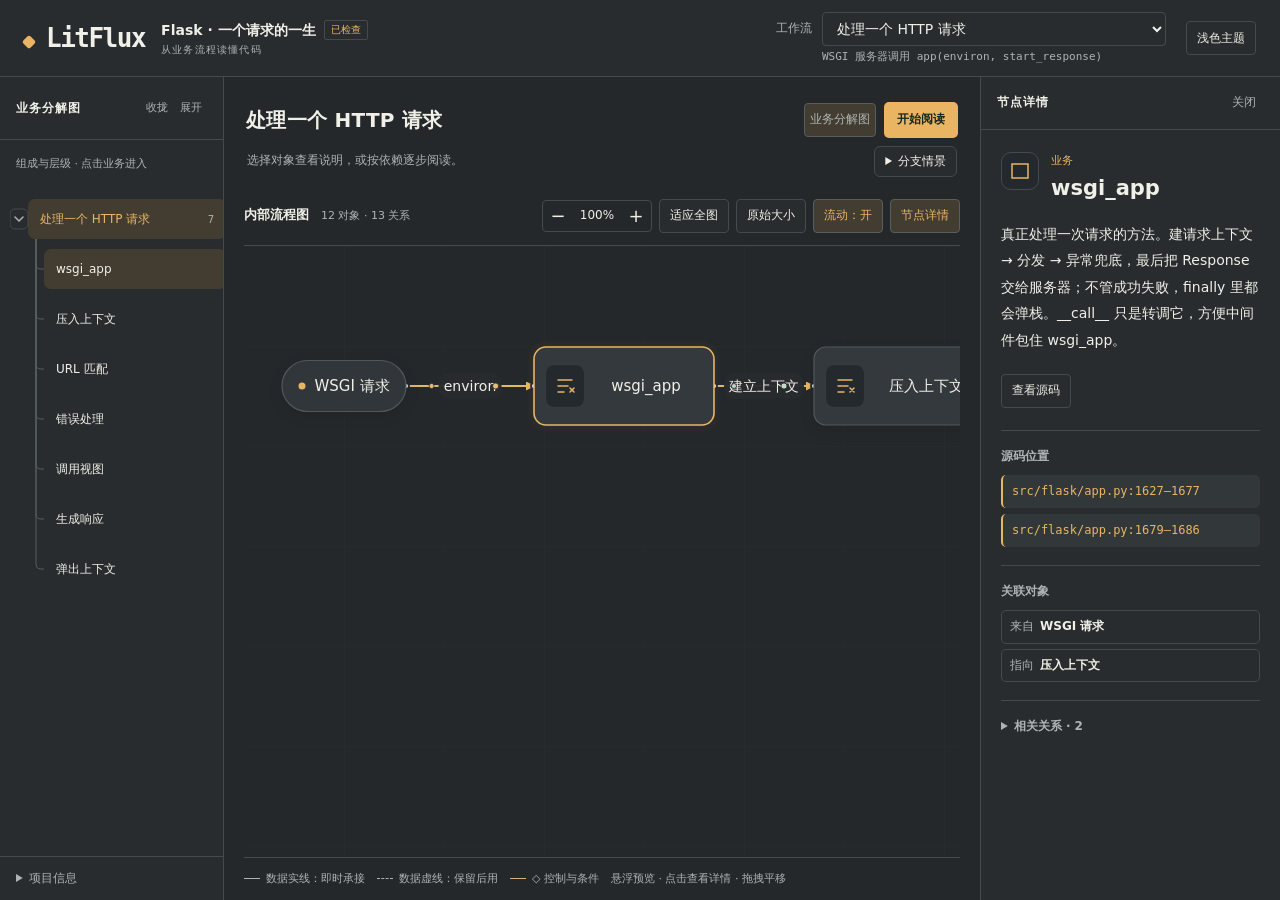
==== docs/case/flask-request.html @ c0183619 "release ready" ====
<!doctype html><html lang="zh-CN" data-theme="dark"><head><meta charset="utf-8"><meta name="viewport" content="width=device-width,initial-scale=1"><title>LitFlux</title><style>:root{color-scheme:light;--page:#f3f5f2;--surface:#fffefa;--soft:#eef2ed;--ink:#263b34;--muted:#607168;--line:#dce3dc;--accent:#32674e;--focus:#e5efe6;--process:#edf4ea;--data:#edf4f8;--resource:#e8f1e9;--provider:#eeeaf5;--decision:#f3edf7;--control:#896e32;--failure:#a45d65;--loop:#7f6ca1;--resource-line:#558c7a;--provider-line:#6d86a9;--input:#3e719b;--output:#9a6746;--tree-line:#bac9c1;--shadow:0 12px 36px #172b1f20}
html[data-theme=dark]{color-scheme:dark;--page:#171d23;--surface:#1e282f;--soft:#26333b;--ink:#e2eced;--muted:#adbec4;--line:#3a4a54;--accent:#a7d1bc;--focus:#304d43;--process:#293d3a;--data:#294453;--resource:#2b443a;--provider:#3c354e;--decision:#40384e;--control:#caba87;--failure:#dfa3ac;--loop:#c4ade7;--resource-line:#a6cfb4;--provider-line:#a9c4e6;--input:#a8c8e6;--output:#e0b393;--tree-line:#52666e;--shadow:0 12px 36px #0005}
*{box-sizing:border-box}body{margin:0;background:var(--page);color:var(--ink);font:14px/1.6 "Segoe UI","PingFang SC","Microsoft YaHei UI",system-ui,sans-serif}
button,select{font:inherit;color:inherit}button{cursor:pointer;background:transparent;border:0}button:disabled{opacity:.45;cursor:default}
button:focus-visible,select:focus-visible,summary:focus-visible,[tabindex]:focus-visible{outline:2px solid var(--accent);outline-offset:3px}
[hidden]{display:none!important}button:hover:not(:disabled){background:var(--soft)}
.app{height:100dvh;display:flex;flex-direction:column;overflow:hidden}
.app-header{display:flex;align-items:center;gap:20px;padding:14px 22px;border-bottom:1px solid var(--line);background:var(--surface);flex:none;min-height:86px}
.identity{display:flex;align-items:center;gap:16px;min-width:0}.brand{font:600 27px Georgia,serif;letter-spacing:-1px}
.project-heading{min-width:0}.project-heading>div{display:flex;gap:8px;align-items:center}.project-name{font-size:14px;font-weight:600;max-width:310px;overflow:hidden;text-overflow:ellipsis;white-space:nowrap}
.project-kicker{font-size:11px;color:var(--muted);margin-top:2px}.badge{font-size:10px;padding:1px 6px;border:1px solid var(--line);border-radius:4px;color:var(--muted);white-space:nowrap}
.workflow-picker{margin-left:auto;display:grid;grid-template-columns:auto minmax(0,1fr);column-gap:10px;align-items:center;width:390px;min-width:200px;max-width:40%}
.workflow-picker label{font-size:12px;color:var(--muted)}
select{border:1px solid var(--line);border-radius:7px;background:var(--surface);padding:7px 10px;max-width:100%;min-width:0}
/* The native popup paints its own light list; without this the dark-theme options stay near-invisible. */
select option{background-color:var(--surface);color:var(--ink)}
.workflow-picker select{width:100%;font-size:14px;font-weight:500;background:var(--soft)}
.workflow-trigger{grid-column:2;margin:3px 0 0;font:11px/1.4 Consolas,monospace;color:var(--muted);white-space:nowrap;overflow:hidden;text-overflow:ellipsis}
.toolbar-button,.panel-toggle{border:1px solid var(--line);border-radius:6px;padding:6px 10px;font-size:12px;white-space:nowrap;min-height:34px;background:var(--surface)}
.panel-toggle[aria-expanded=true],#motion[aria-pressed=true]{background:var(--focus);border-color:var(--tree-line);color:var(--accent)}
.dual-layout{flex:1;min-height:0;display:grid;grid-template-columns:248px minmax(0,1fr);gap:12px;padding:12px}
.dual-layout.sidebar-collapsed{grid-template-columns:minmax(0,1fr)}
.dual-layout.inspector-open{grid-template-columns:248px minmax(0,1fr) 340px}
.dual-layout.sidebar-collapsed.inspector-open{grid-template-columns:minmax(0,1fr) 340px}
.business-panel,.inspector{min-width:0;min-height:0;background:var(--surface);border:1px solid var(--line);border-radius:10px;overflow:hidden;display:flex;flex-direction:column}
.panel-head{display:flex;align-items:center;justify-content:space-between;gap:8px;padding:14px 16px;border-bottom:1px solid var(--line);flex:none}.panel-head h2{font-size:13px;margin:0;font-weight:600}
.branch-tools{display:flex;gap:2px}.branch-tools button{font-size:11px;color:var(--muted);padding:4px 5px;border-radius:4px}
.business-caption{font-size:11px;color:var(--muted);margin:0;padding:10px 16px 0}
.business-canvas{flex:1;min-height:0;overflow:auto;padding:12px 10px 18px;scrollbar-width:thin;scrollbar-color:var(--line) transparent}
.business-canvas svg{display:block}.business-connector{fill:none;stroke:var(--tree-line);stroke-width:1.2}.business-connector.active{stroke:var(--accent);stroke-width:1.7}
.business-node{cursor:pointer;outline:none}.business-node .business-card{fill:var(--surface);stroke:var(--line);stroke-width:1}
.business-node .business-label{fill:var(--ink);font-size:12px;font-weight:500}.business-node .business-count{fill:var(--muted);font-size:10px}
.business-node:hover .business-card{fill:var(--soft);stroke:var(--tree-line)}.business-node.current .business-card{fill:var(--focus);stroke:var(--accent);stroke-width:1.5}
.business-node.current .business-label{fill:var(--accent)}.business-node.selected .business-card{stroke:var(--accent)}.business-node:focus-visible .business-card{stroke:var(--accent);stroke-width:2.5}
.business-toggle{cursor:pointer;outline:none}.business-toggle .toggle-hit{fill:var(--surface);stroke:var(--line)}.business-toggle .toggle-chevron{fill:none;stroke:var(--muted);stroke-width:1.5;stroke-linecap:round;stroke-linejoin:round}
.business-toggle:hover .toggle-hit,.business-toggle:focus-visible .toggle-hit{fill:var(--focus);stroke:var(--accent)}
.project-info{padding:12px 16px;border-top:1px solid var(--line);font-size:12px;color:var(--muted);max-height:40%;overflow:auto}.project-info summary{cursor:pointer}.project-info h2{font-size:15px;color:var(--ink)}
.workspace{min-width:0;min-height:0;display:flex;flex-direction:column;overflow:hidden}
.crumbs{font-size:12px;color:var(--muted);display:flex;gap:7px;flex-wrap:wrap;padding:0 3px}.crumbs button{padding:0;color:var(--muted)}
.page-heading{display:flex;align-items:center;justify-content:space-between;gap:12px;margin:5px 2px 8px}.page-heading h1{font-size:19px;font-weight:600;margin:0;line-height:1.4}
.read-actions{display:flex;gap:8px;align-items:center;flex:none}.primary{background:var(--accent);color:var(--surface);border-radius:6px;padding:8px 13px;font-size:12px;font-weight:600;min-height:34px}
.primary:hover:not(:disabled){filter:brightness(.92);background:var(--accent)}html[data-theme=dark] .primary{color:#172820}
.read-actions>button:not(.primary){font-size:12px;color:var(--muted);padding:5px}.context-bar{display:flex;justify-content:space-between;gap:12px;align-items:center;margin:0 3px 10px}
.read-status{font-size:12px;color:var(--muted);margin:0;min-height:20px}
.menu{position:relative}.menu>summary{cursor:pointer;font-size:12px;padding:5px 10px;border:1px solid var(--line);border-radius:6px;background:var(--surface);white-space:nowrap}
.menu-body{position:absolute;right:0;top:38px;width:min(390px,80vw);z-index:30;background:var(--surface);border:1px solid var(--line);box-shadow:var(--shadow);border-radius:8px;padding:16px}
.menu-body p{font-size:11px;color:var(--muted);margin:12px 0 0}.choices{display:grid;gap:12px}.choices label{display:grid;gap:5px;font-size:12px}.choices select{width:100%}
.graph-panel{border:1px solid var(--line);border-radius:10px;background:var(--surface);overflow:hidden;display:flex;flex-direction:column;flex:1;min-height:220px}
.graph-top{display:flex;justify-content:space-between;align-items:center;flex-wrap:wrap;gap:8px;padding:9px 12px;border-bottom:1px solid var(--line);flex:none}
.graph-caption{display:flex;gap:12px;align-items:center}.graph-top strong{font-size:13px;font-weight:600}#relation-count{font-size:11px;color:var(--muted)}
.graph-actions{display:flex;gap:7px;flex-wrap:wrap;align-items:center}.zoom-tools{display:flex;align-items:center;border:1px solid var(--line);border-radius:6px;overflow:hidden}
.zoom-tools button{font-size:18px;width:30px;height:30px;line-height:1}.zoom-tools output{font-size:12px;width:48px;text-align:center;font-variant-numeric:tabular-nums}
.scene{flex:1;min-height:0;position:relative;overflow:auto;cursor:grab;touch-action:none;scrollbar-width:thin;scrollbar-color:var(--tree-line) transparent;background:radial-gradient(var(--line) .8px,transparent .8px) 0 0/25px 25px var(--surface)}
.scene.grabbing{cursor:grabbing;user-select:none}.scene>svg{display:block;transform-origin:0 0;overflow:visible}
.graph-note{display:flex;align-items:center;gap:12px;flex-wrap:wrap;padding:8px 12px;border-top:1px solid var(--line);font-size:11px;color:var(--muted);flex:none}
.key::before{content:'';display:inline-block;width:16px;border-top:1.5px solid var(--muted);vertical-align:3px;margin-right:6px}.key.later::before{border-top-style:dashed}.key.control::before{border-color:var(--control)}
.drawing-error{padding:24px;color:var(--failure);font:12px/1.7 Consolas,monospace;white-space:pre-wrap}
.inspector .panel-head{padding:12px 16px}.close-button{font-size:12px;padding:4px 8px;border-radius:4px;color:var(--muted)}
.details-body{padding:20px;overflow:auto;min-height:0;flex:1;scrollbar-width:thin}
.selection-heading{display:flex;gap:12px;align-items:flex-start;margin-bottom:16px}.selected-symbol{width:38px;height:38px;display:grid;place-items:center;background:var(--soft);border:1px solid var(--line);border-radius:8px;flex:none;color:var(--accent)}
.selected-symbol svg{width:24px;height:24px}.role{font-size:11px;color:var(--muted);display:block;margin-bottom:4px}.selection-heading h2{margin:0;font-size:19px;line-height:1.5;overflow-wrap:anywhere}
#selected-text{font-size:14px;line-height:1.9;white-space:pre-wrap;overflow-wrap:anywhere;margin:0 0 20px}
.empty-note{color:var(--muted);font-size:13px;line-height:1.8}
.details-actions{display:flex;gap:8px;flex-wrap:wrap;margin-bottom:22px}.details-actions button{font-size:12px}
.detail-section{border-top:1px solid var(--line);padding-top:16px;margin-top:18px}.detail-section h3,.detail-section summary{font-size:12px;font-weight:600;margin:0 0 9px;color:var(--muted)}
.source-links{display:grid;gap:6px}.source-links button{text-align:left;font:12px/1.6 Consolas,monospace;color:var(--accent);overflow-wrap:anywhere;padding:7px 9px;border-radius:5px;background:var(--soft)}
.relation-index summary{cursor:pointer}.relation-index ul{list-style:none;padding:0;margin:0}.relation-index li+li{border-top:1px solid var(--line)}
.relation-index button{width:100%;text-align:left;padding:10px 0}.relation-index .pair{font-size:12px;display:block;color:var(--muted)}.relation-index .meaning{font-size:13px;display:block;margin-top:2px}
.connected-list{display:grid;gap:5px}.connected-list button{text-align:left;padding:6px 8px;border:1px solid var(--line);border-radius:5px;font-size:12px}.connected-list span{color:var(--muted);margin-right:6px}
.drawer{flex:1;min-height:0;display:flex;flex-direction:column}.drawer-head{padding:14px 16px;border-bottom:1px solid var(--line);flex:none}.drawer-head h2{font-size:14px;margin:12px 0 0;overflow-wrap:anywhere}.drawer-head button{font-size:12px;color:var(--accent);padding:4px 0}
.drawer-body{padding:0 16px 20px;overflow:auto;flex:1}.source{margin:18px 0}.source h3{font:12px/1.6 Consolas,monospace;color:var(--muted);overflow-wrap:anywhere}
.source pre{font:12px/1.8 Consolas,monospace;background:var(--soft);padding:12px;overflow:auto;border:1px solid var(--line);border-radius:6px}.source .row{display:block}.source .ln{display:inline-block;width:34px;color:var(--muted);user-select:none}
.node-preview{position:fixed;z-index:60;width:300px;max-width:calc(100vw - 24px);max-height:calc(100vh - 24px);overflow:auto;background:var(--surface);border:1px solid var(--line);box-shadow:var(--shadow);border-radius:9px;padding:14px 16px;color:var(--ink)}
.node-preview strong{font-size:14px;display:block;margin:3px 0 7px}.node-preview p{font-size:13px;line-height:1.7;margin:0;overflow-wrap:anywhere}.node-preview .preview-source{font:11px/1.6 Consolas,monospace;color:var(--muted);margin-top:9px}.node-preview .preview-hint{font-size:11px;color:var(--muted);margin-top:8px}
@media(max-width:1250px){.dual-layout.inspector-open{grid-template-columns:248px minmax(0,1fr)}.dual-layout.sidebar-collapsed.inspector-open{grid-template-columns:minmax(0,1fr)}.inspector{position:absolute;right:12px;top:102px;bottom:12px;width:340px;z-index:35;box-shadow:var(--shadow)}.project-name{max-width:210px}.project-kicker{display:none}.app-header{gap:12px;padding:12px 16px}.workflow-picker{width:330px}}
@media(max-width:900px){.identity{gap:10px}.project-name{max-width:160px}.badge{display:none}.app-header{flex-wrap:wrap;min-height:120px}.workflow-picker{order:3;width:100%;max-width:none;margin-left:0}.app-header>#theme{margin-left:auto}.dual-layout:not(.sidebar-collapsed){grid-template-columns:minmax(0,1fr)}.business-panel{position:absolute;left:12px;top:140px;bottom:12px;width:248px;z-index:34;box-shadow:var(--shadow)}.inspector{top:140px}.page-heading{align-items:flex-start}.graph-actions{gap:5px}.context-bar{align-items:flex-start}}
@media(prefers-reduced-motion:reduce){.flow-particles{display:none}}

/* Industrial chrome; soft, quiet diagram surfaces. */
html[data-theme=dark]{--page:#25282a;--surface:#282c2e;--soft:#32373a;--ink:#f0f0e8;--muted:#aeb4b5;--line:#444a4d;--accent:#e9b563;--focus:#433d31;--process:#34393d;--data:#303639;--resource:#323a3a;--provider:#373a40;--decision:#383b3f;--control:#d3b37a;--failure:#ca9289;--loop:#b3a3c3;--resource-line:#b9c8bc;--provider-line:#b9c0cf;--input:#e9bd77;--output:#c9d7c9;--tree-line:#555e60;--shadow:0 14px 40px #1118}
.app-header{min-height:76px;padding:12px 24px;background:var(--surface)}
.brand{font-family:Consolas,'Microsoft YaHei',monospace;font-size:26px;letter-spacing:-1.5px}.brand:before{content:'';display:inline-block;width:10px;height:10px;background:var(--accent);transform:rotate(45deg);border-radius:2px;margin-right:12px}
.project-kicker{font:10px Consolas,monospace;letter-spacing:1.2px}.badge{border-radius:2px;color:var(--accent)}
.dual-layout{gap:0;padding:0;grid-template-columns:224px minmax(0,1fr)}.dual-layout.inspector-open{grid-template-columns:224px minmax(0,1fr) 300px}.dual-layout.sidebar-collapsed.inspector-open{grid-template-columns:minmax(0,1fr) 300px}
.business-panel,.inspector{border-radius:0;border:0}.business-panel{border-right:1px solid var(--line)}.inspector{border-left:1px solid var(--line)}
.workspace{padding:20px 20px 0}.page-heading h1{font-size:20px;letter-spacing:.3px}.graph-panel{border:0;border-radius:0;background:transparent}.graph-top{padding:12px 0}.graph-note{padding:12px 0}
.scene{background-color:var(--page);background-image:linear-gradient(#abb8aa05 1px,transparent 1px),linear-gradient(90deg,#abb8aa05 1px,transparent 1px),radial-gradient(#abb8aa15 .7px,transparent .7px);background-size:100px 100px,100px 100px,20px 20px}
.toolbar-button,.panel-toggle,.zoom-tools,select{border-radius:4px}.primary{border-radius:5px}.workflow-picker select{background:transparent}
.business-node .business-card{stroke:transparent;fill:transparent}.business-node.current .business-card,.business-node.selected .business-card{fill:var(--focus);stroke:transparent}.business-node.current .business-label{fill:var(--accent)}.business-label{font-weight:400!important}.business-connector{stroke:var(--tree-line);stroke-width:1}
.panel-head h2{font-size:12px;letter-spacing:1px}.panel-head{padding:18px 16px}.business-caption{padding-top:15px}.business-canvas{padding-top:18px}
.selected-symbol{border-radius:10px;background:#202426;color:var(--accent)}.selection-heading h2{font-size:21px}.role{color:var(--accent)}.details-body{padding:22px 20px}.source-links button,.source pre{border-radius:5px}.source-links button{border-left:2px solid var(--accent)}
.node .shape{fill:var(--process)!important;stroke:#51585d!important;stroke-width:1.2!important;filter:drop-shadow(0 4px 6px #13161930)}
.node.role-data .shape{fill:var(--data)!important}.node.role-resource .shape{fill:var(--resource)!important}.node.is-selected .shape,.node.is-current .shape{stroke:var(--accent)!important;stroke-width:1.6!important;filter:drop-shadow(0 0 5px #e9b56316)}
.node{outline:none!important}.node:focus-visible{outline:none}.node:focus-visible .shape{stroke:var(--accent)!important;stroke-width:2!important}
.node .icon-tile{fill:#24292d;stroke:#ffffff05;stroke-width:1}.node .role-glyph{stroke:var(--accent);fill:none;stroke-width:1.5;stroke-linecap:round;stroke-linejoin:round;pointer-events:none}.node .data-dot{fill:var(--accent)}
#canvas .edge{stroke:#8e9798;stroke-width:1.4}#canvas .edge.role-control{stroke:var(--control)}#canvas .edge.role-effect{stroke:var(--resource-line)}#canvas .edge.role-capability{stroke:var(--provider-line)}#canvas .edge.role-loop{stroke:var(--loop)}#canvas .edge.related{stroke:var(--accent);stroke-width:1.8}.relation-note .note-hit{rx:10;fill:var(--surface)}.relation-note .note-title{font-size:14px;fill:var(--muted)}.edge-port{fill:#e5e6e0;stroke:var(--page);stroke-width:1.8;pointer-events:none}
@media(max-width:1250px){.dual-layout.inspector-open{grid-template-columns:224px minmax(0,1fr)}.dual-layout.sidebar-collapsed.inspector-open{grid-template-columns:minmax(0,1fr)}.inspector{width:320px;top:88px;right:12px;bottom:12px;border:1px solid var(--line);border-radius:10px}.workspace{padding-left:14px;padding-right:14px}}
@media(max-width:900px){.dual-layout.inspector-open{grid-template-columns:minmax(0,1fr)}.business-panel,.inspector{top:140px}.business-panel{border:1px solid var(--line);border-radius:8px}}

:root{--node-border:#b7b7af;--icon-tile:#e5e4dc;--edge-neutral:#7c817e;--port:#505a55;--accent:#946523;--focus:#eee3cf}
html[data-theme=dark]{--node-border:#51585d;--icon-tile:#24292d;--edge-neutral:#8e9798;--port:#e5e6e0;--accent:#e9b563;--focus:#433d31}
#canvas .node .shape{stroke:var(--node-border)!important}
#canvas .node.is-selected .shape,#canvas .node.is-current .shape,#canvas .node:focus-visible .shape{stroke:var(--accent)!important}
.node .icon-tile,.selected-symbol{background:var(--icon-tile);fill:var(--icon-tile)}
#canvas .edge{stroke:var(--edge-neutral)}#canvas .edge.role-control{stroke:var(--control)}#canvas .edge.role-failure{stroke:var(--failure)}#canvas .edge.role-loop{stroke:var(--loop)}#canvas .edge.role-effect{stroke:var(--resource-line)}#canvas .edge.role-capability{stroke:var(--provider-line)}#canvas .edge.related{stroke:var(--accent)}
.edge-port{fill:var(--port)}
</style></head>
<body id="litflux-canvas-app">
<div class="app">
  <header class="app-header">
    <div class="identity"><div class="brand">LitFlux</div><div class="project-heading"><div><span id="title" class="project-name"></span><span id="delivery-badge" class="badge">草稿</span></div><div class="project-kicker">从业务流程读懂代码</div></div></div>
    <div class="workflow-picker"><label for="workflow-select">工作流</label><select id="workflow-select" aria-describedby="workflow-trigger"></select><p id="workflow-trigger" class="workflow-trigger" data-no-translate></p></div>
    <button id="theme" class="toolbar-button">深色主题</button>
  </header>
  <div class="dual-layout">
    <aside id="business-panel" class="business-panel"><div class="panel-head"><h2>业务分解图</h2><div class="branch-tools"><button id="collapse-all">收拢</button><button id="expand-all">展开</button></div></div><p class="business-caption">组成与层级 · 点击业务进入</p><div id="business" class="business-canvas" aria-label="业务分解图"></div><details class="project-info"><summary>项目信息</summary><h2 id="project-title"></h2><p id="summary"></p><p id="scope"></p></details></aside>
    <main class="workspace">
      <nav id="crumbs" class="crumbs" aria-label="当前业务路径"></nav>
      <div class="page-heading"><h1 id="flow-title"></h1><div class="read-actions"><button id="toggle-business" class="panel-toggle" aria-expanded="true" aria-controls="business-panel">业务分解图</button><button id="read-start" class="primary">开始阅读</button><button id="read-next" class="primary" hidden disabled>下一步</button><button id="read-reset" hidden>退出阅读</button></div></div>
      <div class="context-bar"><p id="read-status" class="read-status"></p><details class="menu choices-menu" id="choices-panel"><summary>分支情景</summary><div class="menu-body"><div id="choices" class="choices"></div><p>只选择阅读情景，不执行源码条件。</p></div></details></div>
      <section class="graph-panel">
        <div class="graph-top"><div class="graph-caption"><strong>内部流程图</strong><span id="relation-count"></span></div><div class="graph-actions">
          <div class="zoom-tools" role="group" aria-label="缩放"><button id="zoom-out" aria-label="缩小">−</button><output id="zoom-value" aria-label="当前比例">100%</output><button id="zoom-in" aria-label="放大">+</button></div>
          <button id="fit" class="toolbar-button">适应全图</button><button id="reset-view" class="toolbar-button">原始大小</button><button id="motion" class="toolbar-button" aria-pressed="true">流动：开</button><button id="toggle-details" class="panel-toggle" aria-expanded="false" aria-controls="inspector">节点详情</button>
        </div></div>
        <div id="canvas" class="scene" aria-label="当前业务的完整内部流程图"></div>
        <div class="graph-note"><span class="key" data-legend="data">数据实线：即时承接</span><span class="key later" data-legend="data">数据虚线：保留后用</span><span class="key control" data-legend="control">◇ 控制与条件</span><span data-legend="failure">╌ 失败路径</span><span data-legend="loop">↺ 循环回指</span><span data-legend="effect">→ 资源作用</span><span data-legend="capability">⋯ 组件能力</span><span>悬浮预览 · 点击查看详情 · 拖拽平移</span></div>
      </section>
    </main>
    <aside id="inspector" class="inspector" aria-label="节点详情" hidden>
      <div class="panel-head"><h2>节点详情</h2><button id="close-details" class="close-button" aria-label="关闭详情">关闭</button></div>
      <div id="details-body" class="details-body">
        <div class="selection-heading"><div id="selected-symbol" class="selected-symbol" aria-hidden="true"></div><div><span id="selected-role" class="role"></span><h2 id="selected-title"></h2></div></div>
        <p id="selected-text"></p><p id="no-description" class="empty-note" hidden>此节点尚未提供补充说明。</p>
        <div class="details-actions"><button id="expand" class="primary" hidden>进入内部</button><button id="show-source" class="toolbar-button" hidden>查看源码</button></div>
        <section id="source-links-section" class="detail-section" hidden><h3>源码位置</h3><div id="source-links" class="source-links"></div></section>
        <section id="connections-section" class="detail-section" hidden><h3>关联对象</h3><div id="connections" class="connected-list"></div></section>
        <details class="relation-index detail-section" id="relation-index"><summary id="relation-index-title">相关关系</summary><ul id="relation-list"></ul></details>
      </div>
      <section id="drawer" class="drawer" aria-label="源码摘录" hidden><div class="drawer-head"><button id="close-source">← 返回节点说明</button><h2 id="source-title"></h2></div><div id="sources" class="drawer-body"></div></section>
    </aside>
  </div>
</div>
<div id="node-preview" class="node-preview" role="tooltip" hidden></div>
<script>// LitFlux drawing primitives: place, measure, draw. This file never decides layout,
// line style or object roles — the project module passes everything in.
const LitFluxDrawing = (() => {
  const NS = 'http://www.w3.org/2000/svg';
  const FONT = '"Segoe UI","PingFang SC","Microsoft YaHei UI",system-ui,sans-serif';
  const LINE = { 15: 21, 14: 19 };
  const canvas = document.createElement('canvas');
  const ctx = canvas.getContext('2d');
  const cache = new Map();
  const resourceKinds = Object.freeze({database:'数据库',config:'运行配置',directory:'目录',file:'文件',memory:'共享状态',generic:'通用资源'});
  const resourceKind = kind => Object.hasOwn(resourceKinds,kind) ? kind : 'generic';
  function resourceIcon(kind) {
    kind=resourceKind(kind);
    const icon=el('svg',{viewBox:'0 0 24 24',width:24,height:24,fill:'none',stroke:'currentColor','stroke-width':1.5,'stroke-linecap':'round','stroke-linejoin':'round','aria-hidden':'true',class:'resource-icon','data-resource-icon':kind});
    const paths={
      database:'M4 6C4 2 20 2 20 6C20 10 4 10 4 6V18C4 22 20 22 20 18V6 M4 12C4 16 20 16 20 12',
      directory:'M3 7V5H9L12 8H21V20H3Z M3 8H12',
      file:'M6 2H14L20 8V22H6Z M14 2V8H20 M9 13H17 M9 17H15',
      memory:'M3 6L12 2L21 6L12 10Z M3 11L12 15L21 11 M3 16L12 20L21 16',
      generic:'M3 7L12 3L21 7V17L12 21L3 17Z M3 7L12 11L21 7 M12 11V21'
    };
    if(kind==='config'){
      const points=Array.from({length:32},(_,i)=>{const angle=i*Math.PI/16-Math.PI/2,r=i%4<2?10:8;return `${12+r*Math.cos(angle)},${12+r*Math.sin(angle)}`;});
      icon.append(el('polygon',{points:points.join(' ')}),el('circle',{cx:12,cy:12,r:3}));
    }else icon.append(el('path',{d:paths[kind]}));
    return icon;
  }

  function el(tag, attrs = {}) {
    const node = document.createElementNS(NS, tag);
    for (const [key, value] of Object.entries(attrs)) node.setAttribute(key, value);
    return node;
  }
  function width(text, fontSize) {
    ctx.font = `${fontSize}px ${FONT}`;
    return ctx.measureText(String(text)).width;
  }
  function wrap(text, maxWidth, fontSize = 15) {
    const key = `${fontSize}|${maxWidth}|${text}`;
    if (cache.has(key)) return cache.get(key);
    const lines = [];
    for (const paragraph of String(text ?? '').split('\n')) {
      let line = '';
      for (const token of paragraph.match(/[A-Za-z0-9_./:#-]+|\s+|[^\x00-\xff]|./g) || []) {
        if (!line && !token.trim()) continue;
        if (width(line + token, fontSize) <= maxWidth) { line += token; continue; }
        if (line.trim()) lines.push(line.trim());
        line = '';
        if (width(token, fontSize) <= maxWidth) { if (token.trim()) line = token; continue; }
        for (const ch of token) {
          if (line && width(line + ch, fontSize) > maxWidth) { lines.push(line.trim()); line = ''; }
          line += ch;
        }
      }
      if (line.trim()) lines.push(line.trim());
    }
    if (!lines.length) lines.push('');
    const lineHeight = LINE[fontSize] || Math.round(fontSize * 1.4);
    const result = {
      lines,
      lineHeight,
      width: Math.ceil(Math.max(...lines.map((row) => width(row, fontSize)))),
      height: lines.length * lineHeight,
    };
    cache.set(key, result);
    return result;
  }
  function measure(text, options = {}) {
    const result = wrap(text, options.maxWidth ?? 260, options.fontSize ?? 14);
    return { ...result, lines: [...result.lines],
      boxWidth: result.width + 10, boxHeight: result.height + 6 };
  }

  const SIDES = { left: [-1, 0], right: [1, 0], top: [0, -1], bottom: [0, 1] };
  function inside(pos, toward, side) {
    let dx = toward[0] - pos.x, dy = toward[1] - pos.y;
    if (side) {
      const direction = SIDES[side];
      if (!direction) throw Error(`${pos.id}: sides must be left/right/top/bottom`);
      [dx, dy] = direction;
    }
    if (!dx && !dy) throw Error(`${pos.id}: coincident endpoints need an explicit side`);
    const hw = pos.width / 2, hh = pos.height / 2;
    let k;
    k = Math.min(dx ? Math.abs(hw / dx) : Infinity, dy ? Math.abs(hh / dy) : Infinity);
    return [pos.x + dx * k, pos.y + dy * k];
  }
  function rounded(points) {
    let d = `M${points[0][0]} ${points[0][1]}`;
    for (let i = 1; i < points.length - 1; i++) {
      const a = points[i - 1], b = points[i], c = points[i + 1];
      const u = Math.hypot(b[0] - a[0], b[1] - a[1]), v = Math.hypot(c[0] - b[0], c[1] - b[1]);
      const r = Math.min(10, u / 2, v / 2);
      if (!u || !v) continue;
      d += ` L${b[0] + (a[0] - b[0]) * r / u} ${b[1] + (a[1] - b[1]) * r / u}`;
      d += ` Q${b[0]} ${b[1]} ${b[0] + (c[0] - b[0]) * r / v} ${b[1] + (c[1] - b[1]) * r / v}`;
    }
    return d + ` L${points.at(-1)[0]} ${points.at(-1)[1]}`;
  }

  function create(flow, host, handlers = {}) {
    const objectById = new Map(flow.objects.map((o) => [o.id, o]));
    const relationById = new Map(flow.relations.map((r) => [r.id, r]));
    const out = el('svg', { role: 'img', 'aria-label': '当前业务的完整内部流程图' });
    const defs = el('defs');
    const style = el('style');
    style.textContent = [
      '.node .shape{fill:var(--process,#edf4ea);stroke:#91aa9c;stroke-width:1.3}',
      '.node.role-data .shape{fill:var(--data,#edf4f8);stroke:#88a4bb}',
      '.node.role-resource .shape{fill:var(--resource,#e8f1e9);stroke:#558c7a}',
      '.node.role-component .shape{fill:var(--provider,#eeeaf5);stroke:#6d86a9}',
      '.node.role-decision .shape{fill:var(--decision,#f3edf7);stroke:#aa95bd}',
      '.node.role-boundary .shape{fill:var(--soft,#eef1ed);stroke:#9aa8aa;stroke-dasharray:3 3}',
      '.node .n-title{fill:var(--ink,#263b34)}',
      '.node .resource-icon{color:var(--resource-line,#558c7a);pointer-events:none}',
      '.node .detail-hint{fill:var(--accent,#32674e);pointer-events:none}',
      '.node{cursor:pointer}',
      '.node.is-selected .shape{stroke:var(--accent,#32674e);stroke-width:2}',
      '.node.is-current .shape{stroke:var(--accent,#32674e);stroke-width:2.5}',
      '.node.is-done .shape{stroke:var(--accent,#32674e)}',
      '.node.is-dim{opacity:.45}',
      '.edge{fill:none;stroke:var(--accent,#32674e);stroke-width:1.5}',
      '.edge.deferred{stroke-dasharray:5 5}',
      '.edge.role-control{stroke:var(--control,#896e32)}',
      '.edge.role-failure{stroke:var(--failure,#a45d65);stroke-dasharray:2 3}',
      '.edge.role-loop{stroke:var(--loop,#7f6ca1);stroke-dasharray:2 5}',
      '.edge.role-effect{stroke:var(--resource-line,#558c7a)}',
      '.edge.role-capability{stroke:var(--provider-line,#6d86a9);stroke-dasharray:1 4}',
      '.edge.related{stroke-width:2.2}',
      '.edge-hit{fill:none;stroke:transparent;stroke-width:12;cursor:pointer}',
      '.edge-hit:focus-visible{stroke:var(--accent);stroke-opacity:.25;outline:none}',
      '.edge.is-dim{opacity:.3}',
      '.relation-note{cursor:pointer}',
      '.relation-note .note-hit{fill:var(--surface,#fffefa);opacity:.97}',
      '.relation-note .note-title{fill:var(--ink,#263b34)}',
      '.relation-note[data-role=control] .note-title{fill:var(--control,#896e32)}',
      '.relation-note[data-role=loop] .note-title{fill:var(--loop,#7f6ca1)}',
      '.relation-note:hover .note-title,.relation-note.is-selected .note-title{fill:var(--accent,#32674e)}',
      '.relation-note.is-selected .note-hit{stroke:var(--line,#dce3dc);stroke-width:.8}',
      '.control-mark{fill:var(--surface,#fffefa);stroke:var(--control,#896e32);stroke-width:1.2}',
      '.flow-particles{pointer-events:none}',
      '.flow-dot{fill:var(--input,#3e719b);stroke:var(--surface,#fffefa);stroke-width:.8}',
      '.flow-dot[data-direction=output]{fill:var(--output,#9a6746)}',
    ].join('\n');
    for (const role of ['data', 'control', 'failure', 'loop', 'effect', 'capability']) {
      const marker = el('marker', {
        id: `arrow-${role}`, markerWidth: 9, markerHeight: 9,
        refX: 8, refY: 4.5, orient: 'auto', markerUnits: 'userSpaceOnUse',
      });
      marker.append(el('path', {
        d: role === 'loop' ? 'M1 1 L8 4.5 L1 8' : 'M0 0 L9 4.5 L0 9 Z',
        fill: role === 'loop' ? 'none' : 'context-stroke',
        stroke: role === 'loop' ? 'context-stroke' : 'none',
        'stroke-width': 1.5,
      }));
      defs.append(marker);
    }
    defs.append(style);
    const content = el('g');
    const edgeLayer = el('g', { class: 'edges' });
    const noteLayer = el('g', { class: 'notes' });
    const nodeLayer = el('g', { class: 'nodes' });
    content.append(edgeLayer, noteLayer, nodeLayer);
    out.append(defs, content);
    host.replaceChildren(out);

    const positions = new Map(), drawn = new Map(), boxes = [], notes = [], polylines = [];
    let explicit = null;

    const finite = (values, where) => {
      if (values.some((v) => typeof v !== 'number' || !Number.isFinite(v))) {
        throw Error(`${where}: coordinates must be finite numbers`);
      }
    };
    const activate = (group, run) => {
      group.setAttribute('tabindex', '0');
      group.setAttribute('role', 'button');
      group.onclick = run;
      group.onkeydown = (event) => {
        if (event.key === 'Enter' || event.key === ' ') { event.preventDefault(); run(); }
      };
    };
    function shape(object) { return el('rect', {class:'shape'}); }
    function sizeOf(object, options) {
      const data=object.type==='data', extra=data?46:76;
      const box=options.width??Math.max(data?124:180,Math.min(280,width(object.title||'',15)+extra));
      const textWidth=Math.max(1,box-(data?40:66));
      const rows=wrap(object.title||'',textWidth,15);
      return {width:box,height:options.height??Math.max(data?48:78,rows.height+30),text:textWidth};
    }

    const scene = {
      svg: out, positions, drawn, boxes, notes, polylines, measure,
      nodeBox(id) {
        const p = positions.get(id);
        if (!p) throw Error(`${id}: place the node before calling nodeBox()`);
        const {x,y,width,height} = p;
        return Object.freeze({x,y,width,height,left:x-width/2,right:x+width/2,top:y-height/2,bottom:y+height/2});
      },
      node(id, x, y, options = {}) {
        const object = objectById.get(id);
        if (!object) throw Error(`Unknown object: ${id}`);
        if (positions.has(id)) throw Error(`Duplicate object: ${id}`);
        finite([x, y], id);
        const size = sizeOf(object, options);
        finite([size.width, size.height], id);
        if (size.width <= 0 || size.height <= 0) throw Error(`${id}: width and height must be positive`);
        const group = el('g', {
          class: `node role-${object.type}`, transform: `translate(${x},${y})`,
          'data-node': id, 'data-role': object.type, 'aria-label': object.title,
        });
        const node = shape(object);
        const w=size.width/2,h=size.height/2,data=object.type==='data';
        for(const [key,value] of Object.entries({x:-w,y:-h,width:size.width,height:size.height,rx:data?h:12}))node.setAttribute(key,value);
        group.append(node);
        if(data)group.append(el('circle',{class:'data-dot',cx:-w+20,cy:0,r:3.5}));
        else{
          group.append(el('rect',{class:'icon-tile',x:-w+12,y:-21,width:38,height:42,rx:8}));
          if(object.type==='resource'){
            group.dataset.resourceKind=resourceKind(object.resourceKind);
            const icon=resourceIcon(object.resourceKind);icon.setAttribute('x',-w+19);icon.setAttribute('y',-12);group.append(icon);
          }else{
            const paths={business:'M5 6H19 M5 12H15 M5 18H11 M17 14L21 18 M21 14L17 18',decision:'M4 7L6 9L9 5 M12 7H20 M4 16L6 18L9 14 M12 16H20',component:'M7 3H17L23 12L17 21H7L1 12Z',boundary:'M4 12H20 M14 6L20 12L14 18'};
            group.append(el('path',{class:'role-glyph',transform:`translate(${-w+19} -12)`,d:paths[object.type]||paths.business}));
          }
        }
        if(object.detail){
          group.append(el('path',{class:'detail-hint',d:`M${size.width/2-15} ${size.height/2-18} l5 4 -5 4 Z`,'aria-hidden':'true'}));
        }
        const rows = wrap(object.title || '', size.text, 15);
        const text = el('text', {
          x: object.type==='data'?8:22, y: -(rows.height - rows.lineHeight) / 2, 'text-anchor': 'middle',
          class: 'n-title', 'font-size': 15, 'font-family': FONT,
        });
        rows.lines.forEach((row, index) => {
          const span = el('tspan', { x: object.type==='data'?8:22, dy: index ? rows.lineHeight : 0 });
          span.textContent = row;
          text.append(span);
        });
        group.append(text);
        activate(group, () => handlers.onObject?.(object, false));
        group.ondblclick = () => handlers.onObject?.(object, true);
        group.onpointerenter = event => { if(event.pointerType!=='touch')handlers.onPreview?.(object,group); };
        group.onpointerleave = () => handlers.onPreviewEnd?.();
        group.addEventListener('focus', () => handlers.onPreview?.(object,group,true));
        group.addEventListener('blur', () => handlers.onPreviewEnd?.());
        nodeLayer.append(group);
        const textBox=text.getBBox();
        text.setAttribute('y', Number(text.getAttribute('y'))-textBox.y-textBox.height/2);
        const record = {
          id, type: object.type, x, y, width: size.width, height: size.height,
          group, textWidth: rows.width, textHeight: rows.height,
        };
        positions.set(id, record);
        boxes.push(record);
        return scene;
      },
      edge(id, options = {}) {
        const relation = relationById.get(id);
        if (!relation) throw Error(`Unknown relation: ${id}`);
        if (drawn.has(id)) throw Error(`Duplicate relation: ${id}`);
        const from = positions.get(relation.from), to = positions.get(relation.to);
        if (!from || !to) throw Error(`${id}: place both endpoints before drawing the relation`);
        const sides = options.sides;
        if (!Array.isArray(sides) || sides.length !== 2) throw Error(`${id}: provide sides:[fromSide,toSide]`);
        const via = options.via || [];
        for (const point of via) {
          if (!Array.isArray(point) || point.length !== 2) throw Error(`${id}: via must be [x,y] points`);
          finite(point, id);
        }
        const hasNote = !!relation.label?.trim();
        if (hasNote && (!Array.isArray(options.noteAt) || options.noteAt.length !== 2)) {
          throw Error(`${id}: provide noteAt:[x,y] for the relation note`);
        }
        if (hasNote) finite(options.noteAt, id);
        const points = [
          inside(from, via[0] || [to.x, to.y], sides[0]),
          ...via,
          inside(to, via.at(-1) || [from.x, from.y], sides[1]),
        ];
        const line = el('path', {
          class: `edge role-${relation.type}${relation.type === 'data' ? ' ' + relation.timing : ''}`,
          'data-edge': id,
          d: options.path || rounded(points),
          'marker-end': `url(#arrow-${relation.type})`,
        });
        edgeLayer.append(line);
        for(const distance of [0,line.getTotalLength()]){const p=line.getPointAtLength(distance);edgeLayer.append(el('circle',{class:'edge-port',cx:p.x,cy:p.y,r:3}));}
        const hit = el('path', {class:'edge-hit', d:line.getAttribute('d'),
          'data-relation':id, 'aria-label':relation.label || `${from.id} → ${to.id} (${relation.type})`});
        activate(hit, () => handlers.onRelation?.(relation));
        edgeLayer.append(hit);
        if (relation.type === 'control') {
          const start=line.getPointAtLength(0);
          edgeLayer.append(el('path', {
            class: 'control-mark',
            d: `M${start.x} ${start.y - 5} l5 5 -5 5 -5 -5 Z`,
          }));
        }
        polylines.push({ id, type: relation.type, line, points });
        if (!hasNote) {
          drawn.set(id, {relation,line,group:hit,noteAt:null});
          return scene;
        }
        let maxWidth = options.noteWidth ?? 260;
        if (options.noteWidth === undefined && !options.path) {
          const [nx,ny] = options.noteAt;
          const segment = points.slice(1).map((b,i)=>[points[i],b]).find(([a,b])=>
            Math.abs(a[1]-b[1])<.01 && Math.abs(ny-a[1])<20 && nx>Math.min(a[0],b[0]) && nx<Math.max(a[0],b[0]));
          if (segment) {
            const [a,b] = segment;
            const available = 2*Math.min(nx-Math.min(a[0],b[0]),Math.max(a[0],b[0])-nx)-26;
            // Narrower than 56px usually means choosing another segment, not single-letter wrapping.
            if (available >= 56) maxWidth = Math.min(maxWidth, available);
          }
        }
        if (!Number.isFinite(maxWidth) || maxWidth <= 0) throw Error(`${id}: noteWidth must be positive`);
        const note = wrap(relation.label || '', maxWidth, 14);
        const [nx, ny] = options.noteAt;
        const w = note.width + 10, h = note.height + 6;
        const group = el('g', {
          class: 'relation-note', 'data-note': id, 'data-role': relation.type,
          transform: `translate(${nx},${ny})`, 'aria-label': relation.label,
        });
        group.append(el('rect', { class: 'note-hit', x: -w / 2, y: -h / 2, width: w, height: h, rx: 3 }));
        const text = el('text', {
          class: 'note-title', 'text-anchor': 'middle', 'font-size': 14, 'font-family': FONT,
          y: -(note.height - note.lineHeight) / 2,
        });
        note.lines.forEach((row, index) => {
          const span = el('tspan', { x: 0, dy: index ? note.lineHeight : 0 });
          span.textContent = row;
          text.append(span);
        });
        group.append(text);
        activate(group, () => handlers.onRelation?.(relation));
        group.onmouseenter = () => line.classList.add('related');
        group.onmouseleave = () => line.classList.remove('related');
        noteLayer.append(group);
        const textBox=text.getBBox();
        text.setAttribute('y', Number(text.getAttribute('y'))-textBox.y-textBox.height/2);
        drawn.set(id, { relation, line, group, noteAt: [nx, ny] });
        notes.push({ id, type: relation.type, label: relation.label || '', x: nx, y: ny, width: w, height: h, group });
        return scene;
      },
      size(w, h) {
        finite([w, h], 'size');
        if (w <= 0 || h <= 0) throw Error('size: canvas dimensions must be positive');
        explicit = [w, h];
        return scene;
      },
      finish() {
        const missing = [
          ...flow.objects.filter((o) => !positions.has(o.id)).map((o) => `object ${o.id}`),
          ...flow.relations.filter((r) => !drawn.has(r.id)).map((r) => `relation ${r.id}`),
        ];
        if (missing.length) throw Error(`drawing omitted ${missing.join(', ')}`);
        const box = content.getBBox();
        const dx = box.x < 16 ? 16 - box.x : 0, dy = box.y < 16 ? 16 - box.y : 0;
        content.setAttribute('transform', `translate(${dx},${dy})`);
        const canvasWidth = explicit?.[0] ?? Math.ceil(box.x + box.width + dx + 16);
        const canvasHeight = explicit?.[1] ?? Math.ceil(box.y + box.height + dy + 16);
        if (canvasWidth < box.x + box.width + dx || canvasHeight < box.y + box.height + dy) {
          throw Error('explicit size clips authored content');
        }
        out.setAttribute('viewBox', `0 0 ${canvasWidth} ${canvasHeight}`);
        out.setAttribute('width', canvasWidth);
        out.setAttribute('height', canvasHeight);
        return {
          svg: out,
          width: canvasWidth,
          height: canvasHeight,
          positions,
          drawn,
          geometry: {
            offset: {x:dx,y:dy},
            width: canvasWidth,
            height: canvasHeight,
            nodes: boxes.map((b) => ({
              id: b.id, kind:'node', role: b.type, x: b.x + dx, y: b.y + dy,
              width: b.width, height: b.height, textWidth: b.textWidth, textHeight: b.textHeight,
              textBoxes: [...b.group.querySelectorAll('tspan')].map(t=>{const r=t.getBBox();return {x:r.x,y:r.y,width:r.width,height:r.height};}),
              outline:'rect', iconBox: b.type!=='data'?{x:-b.width/2+12,y:-21,width:38,height:42}:null,
            })),
            notes: notes.map((n) => ({
              id: n.id, kind:'note', role: n.type, x: n.x + dx, y: n.y + dy,
              width: n.width, height: n.height,
            })),
            edges: polylines.map((p) => {
              const length=p.line.getTotalLength(), steps=Math.max(1,Math.ceil(length/4));
              const samples=Array.from({length:steps+1},(_,i)=>{
                const point=p.line.getPointAtLength(length*i/steps);return [point.x+dx,point.y+dy];
              });
              return {id:p.id,role:p.type,points:samples};
            }),
          },
        };
      },
    };
    return scene;
  }
  return { create, measure, wrap, el, resourceKinds, resourceKind, resourceIcon };
})();
</script>
<script id="module" type="text/plain">// Flask: one HTTP request, from WSGI entry to a response object.
// Coordinates serve this single diagram; they are not a general layout rule.
module.exports = {
  title: 'Flask · 一个请求的一生',
  language: 'zh',
  author: 'litflux-case',
  summary: '从 WSGI 入口出发，看 Flask 如何建立请求上下文、匹配 URL、执行 before_request、调用视图函数，最后把返回值变成 Response 并清理上下文。',
  scope: 'src/flask/app.py 的 wsgi_app、full_dispatch_request、preprocess_request、dispatch_request、finalize_request、process_response，以及 src/flask/ctx.py 的 push 与 match_request；不覆盖蓝图内部、模板渲染和 CLI。',
  files: { app: 'src/flask/app.py', ctx: 'src/flask/ctx.py' },
  workflows: [
    {
      id: 'request',
      title: '处理一个 HTTP 请求',
      entry: { trigger: 'WSGI 服务器调用 app(environ, start_response)', sources: 'app:1679-1686' },
      flow: {
        objects: [
          { id: 'environ', type: 'data', title: 'WSGI 请求', text: '服务器传入的 WSGI environ（请求方法、路径、请求头、body 流）以及 start_response 回调。Flask 不自己读 socket，它只消费这一层。', sources: 'app:1627-1629' },
          { id: 'wsgi', type: 'business', title: 'wsgi_app', text: '真正处理一次请求的方法。建请求上下文 → 分发 → 异常兜底，最后把 Response 交给服务器；不管成功失败，finally 里都会弹栈。__call__ 只是转调它，方便中间件包住 wsgi_app。', sources: ['app:1627-1677', 'app:1679-1686'] },
          { id: 'push', type: 'business', title: '压入上下文', text: '把 RequestContext 设为当前上下文，打开 session，然后在上下文可用的状态下执行 URL 匹配——这样自定义 URL 转换器里也能读到 session。', sources: ['app:1653', 'app:1657', 'ctx:416-444'] },
          { id: 'match', type: 'business', title: 'URL 匹配', text: 'match_request() 调 url_adapter.match(return_rule=True)。成功就把 rule 和 view_args 写回 request；失败则把 HTTPException 存进 routing_exception，不在这里抛。', sources: 'ctx:405-414' },
          { id: 'routing', type: 'decision', title: '匹配成功？', text: 'dispatch_request() 检查 request.routing_exception：有异常就抛出去，交给上层错误处理；没有才继续找视图函数。', sources: ['app:1009-1010', 'ctx:409-414'], choices: [{ id: 'ok', label: '成功：继续分发' }, { id: 'no', label: '异常：转错误处理' }] },
          { id: 'error', type: 'business', title: '错误处理', text: '没有匹配到路由、视图抛异常，都走 handle_user_exception()：先找注册的 errorhandler，找到就调用；处理不了再交给 handle_exception()，由 500 处理器兜底或重新抛出。', sources: ['app:880-914', 'app:916-991'] },
          { id: 'pre', type: 'decision', title: '有早退吗？', text: 'preprocess_request() 先跑 URL 预处理器，再按应用→蓝图的顺序跑 before_request。任何一处返回非 None，就把这个值当作视图返回值，直接跳过分发。', sources: 'app:1409-1439', choices: [{ id: 'none', label: '无：调用视图' }, { id: 'early', label: '有：直接收尾' }] },
          { id: 'dispatch', type: 'business', title: '调用视图', text: '按匹配到的规则取出 view_functions[rule.endpoint]，把 view_args 作为关键字参数调用它。自动 OPTIONS 请求在这里直接返回默认响应，不进入视图。', sources: 'app:993-1021' },
          { id: 'view', type: 'component', title: '视图函数', text: '由 @app.route 注册的业务函数。它可以返回字符串、字典、Response 或 (body, status, headers) 元组——统一由 make_response() 归一化。返回值本身不是 Response。', sources: ['app:1021', 'app:1267-1407'] },
          { id: 'finalize', type: 'business', title: '生成响应', text: 'make_response() 把返回值转成 Response（字典→JSON、字符串→HTML、元组→状态码与响应头），process_response() 再执行 after_request 并按需保存 session。', sources: ['app:1056-1090', 'app:1267-1407', 'app:1441-1470'] },
          { id: 'response', type: 'data', title: 'Response', text: '最终交给 WSGI 服务器，由服务器写出状态行、响应头和响应体。到这一步 Flask 的工作基本结束，剩下的清理在 finally 里。', sources: ['app:1078', 'app:1665'] },
          { id: 'teardown', type: 'business', title: '弹出上下文', text: 'wsgi_app() 的 finally 调用 ctx.pop(error)：触发 teardown_request 与 teardown_appcontext 回调，即使前面抛了异常也会执行。', sources: ['app:1666-1677', 'ctx:446'] },
        ],
        relations: [
          { id: 'environ', type: 'data', from: 'environ', to: 'wsgi', label: 'environ', timing: 'immediate' },
          { id: 'context', type: 'data', from: 'wsgi', to: 'push', label: '建立上下文', timing: 'immediate' },
          { id: 'stamped', type: 'data', from: 'push', to: 'match', label: '待匹配', timing: 'immediate' },
          { id: 'matched', type: 'data', from: 'match', to: 'routing', label: '匹配结果', timing: 'immediate' },
          { id: 'ok', type: 'control', from: 'routing', to: 'pre', label: '成功', branch: 'ok' },
          { id: 'no', type: 'control', from: 'routing', to: 'error', label: '异常', branch: 'no' },
          { id: 'none', type: 'control', from: 'pre', to: 'dispatch', label: '无早退', branch: 'none' },
          { id: 'early', type: 'control', from: 'pre', to: 'finalize', label: '提前返回', branch: 'early' },
          { id: 'failed', type: 'data', from: 'error', to: 'finalize', label: '错误响应', timing: 'immediate' },
          { id: 'args', type: 'data', from: 'dispatch', to: 'view', label: '参数', timing: 'immediate' },
          { id: 'returned', type: 'data', from: 'view', to: 'finalize', label: '返回值', timing: 'immediate' },
          { id: 'built', type: 'data', from: 'finalize', to: 'response', label: 'Response', timing: 'immediate' },
          { id: 'closed', type: 'data', from: 'response', to: 'teardown', label: '结束', timing: 'immediate' },
        ],
        draw(s) {
          s.node('environ', 100, 140).node('wsgi', 380, 140).node('push', 660, 140)
            .node('match', 940, 140).node('routing', 1220, 140)
            .node('error', 940, 400).node('pre', 1220, 400)
            .node('dispatch', 1500, 400).node('view', 1780, 400)
            .node('finalize', 1360, 660).node('response', 1640, 660).node('teardown', 1920, 660);

          const between = (a, b, y) => {
            const left = s.nodeBox(a), right = s.nodeBox(b);
            return {
              noteWidth: Math.max(44, right.left - left.right - 24),
              noteAt: [(left.right + right.left) / 2, y],
            };
          };
          const routingBox = s.nodeBox('routing');
          const errorBox = s.nodeBox('error');

          s.edge('environ', { sides: ['right', 'left'], ...between('environ', 'wsgi', 140) })
            .edge('context', { sides: ['right', 'left'], ...between('wsgi', 'push', 140) })
            .edge('stamped', { sides: ['right', 'left'], ...between('push', 'match', 140) })
            .edge('matched', { sides: ['right', 'left'], ...between('match', 'routing', 140) })
            .edge('ok', { sides: ['bottom', 'top'], noteAt: [1220, 270] })
            .edge('no', { sides: ['left', 'top'], noteAt: [(routingBox.left + errorBox.x) / 2, (routingBox.y + errorBox.top) / 2] })
            .edge('none', { sides: ['right', 'left'], ...between('pre', 'dispatch', 400) })
            .edge('early', { sides: ['bottom', 'top'], noteAt: [1290, 530] })
            .edge('failed', { sides: ['right', 'left'], via: [[1090, 400], [1090, 660]], noteAt: [1090, 530] })
            .edge('args', { sides: ['right', 'left'], ...between('dispatch', 'view', 400) })
            .edge('returned', { sides: ['bottom', 'top'], via: [[1780, 530], [1360, 530]], noteAt: [1570, 530] })
            .edge('built', { sides: ['right', 'left'], ...between('finalize', 'response', 660) })
            .edge('closed', { sides: ['right', 'left'], ...between('response', 'teardown', 660) });
        },
      },
    },
  ],
};
</script>
<script id="payload" type="application/json">{"revision": "c98ae1d54993aa02", "sources": {"app:1679-1686": {"path": "src/flask/app.py", "start": 1679, "end": 1686, "sha256": "058d6c58cc42215ae1e264510f632693efd8d7256322978bc03a649423d08378", "lines": ["    def __call__(", "        self, environ: WSGIEnvironment, start_response: StartResponse", "    ) -> cabc.Iterable[bytes]:", "        \"\"\"The WSGI server calls the Flask application object as the", "        WSGI application. This calls :meth:`wsgi_app`, which can be", "        wrapped to apply middleware.", "        \"\"\"", "        return self.wsgi_app(environ, start_response)"]}, "app:1627-1629": {"path": "src/flask/app.py", "start": 1627, "end": 1629, "sha256": "058d6c58cc42215ae1e264510f632693efd8d7256322978bc03a649423d08378", "lines": ["    def wsgi_app(", "        self, environ: WSGIEnvironment, start_response: StartResponse", "    ) -> cabc.Iterable[bytes]:"]}, "app:1627-1677": {"path": "src/flask/app.py", "start": 1627, "end": 1677, "sha256": "058d6c58cc42215ae1e264510f632693efd8d7256322978bc03a649423d08378", "lines": ["    def wsgi_app(", "        self, environ: WSGIEnvironment, start_response: StartResponse", "    ) -> cabc.Iterable[bytes]:", "        \"\"\"The actual WSGI application. This is not implemented in", "        :meth:`__call__` so that middlewares can be applied without", "        losing a reference to the app object. Instead of doing this::", "", "            app = MyMiddleware(app)", "", "        It's a better idea to do this instead::", "", "            app.wsgi_app = MyMiddleware(app.wsgi_app)", "", "        Then you still have the original application object around and", "        can continue to call methods on it.", "", "        .. versionchanged:: 0.7", "            Teardown events for the request and app contexts are called", "            even if an unhandled error occurs. Other events may not be", "            called depending on when an error occurs during dispatch.", "", "        :param environ: A WSGI environment.", "        :param start_response: A callable accepting a status code,", "            a list of headers, and an optional exception context to", "            start the response.", "        \"\"\"", "        ctx = self.request_context(environ)", "        error: BaseException | None = None", "        try:", "            try:", "                ctx.push()", "                response = self.full_dispatch_request(ctx)", "            except Exception as e:", "                error = e", "                response = self.handle_exception(ctx, e)", "            except:", "                error = sys.exc_info()[1]", "                raise", "            return response(environ, start_response)", "        finally:", "            if \"werkzeug.debug.preserve_context\" in environ:", "                environ[\"werkzeug.debug.preserve_context\"](ctx)", "", "            if (", "                error is not None", "                and self.should_ignore_error is not None", "                and self.should_ignore_error(error)", "            ):", "                error = None", "", "            ctx.pop(error)"]}, "app:1653": {"path": "src/flask/app.py", "start": 1653, "end": 1653, "sha256": "058d6c58cc42215ae1e264510f632693efd8d7256322978bc03a649423d08378", "lines": ["        ctx = self.request_context(environ)"]}, "app:1657": {"path": "src/flask/app.py", "start": 1657, "end": 1657, "sha256": "058d6c58cc42215ae1e264510f632693efd8d7256322978bc03a649423d08378", "lines": ["                ctx.push()"]}, "ctx:416-444": {"path": "src/flask/ctx.py", "start": 416, "end": 444, "sha256": "f1f29a575b63488846db4946efc7ddc9e453312a126fa04e5720bc5ae8278cbf", "lines": ["    def push(self) -> None:", "        \"\"\"Push this context so that it is the active context. If this is a", "        request context, calls :meth:`match_request` to perform routing with", "        the context active.", "", "        Typically, this is not used directly. Instead, use a ``with`` block", "        to manage the context.", "", "        In some situations, such as streaming or testing, the context may be", "        pushed multiple times. It will only trigger matching and signals if it", "        is not currently pushed.", "        \"\"\"", "        self._push_count += 1", "", "        if self._cv_token is not None:", "            return", "", "        self._cv_token = _cv_app.set(self)", "        appcontext_pushed.send(self.app, _async_wrapper=self.app.ensure_sync)", "", "        if self._request is not None:", "            # Open the session at the moment that the request context is available.", "            # This allows a custom open_session method to use the request context.", "            self._get_session()", "", "            # Match the request URL after loading the session, so that the", "            # session is available in custom URL converters.", "            if self.url_adapter is not None:", "                self.match_request()"]}, "ctx:405-414": {"path": "src/flask/ctx.py", "start": 405, "end": 414, "sha256": "f1f29a575b63488846db4946efc7ddc9e453312a126fa04e5720bc5ae8278cbf", "lines": ["    def match_request(self) -> None:", "        \"\"\"Apply routing to the current request, storing either the matched", "        endpoint and args, or a routing exception.", "        \"\"\"", "        try:", "            result = self.url_adapter.match(return_rule=True)  # type: ignore[union-attr]", "        except HTTPException as e:", "            self._request.routing_exception = e  # type: ignore[union-attr]", "        else:", "            self._request.url_rule, self._request.view_args = result  # type: ignore[union-attr]"]}, "app:1009-1010": {"path": "src/flask/app.py", "start": 1009, "end": 1010, "sha256": "058d6c58cc42215ae1e264510f632693efd8d7256322978bc03a649423d08378", "lines": ["        if req.routing_exception is not None:", "            self.raise_routing_exception(req)"]}, "ctx:409-414": {"path": "src/flask/ctx.py", "start": 409, "end": 414, "sha256": "f1f29a575b63488846db4946efc7ddc9e453312a126fa04e5720bc5ae8278cbf", "lines": ["        try:", "            result = self.url_adapter.match(return_rule=True)  # type: ignore[union-attr]", "        except HTTPException as e:", "            self._request.routing_exception = e  # type: ignore[union-attr]", "        else:", "            self._request.url_rule, self._request.view_args = result  # type: ignore[union-attr]"]}, "app:880-914": {"path": "src/flask/app.py", "start": 880, "end": 914, "sha256": "058d6c58cc42215ae1e264510f632693efd8d7256322978bc03a649423d08378", "lines": ["    def handle_user_exception(", "        self, ctx: AppContext, e: Exception", "    ) -> HTTPException | ft.ResponseReturnValue:", "        \"\"\"This method is called whenever an exception occurs that", "        should be handled. A special case is :class:`~werkzeug", "        .exceptions.HTTPException` which is forwarded to the", "        :meth:`handle_http_exception` method. This function will either", "        return a response value or reraise the exception with the same", "        traceback.", "", "        .. versionchanged:: 3.2", "            Takes ``ctx: AppContext`` as the first parameter. The old signature", "            is deprecated and will not be supported in Flask 4.0.", "", "        .. versionchanged:: 1.0", "            Key errors raised from request data like ``form`` show the", "            bad key in debug mode rather than a generic bad request", "            message.", "", "        .. versionadded:: 0.7", "        \"\"\"", "        if isinstance(e, BadRequestKeyError) and (", "            self.debug or self.config[\"TRAP_BAD_REQUEST_ERRORS\"]", "        ):", "            e.show_exception = True", "", "        if isinstance(e, HTTPException) and not self.trap_http_exception(e):", "            return self.handle_http_exception(ctx, e)", "", "        handler = self._find_error_handler(e, ctx.request.blueprints)", "", "        if handler is None:", "            raise", "", "        return self.ensure_sync(handler)(e)  # type: ignore[no-any-return]"]}, "app:916-991": {"path": "src/flask/app.py", "start": 916, "end": 991, "sha256": "058d6c58cc42215ae1e264510f632693efd8d7256322978bc03a649423d08378", "lines": ["    def handle_exception(self, ctx: AppContext, e: Exception) -> Response:", "        \"\"\"Handle an exception that did not have an error handler", "        associated with it, or that was raised from an error handler.", "        This always causes a 500 ``InternalServerError``.", "", "        Always sends the :data:`got_request_exception` signal.", "", "        If :data:`PROPAGATE_EXCEPTIONS` is ``True``, such as in debug", "        mode, the error will be re-raised so that the debugger can", "        display it. Otherwise, the original exception is logged, and", "        an :exc:`~werkzeug.exceptions.InternalServerError` is returned.", "", "        If an error handler is registered for ``InternalServerError`` or", "        ``500``, it will be used. For consistency, the handler will", "        always receive the ``InternalServerError``. The original", "        unhandled exception is available as ``e.original_exception``.", "", "        .. versionchanged:: 3.2", "            Takes ``ctx: AppContext`` as the first parameter. The old signature", "            is deprecated and will not be supported in Flask 4.0.", "", "        .. versionchanged:: 1.1.0", "            Always passes the ``InternalServerError`` instance to the", "            handler, setting ``original_exception`` to the unhandled", "            error.", "", "        .. versionchanged:: 1.1.0", "            ``after_request`` functions and other finalization is done", "            even for the default 500 response when there is no handler.", "", "        .. versionadded:: 0.3", "        \"\"\"", "        exc_info = sys.exc_info()", "        got_request_exception.send(self, _async_wrapper=self.ensure_sync, exception=e)", "        propagate = self.config[\"PROPAGATE_EXCEPTIONS\"]", "", "        if propagate is None:", "            propagate = self.testing or self.debug", "", "        if propagate:", "            # Re-raise if called with an active exception, otherwise", "            # raise the passed in exception.", "            if exc_info[1] is e:", "                raise", "", "            raise e", "", "        self.log_exception(ctx, exc_info)", "        server_error: InternalServerError | ft.ResponseReturnValue", "        server_error = InternalServerError(original_exception=e)", "        handler = self._find_error_handler(server_error, ctx.request.blueprints)", "", "        if handler is not None:", "            server_error = self.ensure_sync(handler)(server_error)", "", "        return self.finalize_request(ctx, server_error, from_error_handler=True)", "", "    def log_exception(", "        self,", "        ctx: AppContext,", "        exc_info: tuple[type, BaseException, TracebackType] | tuple[None, None, None],", "    ) -> None:", "        \"\"\"Logs an exception.  This is called by :meth:`handle_exception`", "        if debugging is disabled and right before the handler is called.", "        The default implementation logs the exception as error on the", "        :attr:`logger`.", "", "        .. versionchanged:: 3.2", "            Takes ``ctx: AppContext`` as the first parameter. The old signature", "            is deprecated and will not be supported in Flask 4.0.", "", "        .. versionadded:: 0.8", "        \"\"\"", "        self.logger.error(", "            f\"Exception on {ctx.request.path} [{ctx.request.method}]\", exc_info=exc_info", "        )"]}, "app:1409-1439": {"path": "src/flask/app.py", "start": 1409, "end": 1439, "sha256": "058d6c58cc42215ae1e264510f632693efd8d7256322978bc03a649423d08378", "lines": ["    def preprocess_request(self, ctx: AppContext) -> ft.ResponseReturnValue | None:", "        \"\"\"Called before the request is dispatched. Calls", "        :attr:`url_value_preprocessors` registered with the app and the", "        current blueprint (if any). Then calls :attr:`before_request_funcs`", "        registered with the app and the blueprint.", "", "        If any :meth:`before_request` handler returns a non-None value, the", "        value is handled as if it was the return value from the view, and", "        further request handling is stopped.", "", "        .. versionchanged:: 3.2", "            Takes ``ctx: AppContext`` as the first parameter. The old signature", "            is deprecated and will not be supported in Flask 4.0.", "        \"\"\"", "        req = ctx.request", "        names = (None, *reversed(req.blueprints))", "", "        for name in names:", "            if name in self.url_value_preprocessors:", "                for url_func in self.url_value_preprocessors[name]:", "                    url_func(req.endpoint, req.view_args)", "", "        for name in names:", "            if name in self.before_request_funcs:", "                for before_func in self.before_request_funcs[name]:", "                    rv = self.ensure_sync(before_func)()", "", "                    if rv is not None:", "                        return rv  # type: ignore[no-any-return]", "", "        return None"]}, "app:993-1021": {"path": "src/flask/app.py", "start": 993, "end": 1021, "sha256": "058d6c58cc42215ae1e264510f632693efd8d7256322978bc03a649423d08378", "lines": ["    def dispatch_request(self, ctx: AppContext) -> ft.ResponseReturnValue:", "        \"\"\"Does the request dispatching.  Matches the URL and returns the", "        return value of the view or error handler.  This does not have to", "        be a response object.  In order to convert the return value to a", "        proper response object, call :func:`make_response`.", "", "        .. versionchanged:: 3.2", "            Takes ``ctx: AppContext`` as the first parameter. The old signature", "            is deprecated and will not be supported in Flask 4.0.", "", "        .. versionchanged:: 0.7", "           This no longer does the exception handling, this code was", "           moved to the new :meth:`full_dispatch_request`.", "        \"\"\"", "        req = ctx.request", "", "        if req.routing_exception is not None:", "            self.raise_routing_exception(req)", "        rule: Rule = req.url_rule  # type: ignore[assignment]", "        # if we provide automatic options for this URL and the", "        # request came with the OPTIONS method, reply automatically", "        if (", "            getattr(rule, \"provide_automatic_options\", False)", "            and req.method == \"OPTIONS\"", "        ):", "            return self.make_default_options_response(ctx)", "        # otherwise dispatch to the handler for that endpoint", "        view_args: dict[str, t.Any] = req.view_args  # type: ignore[assignment]", "        return self.ensure_sync(self.view_functions[rule.endpoint])(**view_args)  # type: ignore[no-any-return]"]}, "app:1021": {"path": "src/flask/app.py", "start": 1021, "end": 1021, "sha256": "058d6c58cc42215ae1e264510f632693efd8d7256322978bc03a649423d08378", "lines": ["        return self.ensure_sync(self.view_functions[rule.endpoint])(**view_args)  # type: ignore[no-any-return]"]}, "app:1267-1407": {"path": "src/flask/app.py", "start": 1267, "end": 1407, "sha256": "058d6c58cc42215ae1e264510f632693efd8d7256322978bc03a649423d08378", "lines": ["    def make_response(self, rv: ft.ResponseReturnValue) -> Response:", "        \"\"\"Convert the return value from a view function to an instance of", "        :attr:`response_class`.", "", "        :param rv: the return value from the view function. The view function", "            must return a response. Returning ``None``, or the view ending", "            without returning, is not allowed. The following types are allowed", "            for ``view_rv``:", "", "            ``str``", "                A response object is created with the string encoded to UTF-8", "                as the body.", "", "            ``bytes``", "                A response object is created with the bytes as the body.", "", "            ``dict``", "                Converted to a JSON response.", "", "            ``list``", "                Converted to a JSON response.", "", "            ``generator`` or ``iterator``", "                A generator that returns ``str`` or ``bytes`` to be", "                streamed as the response.", "", "            ``tuple``", "                Either ``(body, status, headers)``, ``(body, status)``, or", "                ``(body, headers)``, where ``body`` is any of the other types", "                allowed here, ``status`` is a string or an integer, and", "                ``headers`` is a dictionary or a list of ``(key, value)``", "                tuples. If ``body`` is a :attr:`response_class` instance,", "                ``status`` overwrites the exiting value and ``headers`` are", "                extended.", "", "            :attr:`response_class`", "                The object is returned unchanged.", "", "            other :class:`~werkzeug.wrappers.Response` class", "                The object is coerced to :attr:`response_class`.", "", "            :func:`callable`", "                The function is called as a WSGI application. The result is", "                used to create a response object.", "", "        .. versionchanged:: 2.2", "            A generator will be converted to a streaming response.", "            A list will be converted to a JSON response.", "", "        .. versionchanged:: 1.1", "            A dict will be converted to a JSON response.", "", "        .. versionchanged:: 0.9", "           Previously a tuple was interpreted as the arguments for the", "           response object.", "        \"\"\"", "", "        status: int | None = None", "        headers: HeadersValue | None = None", "", "        # unpack tuple returns", "        if isinstance(rv, tuple):", "            len_rv = len(rv)", "", "            # a 3-tuple is unpacked directly", "            if len_rv == 3:", "                rv, status, headers = rv  # type: ignore[misc]", "            # decide if a 2-tuple has status or headers", "            elif len_rv == 2:", "                if isinstance(rv[1], (Headers, dict, tuple, list)):", "                    rv, headers = rv  # pyright: ignore", "                else:", "                    rv, status = rv  # type: ignore[assignment,misc]", "            # other sized tuples are not allowed", "            else:", "                raise TypeError(", "                    \"The view function did not return a valid response tuple.\"", "                    \" The tuple must have the form (body, status, headers),\"", "                    \" (body, status), or (body, headers).\"", "                )", "", "        # the body must not be None", "        if rv is None:", "            raise TypeError(", "                f\"The view function for {request.endpoint!r} did not\"", "                \" return a valid response. The function either returned\"", "                \" None or ended without a return statement.\"", "            )", "", "        # make sure the body is an instance of the response class", "        if not isinstance(rv, self.response_class):", "            if isinstance(rv, (str, bytes, bytearray)) or isinstance(rv, cabc.Iterator):", "                # let the response class set the status and headers instead of", "                # waiting to do it manually, so that the class can handle any", "                # special logic", "                rv = self.response_class(", "                    rv,", "                    status=status,", "                    headers=headers,  # type: ignore[arg-type]", "                )", "                status = headers = None", "            elif isinstance(rv, (dict, list)):", "                rv = self.json.response(rv)", "            elif isinstance(rv, BaseResponse) or callable(rv):", "                # evaluate a WSGI callable, or coerce a different response", "                # class to the correct type", "                try:", "                    rv = self.response_class.force_type(", "                        rv,  # type: ignore[arg-type]", "                        request.environ,", "                    )", "                except TypeError as e:", "                    raise TypeError(", "                        f\"{e}\\nThe view function did not return a valid\"", "                        \" response. The return type must be a string,\"", "                        \" dict, list, tuple with headers or status,\"", "                        \" Response instance, or WSGI callable, but it\"", "                        f\" was a {type(rv).__name__}.\"", "                    ).with_traceback(sys.exc_info()[2]) from None", "            else:", "                raise TypeError(", "                    \"The view function did not return a valid\"", "                    \" response. The return type must be a string,\"", "                    \" dict, list, tuple with headers or status,\"", "                    \" Response instance, or WSGI callable, but it was a\"", "                    f\" {type(rv).__name__}.\"", "                )", "", "        rv = t.cast(Response, rv)", "        # prefer the status if it was provided", "        if status is not None:", "            if isinstance(status, (str, bytes, bytearray)):", "                rv.status = status", "            else:", "                rv.status_code = status", "", "        # extend existing headers with provided headers", "        if headers:", "            rv.headers.update(headers)", "", "        return rv"]}, "app:1056-1090": {"path": "src/flask/app.py", "start": 1056, "end": 1090, "sha256": "058d6c58cc42215ae1e264510f632693efd8d7256322978bc03a649423d08378", "lines": ["    def finalize_request(", "        self,", "        ctx: AppContext,", "        rv: ft.ResponseReturnValue | HTTPException,", "        from_error_handler: bool = False,", "    ) -> Response:", "        \"\"\"Given the return value from a view function this finalizes", "        the request by converting it into a response and invoking the", "        postprocessing functions.  This is invoked for both normal", "        request dispatching as well as error handlers.", "", "        Because this means that it might be called as a result of a", "        failure a special safe mode is available which can be enabled", "        with the `from_error_handler` flag.  If enabled, failures in", "        response processing will be logged and otherwise ignored.", "", "        .. versionchanged:: 3.2", "            Takes ``ctx: AppContext`` as the first parameter. The old signature", "            is deprecated and will not be supported in Flask 4.0.", "", "        :meta private:", "        \"\"\"", "        response = self.make_response(rv)", "        try:", "            response = self.process_response(ctx, response)", "            request_finished.send(", "                self, _async_wrapper=self.ensure_sync, response=response", "            )", "        except Exception:", "            if not from_error_handler:", "                raise", "            self.logger.exception(", "                \"Request finalizing failed with an error while handling an error\"", "            )", "        return response"]}, "app:1441-1470": {"path": "src/flask/app.py", "start": 1441, "end": 1470, "sha256": "058d6c58cc42215ae1e264510f632693efd8d7256322978bc03a649423d08378", "lines": ["    def process_response(self, ctx: AppContext, response: Response) -> Response:", "        \"\"\"Can be overridden in order to modify the response object", "        before it's sent to the WSGI server.  By default this will", "        call all the :meth:`after_request` decorated functions.", "", "        :param ctx: The current app context.", "        :param response: The response.", "        :return: The passed in response, or a new ``Response`` object.", "", "        .. versionchanged:: 3.2", "            Takes ``ctx: AppContext`` as the first parameter. The old signature", "            is deprecated and will not be supported in Flask 4.0.", "", "        .. versionchanged:: 0.5", "            Functions are called in reverse order of registration.", "", "        \"\"\"", "        for func in ctx._after_request_functions:", "            response = self.ensure_sync(func)(response)", "", "        for name in chain(ctx.request.blueprints, (None,)):", "            if name in self.after_request_funcs:", "                for func in reversed(self.after_request_funcs[name]):", "                    response = self.ensure_sync(func)(response)", "", "        if not self.session_interface.is_null_session(ctx._get_session()):", "            self.session_interface.save_session(self, ctx._get_session(), response)", "", "        return response", ""]}, "app:1078": {"path": "src/flask/app.py", "start": 1078, "end": 1078, "sha256": "058d6c58cc42215ae1e264510f632693efd8d7256322978bc03a649423d08378", "lines": ["        response = self.make_response(rv)"]}, "app:1665": {"path": "src/flask/app.py", "start": 1665, "end": 1665, "sha256": "058d6c58cc42215ae1e264510f632693efd8d7256322978bc03a649423d08378", "lines": ["            return response(environ, start_response)"]}, "app:1666-1677": {"path": "src/flask/app.py", "start": 1666, "end": 1677, "sha256": "058d6c58cc42215ae1e264510f632693efd8d7256322978bc03a649423d08378", "lines": ["        finally:", "            if \"werkzeug.debug.preserve_context\" in environ:", "                environ[\"werkzeug.debug.preserve_context\"](ctx)", "", "            if (", "                error is not None", "                and self.should_ignore_error is not None", "                and self.should_ignore_error(error)", "            ):", "                error = None", "", "            ctx.pop(error)"]}, "ctx:446": {"path": "src/flask/ctx.py", "start": 446, "end": 446, "sha256": "f1f29a575b63488846db4946efc7ddc9e453312a126fa04e5720bc5ae8278cbf", "lines": ["    def pop(self, exc: BaseException | None = None) -> None:"]}}, "status": "checked", "timingNotes": []}</script>
<script>
const payload=JSON.parse(document.querySelector('#payload').textContent);
const moduleRecord={exports:{}};
new Function('module','exports',document.querySelector('#module').textContent)(moduleRecord,moduleRecord.exports);
const model=moduleRecord.exports;
const $=s=>document.querySelector(s);
const html=(tag,value)=>{const e=document.createElement(tag);if(value!==undefined)e.textContent=value;return e;};
const svg=(tag,attrs={})=>LitFluxDrawing.el(tag,attrs);

const businesses=new Map();
function index(flow,key,title,parent,owner){
  businesses.set(key,{key,title,flow,parent:parent||null,owner:owner||null});
  for(const object of flow.objects){
    if(object.type!=='business')continue;
    const child=key+'/'+object.id;
    if(object.detail)index(object.detail,child,object.title,key,object);
    else businesses.set(child,{key:child,title:object.title,flow:null,parent:key,owner:object});
  }
}
for(const workflow of model.workflows)index(workflow.flow,'workflow:'+workflow.id,workflow.title);

const collapsed=new Set(), viewChoices=new Map(), viewMemory=new Map();
let current='workflow:'+model.workflows[0].id, selected=null, reading=null, currentDiagram=null;
let zoom=1, pan={x:0,y:0}, sourceRefs=[], returnFocus=null, motionEnabled=true;
let pendingAnchor=null, inspectorReturnFocus=null, previewTimer=0, previewCloseTimer=0, previewAnchor=null, previewFocused=false;
const reducedMotion=matchMedia('(prefers-reduced-motion: reduce)');
const roleNames={business:'业务',data:'数据',resource:'资源',component:'组件',decision:'判断',boundary:'边界',relation:'关系'};
const relationNames={data:'数据依赖',control:'控制与条件',failure:'失败路径',loop:'循环回指',effect:'资源作用',capability:'组件能力'};
const objectRole=o=>o.type==='resource'?'资源 · '+LitFluxDrawing.resourceKinds[LitFluxDrawing.resourceKind(o.resourceKind)]:roleNames[o.type]||o.type;
const refsOf=refs=>[...new Set(refs==null?[]:Array.isArray(refs)?refs:[refs])];
const sourceLabel=ref=>{const s=payload.sources[ref];return s?s.path+':'+s.start+(s.end===s.start?'':'–'+s.end):ref;};
const objectTitle=id=>flow().objects.find(o=>o.id===id)?.title||id;

function cameraAnchor(){
  const group=selected?.kind==='relation'?currentDiagram?.drawn?.get(selected.relation.id)?.group:currentDiagram?.positions?.get(selected?.object?.id)?.group;
  if(!group)return null;
  const box=group.getBoundingClientRect();
  return {key:current,id:selected.kind==='relation'?selected.relation.id:selected.object.id,relation:selected.kind==='relation',x:box.x+box.width/2,y:box.y+box.height/2,focused:document.activeElement===group};
}
function schedulePlot(){cancelAnimationFrame(frame);frame=requestAnimationFrame(()=>{plot();restoreCamera();paintReading();});}
function preserveCamera(change){pendingAnchor=cameraAnchor();hidePreview();change();schedulePlot();}
function restoreCamera(){
  const a=pendingAnchor;pendingAnchor=null;if(!a||a.key!==current)return;
  const group=a.relation?currentDiagram?.drawn?.get(a.id)?.group:currentDiagram?.positions?.get(a.id)?.group;
  if(!group)return;
  const b=group.getBoundingClientRect(),host=$('#canvas').getBoundingClientRect();
  let left=host.left,right=host.right;
  for(const [selector,side] of [['#business-panel','left'],['#inspector','right']]){const panel=$(selector);if(!panel.hidden&&getComputedStyle(panel).position==='absolute'){const r=panel.getBoundingClientRect();if(side==='left')left=Math.max(left,r.right+12);else right=Math.min(right,r.left-12);}}
  const padX=Math.min(80,b.width/2+12),padY=Math.min(60,b.height/2+12);
  const x=right-left>padX*2?Math.max(left+padX,Math.min(a.x,right-padX)):host.left+host.width/2;
  const y=Math.max(host.top+padY,Math.min(a.y,host.bottom-padY));
  pan.x+=x-b.x-b.width/2;pan.y+=y-b.y-b.height/2;scale();
  if(a.focused&&document.activeElement===document.body){group.focus({preventScroll:true});hidePreview();}
}
function setInspector(open){
  if($('#inspector').hidden===!open)return;
  if(open)inspectorReturnFocus=document.activeElement;
  preserveCamera(()=>{$('#inspector').hidden=!open;$('.dual-layout').classList.toggle('inspector-open',open);$('#toggle-details').setAttribute('aria-expanded',String(open));});
  if(!open){sourceRefs=[];$('#drawer').hidden=true;$('#details-body').hidden=false;
    const target=inspectorReturnFocus?.isConnected&&!$('#inspector').contains(inspectorReturnFocus)?inspectorReturnFocus:$('#toggle-details');target.focus();}
}
function previewText(text){
  const paragraph=String(text||'').trim().split(/\n\s*\n|\n/)[0];
  const first=paragraph.match(/^.*?[。！？]|^.*?[.!?](?=\s|$)/)?.[0]||paragraph;
  return first.length>200?first.slice(0,200)+'…':first;
}
function hidePreview(){
  clearTimeout(previewTimer);clearTimeout(previewCloseTimer);$('#node-preview').hidden=true;
  previewAnchor?.removeAttribute('aria-describedby');previewAnchor=null;previewFocused=false;
}
function endPreview(){clearTimeout(previewTimer);previewCloseTimer=setTimeout(hidePreview,160);}
function startPreview(object,anchor,focused=false){
  hidePreview();previewAnchor=anchor;previewFocused=focused;
  previewTimer=setTimeout(()=>{
    if(!anchor.isConnected)return;
    const preview=$('#node-preview');preview.replaceChildren();
    const role=html('span',objectRole(object));role.className='role';preview.append(role,html('strong',object.title));
    if(object.text)preview.append(html('p',previewText(object.text)));
    const refs=refsOf(object.sources);
    if(refs.length){const source=html('p',sourceLabel(refs[0])+(refs.length>1?' +'+(refs.length-1):''));source.className='preview-source';source.dataset.noTranslate='';preview.append(source);}
    const hint=html('p','点击或按 Enter 查看完整详情');hint.className='preview-hint';preview.append(hint);
    preview.hidden=false;anchor.setAttribute('aria-describedby','node-preview');
    const a=anchor.getBoundingClientRect(),b=preview.getBoundingClientRect();
    let x=a.right+12;if(x+b.width>innerWidth-12)x=a.left-b.width-12;
    preview.style.left=Math.max(12,Math.min(x,innerWidth-b.width-12))+'px';
    preview.style.top=Math.max(12,Math.min(a.top,innerHeight-b.height-12))+'px';
  },250);
}

const flow=()=>businesses.get(current).flow;
function navigate(key){
  const target=businesses.get(key);
  if(!target)return;
  hidePreview();pendingAnchor=null;sourceRefs=[];$('#drawer').hidden=true;$('#details-body').hidden=false;
  for(let b=target;b.parent;b=businesses.get(b.parent))collapsed.delete(b.parent);
  if(!target.flow){if(current!==target.parent)navigate(target.parent);select(target.owner);return;}
  if(current===key){businessPlot();return;}
  viewMemory.set(current,{selected,reading,zoom,pan:{...pan},left:$('#canvas').scrollLeft,top:$('#canvas').scrollTop});
  current=key;const saved=viewMemory.get(key);
  selected=saved?.selected||null;reading=saved?.reading||null;
  zoom=saved?.zoom||1;pan=saved?.pan||{x:0,y:0};
  render();
  $('#canvas').scrollTo(saved?.left||0,saved?.top||0);
}
function choices(){
  if(!viewChoices.has(current))viewChoices.set(current,Object.fromEntries(flow().objects.filter(o=>o.choices).map(o=>[o.id,o.choices[0].id])));
  return viewChoices.get(current);
}
function whenMatches(when,values){
  if(!when)return true;
  if(Array.isArray(when))return when.some(item=>whenMatches(item,values));
  return Object.entries(when).every(([id,value])=>values[id]===value);
}
function allowed(relation,values){
  return whenMatches(relation.when,values)&&(!relation.branch||values[relation.from]===relation.branch);
}
function activeSet(flow,values){
  const structural=flow.relations.filter(r=>['data','control','failure'].includes(r.type));
  const forward=structural.filter(r=>allowed(r,values));
  const incoming=new Map(flow.objects.map(o=>[o.id,0]));
  for(const r of structural)if(incoming.has(r.to))incoming.set(r.to,incoming.get(r.to)+1);
  // Roots come from the declared graph, not from the filtered one: a node whose only
  // entrance sits on an unchosen branch is not an entrance.
  const roots=flow.objects.filter(o=>incoming.get(o.id)===0).map(o=>o.id);
  const structuralReach=new Set(),pending=[...roots];
  while(pending.length){const id=pending.pop();if(structuralReach.has(id))continue;structuralReach.add(id);for(const r of structural)if(r.from===id)pending.push(r.to);}
  // Rootless components must participate in dependency checks, not disappear as zero work.
  roots.push(...flow.objects.filter(o=>!structuralReach.has(o.id)).map(o=>o.id));
  const seen=new Set(),queue=[...roots];
  while(queue.length){
    const id=queue.pop();
    if(seen.has(id))continue;
    seen.add(id);
    for(const r of forward)if(r.from===id)queue.push(r.to);
  }
  for(const r of flow.relations)if(['effect','capability'].includes(r.type)&&seen.has(r.from)&&flow.objects.some(o=>o.id===r.to&&['resource','component'].includes(o.type)))seen.add(r.to);
  return seen;
}
function readingPlan(flow,values){
  const active=activeSet(flow,values);
  const steps=flow.objects.filter(o=>active.has(o.id)&&!['resource','component'].includes(o.type)&&o.type!=='boundary');
  const forward=flow.relations.filter(r=>['data','control','failure'].includes(r.type)&&allowed(r,values));
  const dependencies=Object.fromEntries(steps.map(o=>[o.id,[...new Set(forward.filter(r=>r.to===o.id).map(r=>r.from))].filter(id=>steps.some(s=>s.id===id))]));
  const preferred=flow.reading||[];
  const rank=id=>{const index=preferred.indexOf(id);return index<0?preferred.length+steps.findIndex(s=>s.id===id):index;};
  const done=new Set(),order=[];
  while(order.length<steps.length){
    const ready=steps.filter(o=>!done.has(o.id)&&dependencies[o.id].every(id=>done.has(id))).sort((a,b)=>rank(a.id)-rank(b.id));
    if(!ready.length)break;
    const last=order.at(-1);
    const immediate=ready.find(o=>forward.some(r=>r.type==='data'&&r.timing==='immediate'&&r.from===last&&r.to===o.id));
    const pick=immediate||ready[0];
    order.push(pick.id);done.add(pick.id);
  }
  const conflicts=steps.filter(o=>{
    const branches=flow.relations.filter(r=>r.to===o.id&&r.branch&&active.has(r.from));
    if(!branches.length||branches.some(r=>allowed(r,values)))return false;
    const queue=branches.map(r=>r.from),seen=new Set();
    while(queue.length){const id=queue.pop();if(id===o.id)return false;if(seen.has(id))continue;seen.add(id);for(const r of forward)if(r.from===id&&active.has(r.to))queue.push(r.to);}
    return true;
  }).map(o=>o.id);
  // Include boundary/resource vertices in cycle detection even though they are not reading steps.
  const degree=new Map([...active].map(id=>[id,0]));
  for(const r of forward)if(active.has(r.from)&&active.has(r.to))degree.set(r.to,degree.get(r.to)+1);
  const queue=[...degree].filter(([,n])=>!n).map(([id])=>id),visited=new Set();
  while(queue.length){const id=queue.pop();visited.add(id);for(const r of forward)if(r.from===id&&degree.has(r.to)){degree.set(r.to,degree.get(r.to)-1);if(!degree.get(r.to))queue.push(r.to);}}
  const cyclic=[...active].filter(id=>!visited.has(id));
  return {order,blocked:[...new Set([...steps.filter(o=>!done.has(o.id)).map(o=>o.id),...cyclic])],active,conflicts};
}
function paintReading(){
  const plan=reading?.plan, done=new Set(reading?plan.order.slice(0,reading.cursor):[]), last=reading?.plan.order[reading.cursor-1];
  const active=plan?plan.active:activeSet(flow(),choices());
  for(const [id,record] of currentDiagram?.positions||[]){
    record.group.classList.toggle('is-selected',selected?.kind!=='relation'&&selected?.object?.id===id);
    record.group.classList.toggle('is-current',id===last);
    record.group.classList.toggle('is-done',done.has(id));
    record.group.classList.toggle('is-dim',!active.has(id));
  }
  for(const [id,record] of currentDiagram?.drawn||[]){
    record.group.classList.toggle('is-selected',selected?.kind==='relation'&&selected.relation.id===id);
    const inactive=!allowed(record.relation,choices())||!active.has(record.relation.from)||!active.has(record.relation.to);
    record.line.classList.toggle('is-dim',inactive);
    record.group.classList.toggle('is-dim',inactive);
    const focus=selected?.kind==='relation'?null:selected?.object?.id;
    record.line.classList.toggle('related',selected?.kind==='relation'?selected.relation.id===id:!!focus&&(record.relation.from===focus||record.relation.to===focus));
  }
  const completed=reading&&reading.cursor===reading.plan.order.length;
  $('#read-start').hidden=!!reading;
  $('#read-next').hidden=!reading||completed;
  $('#read-next').disabled=!reading||completed;
  $('#read-reset').hidden=!reading;
  $('#read-status').textContent=!reading?'选择对象查看说明，或按依赖逐步阅读。':plan.blocked.length?'阅读受阻：'+plan.blocked.join('、'):completed?'本层阅读完成；不是程序执行成功。':`${reading.cursor}/${plan.order.length} · 按作者声明的关系阅读`;
  if(reading&&plan.conflicts.length)$('#read-status').textContent+=' · 输入可能绕过未选条件：'+plan.conflicts.join('、');
  syncFlow();
}
function renderChoices(){
  const values=choices();
  $('#choices').replaceChildren();
  const owners=flow().objects.filter(o=>o.choices);
  $('#choices-panel').hidden=!owners.length;
  for(const object of owners){
    const label=html('label',object.title), select=html('select');
    select.dataset.choice=object.id;
    for(const choice of object.choices){const option=html('option',choice.label);option.value=choice.id;select.append(option);}
    select.value=values[object.id];
    select.onchange=()=>{values[object.id]=select.value;reading=null;renderChoices();plot();paintReading();};
    label.append(select);
    $('#choices').append(label);
  }
}
function showDetails(target,reveal=true){
  hidePreview();selected=target;sourceRefs=[];$('#drawer').hidden=true;$('#details-body').hidden=false;
  let refs=[],title='';$('#selected-symbol').replaceChildren();
  if(target.kind==='relation'){
    const relation=target.relation;
    title=relation.label||objectTitle(relation.from)+' → '+objectTitle(relation.to);
    $('#selected-role').textContent='关系 · '+relationNames[relation.type];
    const note=relation.timingNote?`\n判断依据：${relation.timingNote}`:'';
    $('#selected-text').textContent=objectTitle(relation.from)+' → '+objectTitle(relation.to)+(relation.type==='data'?'\n'+(relation.timing==='immediate'?'即时承接':'保留后用'):'')+note;
    refs=refsOf(relation.sources);$('#selected-symbol').textContent='→';
    $('#expand').hidden=true;
  }else{
    const object=target.object;
    title=object.title;
    $('#selected-role').textContent=objectRole(object);
    $('#selected-text').textContent=object.text||'';
    refs=refsOf(object.sources);
    if(object.type==='resource')$('#selected-symbol').append(LitFluxDrawing.resourceIcon(object.resourceKind));
    else{
      const icon=svg('svg',{viewBox:'0 0 24 24',fill:'none',stroke:'currentColor','stroke-width':1.5,'aria-hidden':'true'});
      const paths={business:'M4 5H20V19H4Z',data:'M12 3a9 9 0 1 0 0 18a9 9 0 1 0 0-18',component:'M6 3H18L23 12L18 21H6L1 12Z',decision:'M12 2L22 12L12 22L2 12Z',boundary:'M7 5H17a7 7 0 0 1 0 14H7a7 7 0 0 1 0-14'};
      icon.append(svg('path',{d:paths[object.type]||paths.business}));$('#selected-symbol').append(icon);
    }
    $('#expand').hidden=!object.detail;
    $('#expand').onclick=()=>navigate(current+'/'+object.id);
  }
  $('#selected-title').textContent=title;
  $('#no-description').hidden=!!$('#selected-text').textContent;
  $('#show-source').hidden=!refs.length;$('#show-source').onclick=()=>openSource(refs,title);
  $('#source-links').replaceChildren();$('#source-links-section').hidden=!refs.length;
  for(const ref of refs){const button=html('button',sourceLabel(ref));button.dataset.noTranslate='';button.onclick=()=>openSource([ref],title);$('#source-links').append(button);}
  $('#connections').replaceChildren();const related=new Map();
  const add=(id,direction)=>{if(!related.has(id))related.set(id,direction);};
  if(target.kind==='relation'){add(target.relation.from,'来自');add(target.relation.to,'指向');}
  else for(const r of flow().relations){if(r.to===target.object.id)add(r.from,'来自');if(r.from===target.object.id)add(r.to,'指向');}
  $('#connections-section').hidden=!related.size;
  for(const [id,direction] of related){const button=html('button');button.append(html('span',direction),html('strong',objectTitle(id)));button.onclick=()=>select(flow().objects.find(o=>o.id===id));$('#connections').append(button);}
  relationIndex();
  if(reveal){const alreadyOpen=!$('#inspector').hidden;setInspector(true);if(alreadyOpen){pendingAnchor=cameraAnchor();schedulePlot();}}
  businessPlot();paintReading();
}
function select(object,enter=false){if(enter&&object.detail){navigate(current+'/'+object.id);return;}showDetails({kind:'object',object});}
function selectRelation(relation){showDetails({kind:'relation',relation});}
function relationIndex(){
  const diagram=flow();
  const relations=selected?.kind==='relation'?[selected.relation]:selected?.object?diagram.relations.filter(r=>r.from===selected.object.id||r.to===selected.object.id):diagram.relations;
  $('#relation-index-title').textContent='相关关系 · '+relations.length;$('#relation-index').hidden=!relations.length;
  $('#relation-list').replaceChildren();
  for(const relation of relations){
    const item=html('li'),button=html('button');
    const pair=html('span',objectTitle(relation.from)+' → '+objectTitle(relation.to));pair.className='pair';
    const meaning=html('span',relation.label||relationNames[relation.type]);meaning.className='meaning';
    button.append(pair,meaning);
    button.dataset.relationEntry=relation.id;
    button.onclick=()=>selectRelation(relation);
    item.append(button);
    $('#relation-list').append(item);
  }
}
function businessPlot(){
  const host=$('#business'), root=current.split('/')[0];
  const visible=[...businesses.values()].filter(b=>b.key===root||b.key.startsWith(root+'/'));
  const children=new Map(visible.map(b=>[b.key,[]]));
  for(const b of visible)children.get(b.parent)?.push(b);
  const shown=visible.filter(b=>{for(let p=b.parent;p;p=businesses.get(p)?.parent)if(collapsed.has(p))return false;return true;});
  const width=Math.max(220,host.clientWidth-20);
  const maxDepth=Math.max(1,...shown.map(b=>b.key.split('/').length-1));
  const indent=Math.min(16,(width-170)/maxDepth);
  const positions=new Map();let cursor=8;
  for(const b of shown){
    const depth=b.key.split('/').length-1, left=18+depth*indent, w=width-left-4;
    const rows=LitFluxDrawing.wrap(b.title,w-44,12), height=Math.max(40,rows.height+20);
    positions.set(b.key,{left,w,y:cursor+height/2,height,rows});cursor+=height+10;
  }
  const out=svg('svg',{width,height:cursor+4,role:'group','aria-label':'业务分解图'});
  for(const b of shown){
    const p=positions.get(b.key),a=positions.get(b.parent);
    if(a){
      const active=current===b.key||current.startsWith(b.key+'/');
      out.append(svg('path',{class:'business-connector'+(active?' active':''),d:`M${a.left+8} ${a.y+a.height/2} V${p.y-5} Q${a.left+8} ${p.y} ${a.left+13} ${p.y} H${p.left}`}));
    }
  }
  const activate=(g,action)=>{g.onclick=action;g.onkeydown=e=>{if(e.key==='Enter'||e.key===' '){e.preventDefault();action();}};};
  for(const b of shown){
    const p=positions.get(b.key),count=children.get(b.key).length;
    const g=svg('g',{class:'business-node'+(b.key===current?' current':'')+(selected?.object===b.owner&&b.owner?' selected':''),transform:`translate(${p.left},${p.y})`,tabindex:0,role:'button','aria-label':b.title,'data-business':b.key});
    if(b.key===current)g.setAttribute('aria-current','location');
    g.append(svg('rect',{class:'business-card',x:0,y:-p.height/2,width:p.w,height:p.height,rx:7}));
    const t=svg('text',{class:'business-label',y:-(p.rows.height-p.rows.lineHeight)/2+4});
    p.rows.lines.forEach((row,i)=>{const span=svg('tspan',{x:12,dy:i?p.rows.lineHeight:0});span.textContent=row;t.append(span);});
    g.append(t);
    if(count){const label=svg('text',{class:'business-count',x:p.w-12,y:4,'text-anchor':'end'});label.textContent=count;g.append(label);}
    activate(g,()=>navigate(b.key));out.append(g);
    if(count){
      const toggle=svg('g',{class:'business-toggle',transform:`translate(${p.left-9},${p.y})`,tabindex:0,role:'button','aria-label':(collapsed.has(b.key)?'展开':'收拢')+b.title,'aria-expanded':String(!collapsed.has(b.key)),'data-toggle':b.key});
      toggle.append(svg('rect',{class:'toggle-hit',x:-9,y:-10,width:18,height:20,rx:5}),svg('path',{class:'toggle-chevron',d:collapsed.has(b.key)?'M-2 -4 L2 0 L-2 4':'M-4 -2 L0 2 L4 -2'}));
      activate(toggle,()=>{
        if(collapsed.has(b.key))collapsed.delete(b.key);else collapsed.add(b.key);
        businessPlot();
        [...host.querySelectorAll('[data-toggle]')].find(n=>n.dataset.toggle===b.key)?.focus();
      });out.append(toggle);
    }
  }
  host.replaceChildren(out);
}
function scale(){
  hidePreview();$('#zoom-value').textContent=Math.round(zoom*100)+'%';
  if(!currentDiagram?.svg)return;
  const s=currentDiagram.svg;
  s.style.width=currentDiagram.width*zoom+'px';
  s.style.height=currentDiagram.height*zoom+'px';
  s.style.marginLeft=Math.max(0,($('#canvas').clientWidth-currentDiagram.width*zoom)/2)+'px';
  s.style.transform=`translate(${pan.x}px,${pan.y}px)`;
}
function plot(){
  hidePreview();
  const host=$('#canvas');
  try{
    const view=flow();
    const scene=LitFluxDrawing.create(view,host,{onObject:select,onRelation:selectRelation,onPreview:startPreview,onPreviewEnd:endPreview});
    view.draw(scene,{width:host.clientWidth,height:host.clientHeight});
    currentDiagram=scene.finish();
    currentDiagram.error=null;
    scale();
  }catch(error){
    currentDiagram={error:String(error.message||error)};
    const box=html('p','绘图错误：'+currentDiagram.error);box.className='drawing-error';
    host.replaceChildren(box);
  }
}
function syncFlow(){
  const out=currentDiagram?.svg;
  if(!out)return;
  out.querySelectorAll('.flow-particles').forEach(n=>n.remove());
  if(!motionEnabled||reducedMotion.matches)return;
  const focus=selected?.kind==='relation'?null:selected?.object?.id;
  if(!focus)return;
  const active=activeSet(flow(),choices());
  const layer=svg('g',{class:'flow-particles','aria-hidden':'true'});
  for(const [id,record] of currentDiagram.drawn){
    const relation=record.relation;
    if(relation.type!=='data'||(relation.from!==focus&&relation.to!==focus))continue;
    if(!allowed(relation,choices())||!active.has(relation.from)||!active.has(relation.to))continue;
    const path=record.line;
    path.id='flow-'+id;
    const duration=Math.max(1.5,Math.min(4,path.getTotalLength()/110));
    for(let i=0;i<2;i++){
      const dot=svg('circle',{r:i?2.5:3,class:'flow-dot','data-direction':relation.to===focus?'input':'output'});
      const motion=svg('animateMotion',{dur:duration+'s',begin:-(i*duration/2)+'s',repeatCount:'indefinite',calcMode:'paced'});
      motion.append(svg('mpath',{href:'#'+path.id}));
      dot.append(motion);layer.append(dot);
    }
  }
  out.querySelector('g').append(layer);
}
function openSource(refs,title){
  hidePreview();sourceRefs=refsOf(refs);returnFocus=document.activeElement;setInspector(true);
  $('#source-title').textContent=title;$('#sources').replaceChildren();
  for(const ref of sourceRefs){
    const source=payload.sources[ref];
    if(!source)continue;
    const section=html('section'),pre=html('pre');
    section.className='source';section.dataset.ref=ref;section.dataset.noTranslate='';
    section.append(html('h3',source.path+':'+source.start+'–'+source.end));
    source.lines.forEach((value,i)=>{
      const row=html('span'),ln=html('span',String(source.start+i));
      row.className='row';ln.className='ln';row.append(ln,html('span',value));pre.append(row);
    });
    section.append(pre);$('#sources').append(section);
  }
  $('#drawer').hidden=false;$('#details-body').hidden=true;$('#close-source').focus();
}
function closeSource(){sourceRefs=[];$('#drawer').hidden=true;$('#details-body').hidden=false;if(returnFocus?.isConnected)returnFocus.focus();}
function applyTheme(theme,persist=false){
  document.documentElement.dataset.theme=theme==='dark'?'dark':'light';
  $('#theme').textContent=theme==='dark'?'浅色主题':'深色主题';
  $('#theme').setAttribute('aria-pressed',String(theme==='dark'));
  if(persist)try{localStorage.setItem('litflux.theme',theme);}catch{}
}
function updateMotion(){
  $('#motion').disabled=reducedMotion.matches;
  $('#motion').textContent=reducedMotion.matches?'已减少动态':'流动：'+(motionEnabled?'开':'关');
  $('#motion').setAttribute('aria-pressed',String(motionEnabled&&!reducedMotion.matches));
  syncFlow();
}
function render(){
  const view=businesses.get(current);
  $('#workflow-select').value=current.slice(9).split('/')[0];
  const workflow=model.workflows.find(w=>w.id===$('#workflow-select').value);
  $('#workflow-trigger').textContent=workflow?.entry.trigger||'';$('#workflow-trigger').title=workflow?.entry.trigger||'';
  $('#flow-title').textContent=view.title;
  const diagram=flow();
  document.querySelectorAll('[data-legend]').forEach(el=>{el.hidden=!diagram.relations.some(r=>r.type===el.dataset.legend);});
  $('#relation-count').textContent=diagram.objects.length+' 对象 · '+diagram.relations.length+' 关系';
  const chain=[];for(let b=view;b;b=businesses.get(b.parent))chain.unshift(b);
  $('#crumbs').hidden=chain.length===1;$('#crumbs').replaceChildren();
  chain.forEach((item,i)=>{
    if(i)$('#crumbs').append(html('span','/'));
    const button=html('button',item.title);button.onclick=()=>navigate(item.key);$('#crumbs').append(button);
  });
  businessPlot();renderChoices();relationIndex();plot();
  if(selected?.kind==='relation'&&diagram.relations.includes(selected.relation))showDetails(selected,false);
  else if(selected?.object&&diagram.objects.includes(selected.object))showDetails(selected,false);
  else if(diagram.objects.length)showDetails({kind:'object',object:diagram.objects[0]},false);
  paintReading();
}
$('#toggle-business').onclick=()=>preserveCamera(()=>{const open=$('#business-panel').hidden;$('#business-panel').hidden=!open;$('.dual-layout').classList.toggle('sidebar-collapsed',!open);$('#toggle-business').setAttribute('aria-expanded',String(open));});
$('#toggle-details').onclick=()=>setInspector($('#inspector').hidden);
$('#close-details').onclick=()=>setInspector(false);
$('#node-preview').onpointerenter=()=>clearTimeout(previewCloseTimer);
$('#node-preview').onpointerleave=endPreview;
$('#canvas').addEventListener('scroll',()=>{
  const anchor=previewFocused&&previewAnchor===document.activeElement?previewAnchor:null;
  const object=anchor?flow().objects.find(o=>o.id===anchor.dataset.node):null;
  hidePreview();
  if(object)requestAnimationFrame(()=>{if(anchor.isConnected&&document.activeElement===anchor)startPreview(object,anchor,true);});
});
$('#collapse-all').onclick=()=>{for(const b of businesses.values())if(b.flow)collapsed.add(b.key);businessPlot();};
$('#expand-all').onclick=()=>{collapsed.clear();businessPlot();};
$('#read-start').onclick=()=>{reading={plan:readingPlan(flow(),choices()),cursor:0};paintReading();};
$('#read-next').onclick=()=>{
  if(!reading||reading.cursor>=reading.plan.order.length)return;
  const id=reading.plan.order[reading.cursor++];
  select(flow().objects.find(o=>o.id===id));
  const position=currentDiagram?.positions?.get(id);
  if(position)$('#canvas').scrollTo({left:Math.max(0,position.x*zoom-$('#canvas').clientWidth/2),top:Math.max(0,position.y*zoom-$('#canvas').clientHeight/2)});
};
$('#read-reset').onclick=()=>{reading=null;paintReading();};
$('#theme').onclick=()=>applyTheme(document.documentElement.dataset.theme==='dark'?'light':'dark',true);
$('#motion').onclick=()=>{motionEnabled=!motionEnabled;updateMotion();};
reducedMotion.addEventListener('change',updateMotion);
$('#fit').onclick=()=>{
  if(!currentDiagram?.svg)return;
  zoom=Math.min(1,($('#canvas').clientWidth-32)/currentDiagram.width,($('#canvas').clientHeight-32)/currentDiagram.height);
  pan={x:0,y:0};scale();$('#canvas').scrollTo(0,0);
};
$('#reset-view').onclick=()=>{zoom=1;pan={x:0,y:0};scale();$('#canvas').scrollTo(0,0);};
$('#zoom-in').onclick=()=>{zoom=Math.min(2,zoom+.1);scale();};
$('#zoom-out').onclick=()=>{zoom=Math.max(.3,zoom-.1);scale();};
let drag=null;
$('#canvas').addEventListener('pointerdown',event=>{
  if(event.button!==0||event.target.closest('.node,.relation-note,.edge-hit,button'))return;
  hidePreview();
  drag={x:event.clientX,y:event.clientY,px:pan.x,py:pan.y};
  $('#canvas').setPointerCapture(event.pointerId);$('#canvas').classList.add('grabbing');
});
$('#canvas').addEventListener('pointermove',event=>{if(drag){pan={x:drag.px+event.clientX-drag.x,y:drag.py+event.clientY-drag.y};scale();}});
for(const name of ['pointerup','pointercancel','lostpointercapture'])$('#canvas').addEventListener(name,()=>{drag=null;$('#canvas').classList.remove('grabbing');});
document.addEventListener('keydown',event=>{
  if(event.key==='Escape'){
    if(!$('#node-preview').hidden)hidePreview();
    else if(!$('#drawer').hidden)closeSource();
    else if($('#choices-panel').open)$('#choices-panel').open=false;
    else if(!$('#inspector').hidden)setInspector(false);
  }
});
$('#workflow-select').onchange=()=>navigate('workflow:'+$('#workflow-select').value);
$('#close-source').onclick=closeSource;
$('#delivery-badge').textContent={'draft':'草稿','checked':'已检查','reviewed':'已复核'}[payload.status]||'草稿';
$('#title').textContent=$('#project-title').textContent=model.title;
$('#summary').textContent=model.summary;$('#scope').textContent=model.scope;
document.title=model.title+' · LitFlux';
for(const workflow of model.workflows){const option=html('option',workflow.title);option.value=workflow.id;$('#workflow-select').append(option);}
window.litfluxState=()=>({current,selected:selected?(selected.kind==='relation'?selected.relation.id:selected.object.id):null,
  sourceRefs:[...sourceRefs],objects:flow().objects.length,relations:flow().relations.length,
  geometry:currentDiagram?.geometry||null,error:currentDiagram?.error||null,
  reading:reading?{cursor:reading.cursor,order:reading.plan.order,blocked:reading.plan.blocked}:null,
  theme:document.documentElement.dataset.theme,inspectorOpen:!$('#inspector').hidden,zoom,pan:{...pan}});
let treeWidth=0;
new ResizeObserver(()=>{const width=$('#business').clientWidth;if(width&&width!==treeWidth){treeWidth=width;businessPlot();}}).observe($('#business'));
let frame=0,lastViewport='';
new ResizeObserver(()=>{
  const size=$('#canvas').clientWidth+'x'+$('#canvas').clientHeight;
  if(size===lastViewport)return;lastViewport=size;
  if(!pendingAnchor)pendingAnchor=cameraAnchor();
  schedulePlot();
}).observe($('#canvas'));
let theme='dark';try{theme=localStorage.getItem('litflux.theme')||'dark';}catch{}applyTheme(theme);
render();updateMotion();
requestAnimationFrame(()=>{const first=flow().objects.find(o=>o.type==='business')||flow().objects[0];if(first)select(first);});
</script>
<script>// Declaration checks plus objective geometry checks. Nothing here judges meaning or taste.
(() => {
  const round = (value) => Math.round(value * 10) / 10;
  const boxOverlap = (a, b) => {
    const w = Math.min(a.x + a.width / 2, b.x + b.width / 2) - Math.max(a.x - a.width / 2, b.x - b.width / 2);
    const h = Math.min(a.y + a.height / 2, b.y + b.height / 2) - Math.max(a.y - a.height / 2, b.y - b.height / 2);
    return w > 0 && h > 0 ? Math.min(w, h) : 0;
  };
  const insideBox = (point, box, pad = 0) => Math.abs(point[0] - box.x) < box.width / 2 - pad && Math.abs(point[1] - box.y) < box.height / 2 - pad;
  function segmentHitsBox(a, b, box, pad = 2) {
    const steps = Math.max(2, Math.ceil(Math.hypot(b[0] - a[0], b[1] - a[1]) / 4));
    for (let i = 0; i <= steps; i++) {
      const t = i / steps;
      if (insideBox([a[0] + (b[0] - a[0]) * t, a[1] + (b[1] - a[1]) * t], box, pad)) return true;
    }
    return false;
  }
  function pointToSegment(point, a, b) {
    const dx = b[0] - a[0], dy = b[1] - a[1];
    const length = dx * dx + dy * dy;
    const t = length ? Math.max(0, Math.min(1, ((point[0] - a[0]) * dx + (point[1] - a[1]) * dy) / length)) : 0;
    return Math.hypot(point[0] - (a[0] + dx * t), point[1] - (a[1] + dy * t));
  }
  function pointToPolyline(point, points) {
    let best = Infinity;
    for (let i = 1; i < points.length; i++) best = Math.min(best, pointToSegment(point, points[i - 1], points[i]));
    return best;
  }

  function geometryWarnings(diagram, flow) {
    if (!diagram?.geometry) return [{ code: 'G0', ids: [], detail: '没有几何数据：drawing 可能未完成' }];
    const warnings = [];
    const { nodes, notes, edges, width, height } = diagram.geometry;
    for (let i = 0; i < nodes.length; i++) {
      for (let j = i + 1; j < nodes.length; j++) {
        const overlap = boxOverlap(nodes[i], nodes[j]);
        if (overlap > 0) warnings.push({ code: 'G1', ids: [nodes[i].id, nodes[j].id], detail: `节点重叠 ${round(overlap)}px` });
      }
    }
    for (const box of nodes) {
      if (box.x - box.width / 2 < 8 || box.y - box.height / 2 < 8 || box.x + box.width / 2 > width - 8 || box.y + box.height / 2 > height - 8) {
        warnings.push({ code: 'G2', ids: [box.id], detail: '节点越出画布' });
      }
    }
    for (const note of notes) {
      if (note.x - note.width / 2 < 8 || note.y - note.height / 2 < 8 || note.x + note.width / 2 > width - 8 || note.y + note.height / 2 > height - 8) {
        warnings.push({ code: 'G2', ids: [note.id], detail: '边注越出画布' });
      }
      for (const box of nodes) {
        if (boxOverlap(note, box) > 0) warnings.push({ code: 'G3', ids: [note.id, box.id], detail: '边注压在节点上' });
      }
      for (const other of notes) {
        if (other.id !== note.id && boxOverlap(note, other) > 0) warnings.push({ code: 'G4', ids: [note.id, other.id], detail: '边注互相重叠' });
      }
    }
    for (const edge of edges) {
      const note = notes.find((item) => item.id === edge.id);
      if (note) {
        const distance = pointToPolyline([note.x, note.y], edge.points);
        if (distance > 40) warnings.push({ code: 'G5', ids: [edge.id], detail: `边注离所属边 ${Math.round(distance)}px` });
      }
      const source = flow.relations.find((relation) => relation.id === edge.id);
      for (const box of nodes) {
        if (box.id === source?.from || box.id === source?.to) continue;
        for (let i = 1; i < edge.points.length; i++) {
          if (segmentHitsBox(edge.points[i - 1], edge.points[i], box, 2)) {
            warnings.push({ code: 'G6', ids: [edge.id, box.id], detail: '连线穿过其他对象' });
            break;
          }
        }
      }
    }
    // Fitting depends on the reviewer's window, so it is reported, never scored.
    const host = document.querySelector('#canvas');
    if (host) {
      const fit = Math.min(1, (host.clientWidth - 32) / width, (host.clientHeight - 32) / height);
      warnings.push({ code: 'I1', ids: [], detail: `全图适配约 ${Math.round(fit * 100)}%，正文按 100% 阅读`, info: true });
    }
    const ratio = width / Math.max(1, height);
    if (ratio > 4 || ratio < 0.25) warnings.push({ code: 'G8', ids: [], detail: `画布纵横比 ${round(ratio)}:1；可按阅读需要考虑折返`, info:true });
    for (const box of nodes) {
      const inside=(x,y)=>{
        const w=box.width/2-2,h=box.height/2-2;
        return Math.abs(x)<=w&&Math.abs(y)<=h;
      };
      if ((box.textBoxes||[]).some(r=>[[r.x,r.y],[r.x+r.width,r.y],[r.x,r.y+r.height],[r.x+r.width,r.y+r.height]].some(([x,y])=>!inside(x,y)))) {
        warnings.push({ code: 'G9', ids: [box.id], detail: '文字超出形状' });
      }
      if(box.iconBox){
        const icon=box.iconBox;
        if(!inside(icon.x,icon.y)||!inside(icon.x+icon.width,icon.y+icon.height))warnings.push({code:'G9',ids:[box.id],detail:'资源图标超出形状'});
        if((box.textBoxes||[]).some(t=>t.x<icon.x+icon.width+4&&t.x+t.width>icon.x&&t.y<icon.y+icon.height&&t.y+t.height>icon.y))warnings.push({code:'G9',ids:[box.id],detail:'文字与资源图标重叠'});
      }
    }
    const offset=diagram.geometry.offset||{x:0,y:0};
    for(const warning of warnings){
      warning.coordinateSpace='author';
      warning.boxes=[...nodes,...notes].filter(b=>warning.ids.includes(b.id)).map(b=>({...b,x:b.x-offset.x,y:b.y-offset.y}));
      const note=notes.find(n=>n.id===warning.ids[0]),edge=edges.find(e=>e.id===note?.id);
      if(!note||!edge||!['G2','G3','G4','G5'].includes(warning.code))continue;
      const candidates=edge.points.map(([x,y])=>({x,y,width:note.width,height:note.height})).filter(b=>
        b.x-b.width/2>=8&&b.y-b.height/2>=8&&b.x+b.width/2<=width-8&&b.y+b.height/2<=height-8&&
        !nodes.some(n=>boxOverlap(b,n)>0)&&!notes.some(n=>n.id!==note.id&&boxOverlap(b,n)>0));
      candidates.sort((a,b)=>Math.hypot(a.x-note.x,a.y-note.y)-Math.hypot(b.x-note.x,b.y-note.y));
      warning.suggestion=candidates.length?{noteAt:[round(candidates[0].x-offset.x),round(candidates[0].y-offset.y)],reason:'同一实际路径上的局部可放位置；供作者选择'}:{noteAt:null,reason:'当前路径未找到足够空间，可调整走线、位置或 noteWidth'};
      const nearest=[...edge.points].sort((a,b)=>Math.hypot(a[0]-note.x,a[1]-note.y)-Math.hypot(b[0]-note.x,b[1]-note.y))[0];
      warning.nearestPathPoint=nearest.map((v,i)=>round(v-(i?offset.y:offset.x)));
    }
    const seen = new Set();
    return warnings.filter((warning) => {
      const key = warning.code + warning.ids.join(',');
      if (seen.has(key)) return false;
      seen.add(key);
      return true;
    });
  }

  function declarationFailures(flow) {
    const failures = [];
    const objects = [...document.querySelectorAll('#canvas [data-node]')];
    const relations = [...document.querySelectorAll('#canvas [data-relation]')];
    if (objects.length !== flow.objects.length) failures.push(`对象数量不符：绘制 ${objects.length}，声明 ${flow.objects.length}`);
    if (relations.length !== flow.relations.length) failures.push(`关系数量不符：绘制 ${relations.length}，声明 ${flow.relations.length}`);
    for (const object of flow.objects) {
      const node = objects.find((item) => item.dataset.node === object.id);
      if (!node) { failures.push(`缺少对象 ${object.id}`); continue; }
      if (node.dataset.role !== object.type) failures.push(`对象 ${object.id} 的角色与声明不符`);
      if(object.type==='resource'&&node.dataset.resourceKind!==LitFluxDrawing.resourceKind(object.resourceKind))failures.push(`资源 ${object.id} 的图标与声明不符`);
    }
    for (const relation of flow.relations) {
      const drawn = currentDiagram?.drawn.get(relation.id);
      if (!drawn) { failures.push(`缺少关系 ${relation.id}`); continue; }
      const text = drawn.group.querySelector('.note-title')?.textContent.replace(/\s/g, '') || '';
      if (text !== (relation.label || '').replace(/\s/g, '')) failures.push(`关系 ${relation.id} 的边注被截断或改写`);
      const classes = drawn.line.classList;
      if (relation.type === 'data') {
        const expected = relation.timing;
        if (!classes.contains(expected)) failures.push(`关系 ${relation.id} 的线型与声明 ${expected} 不一致`);
        if (classes.contains(expected === 'immediate' ? 'deferred' : 'immediate')) failures.push(`关系 ${relation.id} 同时带有两种线型`);
      } else if (classes.contains('immediate') || classes.contains('deferred')) {
        failures.push(`关系 ${relation.id} 是非数据关系，却带了实虚语义`);
      }
    }
    return failures;
  }

  let job = null;
  const pause = async () => { await document.fonts.ready; await new Promise(resolve=>requestAnimationFrame(()=>requestAnimationFrame(resolve))); };

  function scenarios(flow,limit=32){
    const owners=flow.objects.filter(o=>o.choices),total=owners.reduce((n,o)=>n*o.choices.length,1),values=[];
    function visit(i,state){if(values.length>=limit)return;if(i===owners.length){values.push(state);return;}for(const c of owners[i].choices)visit(i+1,{...state,[owners[i].id]:c.id});}
    visit(0,{});return {values,total,complete:values.length===total};
  }

  async function run({geometryOnly=false}={}) {
    const clock=performance.now();
    const result = { status: 'running', mode:geometryOnly?'geometry-only':'full', revision: payload.revision, views: [], failures: [], geometry: { warnings: [], diagnostics:[] }, checks: {navigation:'not-run',reading:'not-run',sources:'not-run'}, timingsMs:{} };
    const started = current;
    const seenFlows = new Set();
    for (const [key, view] of businesses) {
      if (!view.flow || seenFlows.has(view.flow)) continue;
      seenFlows.add(view.flow);
      navigate(key);
      await pause();
      if (currentDiagram?.error) { result.failures.push(`${view.title}：绘图错误 ${currentDiagram.error}`); continue; }
      const failures = declarationFailures(view.flow);
      const all = geometryWarnings(currentDiagram, view.flow);
      const warnings = all.filter((warning) => !warning.info);
      result.views.push({ key, title: view.title, failures, warnings, info: all.filter((warning) => warning.info) });
      result.failures.push(...failures.map((message) => `${view.title}：${message}`));
      result.geometry.warnings.push(...warnings.map((warning) => `${view.title}：${warning.code} ${warning.detail} ${warning.ids.join('/')}`));
      result.geometry.diagnostics.push(...all.map(w=>({view:key,...w})));
      result.geometry.info = (result.geometry.info || []).concat(
        all.filter((warning) => warning.info).map((warning) => `${view.title}：${warning.detail}`));
    }
    result.timingsMs.geometry=round(performance.now()-clock);
    result.viewport={width:document.querySelector('#canvas').clientWidth,height:document.querySelector('#canvas').clientHeight};
    if(geometryOnly){navigate(started);result.status=result.failures.length?'failed':'passed';result.geometry.status=result.geometry.warnings.length?'warnings':'passed';return result;}
    // Navigation: enter a nested business and come back.
    const nested = [...businesses.values()].find((view) => view.flow
      && [...businesses.values()].some((child) => child.parent === view.key && child.flow));
    if (nested) {
      navigate(nested.key);
      const before = current;
      const child = [...businesses.values()].find((view) => view.parent === before && view.flow);
      navigate(child.key);
      const entered = current === child.key;
      navigate(before);
      result.checks.navigation = { entered, returned: current === before, from: before, child: child?.key };
      if (!(entered && current === before)) result.failures.push('进入子业务后无法返回');
    } else {
      result.checks.navigation = 'not-applicable';
    }
    result.checks.reading=[];result.checks.sources=[];
    for(const checked of result.views){
      const view=businesses.get(checked.key);navigate(checked.key);await pause();
      const cases=scenarios(view.flow),failures=[],advisories=[];
      for(const values of cases.values){
        const plan=readingPlan(view.flow,values);
        if(plan.blocked.length)failures.push({values,blocked:plan.blocked,conflicts:plan.conflicts});
        if(plan.conflicts.length)advisories.push({values,objects:plan.conflicts,detail:'输入可能绕过未选条件；核对是否是独立入口或需要 when，不自动改写'});
      }
      result.checks.reading.push({view:checked.key,checked:cases.values.length,total:cases.total,complete:cases.complete,failures,advisories});
      for(const failure of failures)result.failures.push(`${view.title}：阅读依赖受阻 ${JSON.stringify(failure)}`);
      let tested=0;
      for(const [kind,items] of [['object',view.flow.objects],['relation',view.flow.relations]])for(const item of items){
        if(!item.sources)continue;
        if(kind==='object')select(item);else selectRelation(item);
        document.querySelector('#show-source').click();
        const expected=[...new Set([item.sources].flat())];
        const found=[...document.querySelectorAll('#sources [data-ref]')].map(n=>n.dataset.ref);
        const passed=!document.querySelector('#drawer').hidden&&expected.every(ref=>found.includes(ref));
        if(!passed)result.failures.push(`${view.title}/${item.id}：源码点击未显示声明引用`);
        closeSource();tested++;
      }
      result.checks.sources.push({view:checked.key,tested,status:tested?'tested':'no-declared-source'});
      await pause();
      const panelWarnings=geometryWarnings(currentDiagram,view.flow).filter(w=>!w.info);
      result.geometry.diagnostics.push(...panelWarnings.map(w=>({view:checked.key,context:'details-open',...w})));
      result.geometry.warnings.push(...panelWarnings.map(w=>`${view.title}（详情打开）：${w.code} ${w.detail} ${w.ids.join('/')}`));
    }
    navigate(started);
    result.timingsMs.interactions=round(performance.now()-clock-result.timingsMs.geometry);
    result.status = result.failures.length ? 'failed' : 'passed';
    result.geometry.status = result.geometry.warnings.length ? 'warnings' : 'passed';
    return result;
  }

  window.litflux = {
    startEntryAudit(options={}) {
      if (job?.status==='running') return 'running';
      job = { status: 'running' };
      run(options).then(
        (result) => { job = result; },
        (error) => { job = { status: 'failed', failures: [String(error.message || error)], geometry: { warnings: [] } }; },
      );
      return 'running';
    },
    entryAuditStatus() {
      return JSON.stringify({ status: job ? job.status : 'idle' });
    },
    entryAuditResult() {
      return JSON.stringify(job || { status: 'idle' });
    },
    geometry() {
      return JSON.stringify(currentDiagram?.geometry || null);
    },
  };
})();
</script>
<script>const semanticLocalizer=((root, state, messages) => {
  const source = new WeakMap();
  const attributes = ['title', 'label', 'aria-label', 'aria-valuetext', 'placeholder', 'data-tooltip', 'data-description'];
  let scheduled = false;
  const dictionary = {...messages};
  const parts = Object.keys(dictionary).filter(key => key.length > 1 && /[\u3400-\u9fff]/.test(key)).sort((a,b) => b.length-a.length);
  const pattern = new RegExp(parts.map(key => key.replace(/[.*+?^${}()|[\]\\]/g, '\\$&')).join('|'), 'g');
  function text(value) {
    const raw = String(value ?? '');
    if (state.language !== 'en') return raw;
    if (Object.hasOwn(dictionary, raw)) return dictionary[raw];
    if (!/[\u3400-\u9fff，；。、「」：]/.test(raw)) return raw;
    // Match reviewed phrases only. Source identifiers, paths and code are never translated.
    const translated = raw.replace(pattern, match => dictionary[match]);
    return /[\u3400-\u9fff]/.test(translated) ? raw : translated.replace(/[，；。、「」：]/g, mark => ({'，':', ','；':'; ','。':'.','、':', ','「':'"','」':'"','：':': '}[mark]));
  }
  function update(node, key, value, write) {
    let record = source.get(node);
    if (!record) { record = {}; source.set(node, record); }
    const old = record[key];
    const raw = old && old.output === value ? old.raw : value;
    const output = text(raw);
    record[key] = {raw, output};
    if (output !== value) write(output);
  }
  function apply() {
    observer.disconnect();
    try {
      const walker = document.createTreeWalker(root, NodeFilter.SHOW_ELEMENT | NodeFilter.SHOW_TEXT, {
        acceptNode(node) {
          const el = node.nodeType === Node.ELEMENT_NODE ? node : node.parentElement;
          return el.closest('script,style,pre,code,[data-no-translate],.sf-signature') ? NodeFilter.FILTER_REJECT : NodeFilter.FILTER_ACCEPT;
        }
      });
      while (walker.nextNode()) {
        const node = walker.currentNode;
        if (node.nodeType === Node.TEXT_NODE) update(node, 'text', node.nodeValue, value => {node.nodeValue = value;});
        else for (const name of attributes) if (node.hasAttribute(name)) update(node, name, node.getAttribute(name), value => node.setAttribute(name, value));
      }
      root.lang = state.language === 'zh' ? 'zh-CN' : 'en';
      document.documentElement.lang = root.lang;
    } finally { observer.observe(root, {subtree:true, childList:true, characterData:true, attributes:true, attributeFilter:attributes}); }
  }
  const observer = new MutationObserver(() => {
    if (scheduled) return;
    scheduled = true;
    queueMicrotask(() => {scheduled = false; apply();});
  });
  return {text, apply};
}
)(document.body,{language:model.language||'zh'},{
  "草稿": "Draft",
  "已检查": "Checked",
  "已复核": "Reviewed",
  "显示": "Display",
  "切换夜间": "Dark mode",
  "切换白天": "Light mode",
  "流动：开": "Motion: on",
  "流动：关": "Motion: off",
  "已减少动态": "Motion reduced",
  "放大视野": "Zoom in",
  "缩小视野": "Zoom out",
  "业务分解图": "Business map",
  "收拢": "Collapse",
  "展开": "Expand",
  "项目信息": "Project",
  "开始阅读": "Start reading",
  "下一步": "Next",
  "退出阅读": "Exit reading",
  "分支情景": "Scenarios",
  "只选择阅读情景，不执行源码条件。": "Chooses a reading scenario only; source conditions are never evaluated.",
  "内部流程图": "Internal flow",
  "全图": "Fit",
  "原始大小": "Actual size",
  "数据实线：即时承接": "Solid data: immediate handover",
  "数据虚线：保留后用": "Dashed data: kept for later",
  "◇ 控制与条件": "◇ Control and conditions",
  "╌ 失败路径": "╌ Failure path",
  "↺ 循环回指": "↺ Loop back",
  "→ 资源作用": "→ Resource effect",
  "⋯ 组件能力": "⋯ Component capability",
  "沿箭头阅读，拖拽平移。": "Follow the arrows; drag to pan.",
  "展开说明": "Show details",
  "收起说明": "Hide details",
  "进入内部": "Open inside",
  "查看源码": "View source",
  "本层全部关系": "All relations in this layer",
  "源码": "Source",
  "关闭": "Close",
  "选择对象查看说明，或按依赖逐步阅读。": "Pick an object for details, or read step by step along the declared relations.",
  "本层阅读完成；不是程序执行成功。": "This layer is read; it is not a successful program run.",
  "业务": "Business",
  "数据": "Data",
  "资源": "Resource",
  "组件": "Component",
  "判断": "Decision",
  "边界": "Boundary",
  "关系": "Relation",
  "组成与层级 · 点击业务进入": "Composition & hierarchy · Select a business",
  "工作流": "Workflow",
  "节点详情": "Node details",
  "浅色主题": "Light theme",
  "深色主题": "Dark theme",
  "适应全图": "Fit diagram",
  "缩放": "Zoom",
  "缩小": "Zoom out",
  "放大": "Zoom in",
  "当前比例": "Current zoom",
  "从业务流程读懂代码": "Explore code through its flows",
  "悬浮预览 · 点击查看详情 · 拖拽平移": "Hover to preview · Select for details · Drag to pan",
  "关闭详情": "Close details",
  "此节点尚未提供补充说明。": "No additional description is provided for this node.",
  "源码位置": "Source locations",
  "关联对象": "Connected objects",
  "相关关系": "Related relations",
  "源码摘录": "Source excerpts",
  "← 返回节点说明": "← Back to node details",
  "点击或按 Enter 查看完整详情": "Select or press Enter for full details",
  "来自": "From",
  "指向": "To",
  "数据库": "Database",
  "运行配置": "Configuration",
  "目录": "Directory",
  "文件": "File",
  "共享状态": "Shared state",
  "通用资源": "Resource",
  "数据依赖": "Data dependency",
  "控制与条件": "Control and conditions",
  "失败路径": "Failure path",
  "循环回指": "Loop back",
  "资源作用": "Resource effect",
  "组件能力": "Component capability",
  "即时承接": "Immediate handover",
  "保留后用": "Kept for later",
  "判断依据": "Rationale",
  "对象 · ": "objects · ",
  " 关系": " relations",
  "按作者声明的关系阅读": "read along authored relations",
  "阅读受阻": "Reading blocked"
}
);semanticLocalizer.apply();</script></body></html>
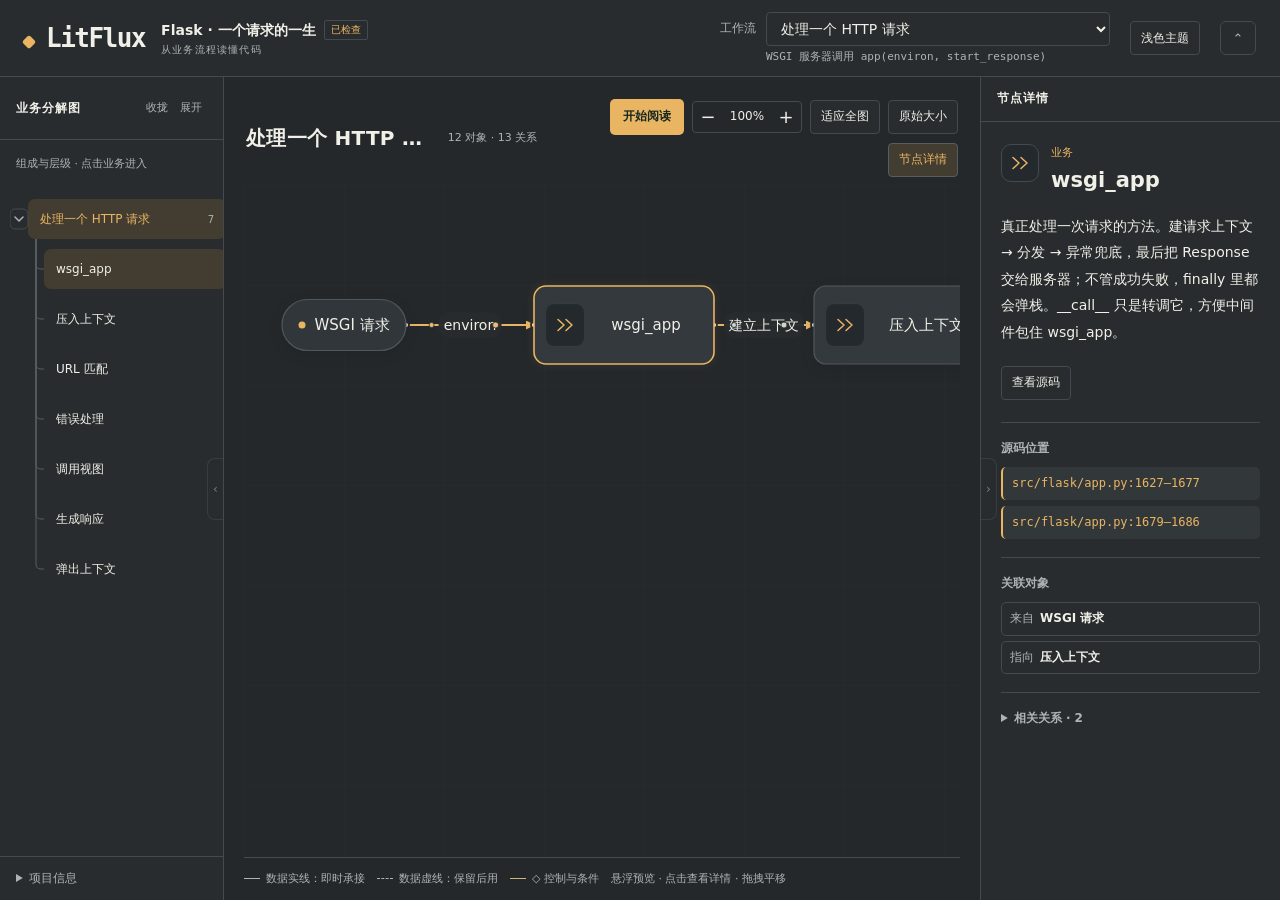
==== commit 6ce8381e: "feat(viewer): compact chrome, branch click-through, new role icons - merge breadcrumbs, title and to" ====
--- a/docs/case/flask-request.html
+++ b/docs/case/flask-request.html
@@ -104,42 +104,110 @@
 .node .icon-tile,.selected-symbol{background:var(--icon-tile);fill:var(--icon-tile)}
 #canvas .edge{stroke:var(--edge-neutral)}#canvas .edge.role-control{stroke:var(--control)}#canvas .edge.role-failure{stroke:var(--failure)}#canvas .edge.role-loop{stroke:var(--loop)}#canvas .edge.role-effect{stroke:var(--resource-line)}#canvas .edge.role-capability{stroke:var(--provider-line)}#canvas .edge.related{stroke:var(--accent)}
 .edge-port{fill:var(--port)}
+
+/* --- Collapsible chrome: header, business map, node details -------------- */
+.app{position:relative}
+.icon-button{border:1px solid var(--line);border-radius:6px;min-height:34px;min-width:36px;padding:0 8px;font-size:13px;line-height:1;background:var(--surface);color:var(--muted)}
+.icon-button:hover:not(:disabled){color:var(--ink);background:var(--soft)}
+.app.header-collapsed .app-header{display:none}
+.edge-hint{position:absolute;z-index:35;display:flex;align-items:center;justify-content:center}
+.edge-hint[hidden]{display:none}
+.edge-hint>button{opacity:0;pointer-events:none;border:1px solid var(--line);background:var(--surface);color:var(--muted);font-size:12px;box-shadow:0 10px 26px #0003;transition:opacity .16s ease,transform .16s ease,color .16s ease}
+.edge-hint:hover>button,.edge-hint:focus-within>button{opacity:1;pointer-events:auto;color:var(--ink)}
+.edge-top{top:0;left:0;right:0;height:14px}
+.edge-top>button{border-radius:0 0 9px 9px;border-top:0;padding:5px 14px;transform:translateY(-5px)}
+.edge-top:hover>button,.edge-top:focus-within>button{transform:none}
+.edge-left,.edge-right{top:50%;width:18px;height:136px;transform:translateY(-50%)}
+.edge-left{left:0}.edge-right{right:0}
+.edge-left>button{writing-mode:vertical-rl;border-left:0;border-radius:0 9px 9px 0;padding:14px 4px;transform:translateX(-6px)}
+.edge-right>button{writing-mode:vertical-rl;border-right:0;border-radius:9px 0 0 9px;padding:14px 4px;transform:translateX(6px)}
+.edge-left:hover>button,.edge-left:focus-within>button,.edge-right:hover>button,.edge-right:focus-within>button{transform:none}
+
+/* --- Branch chips in node details --------------------------------------- */
+.branch-choices{display:flex;flex-wrap:wrap;gap:6px}
+.branch-chip{border:1px solid var(--line);border-radius:999px;padding:4px 12px;font-size:12px;background:var(--surface);color:var(--muted)}
+.branch-chip[aria-pressed=true]{background:var(--focus);border-color:var(--tree-line);color:var(--accent)}
+.branch-hint{margin:9px 0 0;font-size:11px;color:var(--muted)}
+.selected-symbol{color:var(--accent)}
+.selected-symbol .role-icon,.selected-symbol .resource-icon{width:24px;height:24px}
+
+/* --- Compact workspace bar: one row instead of heading + context + toolbar */
+.workspace-bar{display:flex;align-items:center;gap:14px;margin:2px 2px 8px;min-height:40px}
+.workspace-bar h1{font-size:20px;font-weight:600;letter-spacing:.3px;margin:0;line-height:1.3;white-space:nowrap;overflow:hidden;text-overflow:ellipsis}
+.flow-count{font-size:11.5px;color:var(--muted);white-space:nowrap}
+.bar-actions{display:flex;align-items:center;gap:8px;margin-left:auto;flex-wrap:wrap;justify-content:flex-end}
+.bar-actions .primary{min-height:32px}
+.read-status{padding:0 2px 8px}
+
+/* Collapsing the top hides the app header, breadcrumbs and the bar together. */
+.app.header-collapsed .app-header,
+.app.header-collapsed .workspace-bar,
+.app.header-collapsed .crumbs,
+.app.header-collapsed .read-status{display:none}
+
+/* --- Vertical collapse tabs, centred on each panel edge ------------------ */
+:where(.business-panel,.inspector){position:relative}
+.edge-toggle{position:absolute;top:50%;transform:translateY(-50%);z-index:6;width:16px;height:62px;display:flex;align-items:center;justify-content:center;padding:0;font-size:12px;line-height:1;border:1px solid var(--line);background:var(--surface);color:var(--muted);opacity:.6;transition:opacity .15s ease,color .15s ease,background .15s ease}
+.edge-toggle:hover,.edge-toggle:focus-visible{opacity:1;color:var(--ink);background:var(--soft)}
+.edge-toggle-right{right:0;border-right:0;border-radius:8px 0 0 8px}
+.edge-toggle-left{left:0;border-left:0;border-radius:0 8px 8px 0}
+.node .role-glyph-dot{fill:var(--accent);stroke:none}
+.selected-symbol .role-glyph-dot{fill:currentColor;stroke:none}
+
+/* --- Back to parent level ------------------------------------------------ */
+.back-level{flex:none;white-space:nowrap}
+
+/* --- Fullscreen source drawer -------------------------------------------- */
+#toggle-source-full{margin-left:8px}
+.drawer.source-full{position:fixed;inset:18px;z-index:90;flex:none;background:var(--surface);border:1px solid var(--line);border-radius:12px;box-shadow:0 0 0 100vmax rgba(0,0,0,.55),0 26px 70px #0009}
+.drawer.source-full .drawer-head{padding:14px 22px}
+.drawer.source-full .drawer-head h2{margin-top:14px}
+.drawer.source-full .drawer-body{width:100%;max-width:1080px;margin:0 auto;padding:0 22px 32px}
 </style></head>
 <body id="litflux-canvas-app">
 <div class="app">
-  <header class="app-header">
+  <header class="app-header" id="app-header">
     <div class="identity"><div class="brand">LitFlux</div><div class="project-heading"><div><span id="title" class="project-name"></span><span id="delivery-badge" class="badge">草稿</span></div><div class="project-kicker">从业务流程读懂代码</div></div></div>
     <div class="workflow-picker"><label for="workflow-select">工作流</label><select id="workflow-select" aria-describedby="workflow-trigger"></select><p id="workflow-trigger" class="workflow-trigger" data-no-translate></p></div>
     <button id="theme" class="toolbar-button">深色主题</button>
+    <button id="collapse-header" class="icon-button" aria-label="收起顶栏" title="收起顶栏" aria-expanded="true" aria-controls="app-header">⌃</button>
   </header>
-  <div class="dual-layout">
-    <aside id="business-panel" class="business-panel"><div class="panel-head"><h2>业务分解图</h2><div class="branch-tools"><button id="collapse-all">收拢</button><button id="expand-all">展开</button></div></div><p class="business-caption">组成与层级 · 点击业务进入</p><div id="business" class="business-canvas" aria-label="业务分解图"></div><details class="project-info"><summary>项目信息</summary><h2 id="project-title"></h2><p id="summary"></p><p id="scope"></p></details></aside>
+  <div class="dual-layout inspector-open">
+    <aside id="business-panel" class="business-panel"><div class="panel-head"><h2>业务分解图</h2><div class="branch-tools"><button id="collapse-all">收拢</button><button id="expand-all">展开</button></div></div><p class="business-caption">组成与层级 · 点击业务进入</p><div id="business" class="business-canvas" aria-label="业务分解图"></div><details class="project-info"><summary>项目信息</summary><h2 id="project-title"></h2><p id="summary"></p><p id="scope"></p></details><button id="collapse-business" class="edge-toggle edge-toggle-right" aria-label="收起业务分解图" aria-controls="business-panel">‹</button></aside>
     <main class="workspace">
       <nav id="crumbs" class="crumbs" aria-label="当前业务路径"></nav>
-      <div class="page-heading"><h1 id="flow-title"></h1><div class="read-actions"><button id="toggle-business" class="panel-toggle" aria-expanded="true" aria-controls="business-panel">业务分解图</button><button id="read-start" class="primary">开始阅读</button><button id="read-next" class="primary" hidden disabled>下一步</button><button id="read-reset" hidden>退出阅读</button></div></div>
-      <div class="context-bar"><p id="read-status" class="read-status"></p><details class="menu choices-menu" id="choices-panel"><summary>分支情景</summary><div class="menu-body"><div id="choices" class="choices"></div><p>只选择阅读情景，不执行源码条件。</p></div></details></div>
+      <div class="workspace-bar">
+        <button id="back-level" class="toolbar-button back-level" hidden aria-label="返回上一层">← 返回上层</button>
+        <h1 id="flow-title"></h1><span id="relation-count" class="flow-count"></span>
+        <div class="bar-actions"><button id="read-start" class="primary">开始阅读</button><button id="read-next" class="primary" hidden disabled>下一步</button><button id="read-reset" hidden>退出阅读</button>
+          <div class="zoom-tools" role="group" aria-label="缩放"><button id="zoom-out" aria-label="缩小">−</button><output id="zoom-value" aria-label="当前比例">100%</output><button id="zoom-in" aria-label="放大">+</button></div>
+          <button id="fit" class="toolbar-button">适应全图</button><button id="reset-view" class="toolbar-button">原始大小</button><button id="toggle-details" class="panel-toggle" aria-expanded="true" aria-controls="inspector">节点详情</button>
+        </div>
+      </div>
+      <p id="read-status" class="read-status" hidden></p>
       <section class="graph-panel">
-        <div class="graph-top"><div class="graph-caption"><strong>内部流程图</strong><span id="relation-count"></span></div><div class="graph-actions">
-          <div class="zoom-tools" role="group" aria-label="缩放"><button id="zoom-out" aria-label="缩小">−</button><output id="zoom-value" aria-label="当前比例">100%</output><button id="zoom-in" aria-label="放大">+</button></div>
-          <button id="fit" class="toolbar-button">适应全图</button><button id="reset-view" class="toolbar-button">原始大小</button><button id="motion" class="toolbar-button" aria-pressed="true">流动：开</button><button id="toggle-details" class="panel-toggle" aria-expanded="false" aria-controls="inspector">节点详情</button>
-        </div></div>
         <div id="canvas" class="scene" aria-label="当前业务的完整内部流程图"></div>
         <div class="graph-note"><span class="key" data-legend="data">数据实线：即时承接</span><span class="key later" data-legend="data">数据虚线：保留后用</span><span class="key control" data-legend="control">◇ 控制与条件</span><span data-legend="failure">╌ 失败路径</span><span data-legend="loop">↺ 循环回指</span><span data-legend="effect">→ 资源作用</span><span data-legend="capability">⋯ 组件能力</span><span>悬浮预览 · 点击查看详情 · 拖拽平移</span></div>
       </section>
     </main>
-    <aside id="inspector" class="inspector" aria-label="节点详情" hidden>
-      <div class="panel-head"><h2>节点详情</h2><button id="close-details" class="close-button" aria-label="关闭详情">关闭</button></div>
+    <aside id="inspector" class="inspector" aria-label="节点详情">
+      <div class="panel-head"><h2>节点详情</h2></div>
       <div id="details-body" class="details-body">
         <div class="selection-heading"><div id="selected-symbol" class="selected-symbol" aria-hidden="true"></div><div><span id="selected-role" class="role"></span><h2 id="selected-title"></h2></div></div>
         <p id="selected-text"></p><p id="no-description" class="empty-note" hidden>此节点尚未提供补充说明。</p>
         <div class="details-actions"><button id="expand" class="primary" hidden>进入内部</button><button id="show-source" class="toolbar-button" hidden>查看源码</button></div>
+        <section id="branch-section" class="detail-section" hidden><h3>分支</h3><div id="branch-choices" class="branch-choices"></div><p class="branch-hint">点击图上的判断节点可切换到下一个分支。</p></section>
         <section id="source-links-section" class="detail-section" hidden><h3>源码位置</h3><div id="source-links" class="source-links"></div></section>
         <section id="connections-section" class="detail-section" hidden><h3>关联对象</h3><div id="connections" class="connected-list"></div></section>
         <details class="relation-index detail-section" id="relation-index"><summary id="relation-index-title">相关关系</summary><ul id="relation-list"></ul></details>
       </div>
-      <section id="drawer" class="drawer" aria-label="源码摘录" hidden><div class="drawer-head"><button id="close-source">← 返回节点说明</button><h2 id="source-title"></h2></div><div id="sources" class="drawer-body"></div></section>
+      <section id="drawer" class="drawer" aria-label="源码摘录" hidden><div class="drawer-head"><button id="close-source">← 返回节点说明</button><button id="toggle-source-full" class="toolbar-button" aria-pressed="false">全屏</button><h2 id="source-title"></h2></div><div id="sources" class="drawer-body"></div></section>
+      <button id="close-details" class="edge-toggle edge-toggle-left" aria-label="收起节点详情" aria-controls="inspector">›</button>
     </aside>
   </div>
+  <div class="edge-hint edge-top" id="edge-top" hidden><button id="expand-header" aria-label="展开顶栏">⌄ 顶栏</button></div>
+  <div class="edge-hint edge-left" id="edge-left" hidden><button id="expand-business" aria-label="展开业务分解图">业务分解图 ›</button></div>
+  <div class="edge-hint edge-right" id="edge-right" hidden><button id="expand-details" aria-label="展开节点详情">‹ 节点详情</button></div>
 </div>
 <div id="node-preview" class="node-preview" role="tooltip" hidden></div>
 <script>// LitFlux drawing primitives: place, measure, draw. This file never decides layout,
@@ -167,6 +235,24 @@
       const points=Array.from({length:32},(_,i)=>{const angle=i*Math.PI/16-Math.PI/2,r=i%4<2?10:8;return `${12+r*Math.cos(angle)},${12+r*Math.sin(angle)}`;});
       icon.append(el('polygon',{points:points.join(' ')}),el('circle',{cx:12,cy:12,r:3}));
     }else icon.append(el('path',{d:paths[kind]}));
+    return icon;
+  }
+
+  const roleGlyphs = {
+    business: 'M5 6.5 11 12l-6 5.5 M13 6.5 19 12l-6 5.5',
+    decision: 'M8.4 9.6a3.6 3.6 0 1 1 6.1 2.7c-1.3 1-2 1.6-2 3.1',
+    component: 'M7.5 7.5h9v9h-9Z M10 3v4.5 M14 3v4.5 M10 16.5V21 M14 16.5V21 M3 10h4.5 M3 14h4.5 M16.5 10H21 M16.5 14H21',
+    boundary: 'M4 4.5h16v15H4Z M8 12h7 M12.5 9l3 3-3 3',
+  };
+  function roleIcon(type) {
+    const shape = Object.hasOwn(roleGlyphs, type) ? type : 'business';
+    const icon = el('svg', {
+      viewBox: '0 0 24 24', width: 24, height: 24, fill: 'none', stroke: 'currentColor',
+      'stroke-width': 1.5, 'stroke-linecap': 'round', 'stroke-linejoin': 'round',
+      'aria-hidden': 'true', class: 'role-icon', 'data-role-icon': shape,
+    });
+    icon.append(el('path', { class: 'role-glyph', d: roleGlyphs[shape] }));
+    if (shape === 'decision') icon.append(el('circle', { class: 'role-glyph-dot', cx: 12.4, cy: 18.9, r: 1.3, fill: 'currentColor' }));
     return icon;
   }
 
@@ -364,8 +450,7 @@
             group.dataset.resourceKind=resourceKind(object.resourceKind);
             const icon=resourceIcon(object.resourceKind);icon.setAttribute('x',-w+19);icon.setAttribute('y',-12);group.append(icon);
           }else{
-            const paths={business:'M5 6H19 M5 12H15 M5 18H11 M17 14L21 18 M21 14L17 18',decision:'M4 7L6 9L9 5 M12 7H20 M4 16L6 18L9 14 M12 16H20',component:'M7 3H17L23 12L17 21H7L1 12Z',boundary:'M4 12H20 M14 6L20 12L14 18'};
-            group.append(el('path',{class:'role-glyph',transform:`translate(${-w+19} -12)`,d:paths[object.type]||paths.business}));
+            const icon=roleIcon(object.type);icon.setAttribute('x',-w+19);icon.setAttribute('y',-12);group.append(icon);
           }
         }
         if(object.detail){
@@ -543,7 +628,7 @@
     };
     return scene;
   }
-  return { create, measure, wrap, el, resourceKinds, resourceKind, resourceIcon };
+  return { create, measure, wrap, el, resourceKinds, resourceKind, resourceIcon, roleIcon };
 })();
 </script>
 <script id="module" type="text/plain">// Flask: one HTTP request, from WSGI entry to a response object.
@@ -626,7 +711,7 @@
   ],
 };
 </script>
-<script id="payload" type="application/json">{"revision": "c98ae1d54993aa02", "sources": {"app:1679-1686": {"path": "src/flask/app.py", "start": 1679, "end": 1686, "sha256": "058d6c58cc42215ae1e264510f632693efd8d7256322978bc03a649423d08378", "lines": ["    def __call__(", "        self, environ: WSGIEnvironment, start_response: StartResponse", "    ) -> cabc.Iterable[bytes]:", "        \"\"\"The WSGI server calls the Flask application object as the", "        WSGI application. This calls :meth:`wsgi_app`, which can be", "        wrapped to apply middleware.", "        \"\"\"", "        return self.wsgi_app(environ, start_response)"]}, "app:1627-1629": {"path": "src/flask/app.py", "start": 1627, "end": 1629, "sha256": "058d6c58cc42215ae1e264510f632693efd8d7256322978bc03a649423d08378", "lines": ["    def wsgi_app(", "        self, environ: WSGIEnvironment, start_response: StartResponse", "    ) -> cabc.Iterable[bytes]:"]}, "app:1627-1677": {"path": "src/flask/app.py", "start": 1627, "end": 1677, "sha256": "058d6c58cc42215ae1e264510f632693efd8d7256322978bc03a649423d08378", "lines": ["    def wsgi_app(", "        self, environ: WSGIEnvironment, start_response: StartResponse", "    ) -> cabc.Iterable[bytes]:", "        \"\"\"The actual WSGI application. This is not implemented in", "        :meth:`__call__` so that middlewares can be applied without", "        losing a reference to the app object. Instead of doing this::", "", "            app = MyMiddleware(app)", "", "        It's a better idea to do this instead::", "", "            app.wsgi_app = MyMiddleware(app.wsgi_app)", "", "        Then you still have the original application object around and", "        can continue to call methods on it.", "", "        .. versionchanged:: 0.7", "            Teardown events for the request and app contexts are called", "            even if an unhandled error occurs. Other events may not be", "            called depending on when an error occurs during dispatch.", "", "        :param environ: A WSGI environment.", "        :param start_response: A callable accepting a status code,", "            a list of headers, and an optional exception context to", "            start the response.", "        \"\"\"", "        ctx = self.request_context(environ)", "        error: BaseException | None = None", "        try:", "            try:", "                ctx.push()", "                response = self.full_dispatch_request(ctx)", "            except Exception as e:", "                error = e", "                response = self.handle_exception(ctx, e)", "            except:", "                error = sys.exc_info()[1]", "                raise", "            return response(environ, start_response)", "        finally:", "            if \"werkzeug.debug.preserve_context\" in environ:", "                environ[\"werkzeug.debug.preserve_context\"](ctx)", "", "            if (", "                error is not None", "                and self.should_ignore_error is not None", "                and self.should_ignore_error(error)", "            ):", "                error = None", "", "            ctx.pop(error)"]}, "app:1653": {"path": "src/flask/app.py", "start": 1653, "end": 1653, "sha256": "058d6c58cc42215ae1e264510f632693efd8d7256322978bc03a649423d08378", "lines": ["        ctx = self.request_context(environ)"]}, "app:1657": {"path": "src/flask/app.py", "start": 1657, "end": 1657, "sha256": "058d6c58cc42215ae1e264510f632693efd8d7256322978bc03a649423d08378", "lines": ["                ctx.push()"]}, "ctx:416-444": {"path": "src/flask/ctx.py", "start": 416, "end": 444, "sha256": "f1f29a575b63488846db4946efc7ddc9e453312a126fa04e5720bc5ae8278cbf", "lines": ["    def push(self) -> None:", "        \"\"\"Push this context so that it is the active context. If this is a", "        request context, calls :meth:`match_request` to perform routing with", "        the context active.", "", "        Typically, this is not used directly. Instead, use a ``with`` block", "        to manage the context.", "", "        In some situations, such as streaming or testing, the context may be", "        pushed multiple times. It will only trigger matching and signals if it", "        is not currently pushed.", "        \"\"\"", "        self._push_count += 1", "", "        if self._cv_token is not None:", "            return", "", "        self._cv_token = _cv_app.set(self)", "        appcontext_pushed.send(self.app, _async_wrapper=self.app.ensure_sync)", "", "        if self._request is not None:", "            # Open the session at the moment that the request context is available.", "            # This allows a custom open_session method to use the request context.", "            self._get_session()", "", "            # Match the request URL after loading the session, so that the", "            # session is available in custom URL converters.", "            if self.url_adapter is not None:", "                self.match_request()"]}, "ctx:405-414": {"path": "src/flask/ctx.py", "start": 405, "end": 414, "sha256": "f1f29a575b63488846db4946efc7ddc9e453312a126fa04e5720bc5ae8278cbf", "lines": ["    def match_request(self) -> None:", "        \"\"\"Apply routing to the current request, storing either the matched", "        endpoint and args, or a routing exception.", "        \"\"\"", "        try:", "            result = self.url_adapter.match(return_rule=True)  # type: ignore[union-attr]", "        except HTTPException as e:", "            self._request.routing_exception = e  # type: ignore[union-attr]", "        else:", "            self._request.url_rule, self._request.view_args = result  # type: ignore[union-attr]"]}, "app:1009-1010": {"path": "src/flask/app.py", "start": 1009, "end": 1010, "sha256": "058d6c58cc42215ae1e264510f632693efd8d7256322978bc03a649423d08378", "lines": ["        if req.routing_exception is not None:", "            self.raise_routing_exception(req)"]}, "ctx:409-414": {"path": "src/flask/ctx.py", "start": 409, "end": 414, "sha256": "f1f29a575b63488846db4946efc7ddc9e453312a126fa04e5720bc5ae8278cbf", "lines": ["        try:", "            result = self.url_adapter.match(return_rule=True)  # type: ignore[union-attr]", "        except HTTPException as e:", "            self._request.routing_exception = e  # type: ignore[union-attr]", "        else:", "            self._request.url_rule, self._request.view_args = result  # type: ignore[union-attr]"]}, "app:880-914": {"path": "src/flask/app.py", "start": 880, "end": 914, "sha256": "058d6c58cc42215ae1e264510f632693efd8d7256322978bc03a649423d08378", "lines": ["    def handle_user_exception(", "        self, ctx: AppContext, e: Exception", "    ) -> HTTPException | ft.ResponseReturnValue:", "        \"\"\"This method is called whenever an exception occurs that", "        should be handled. A special case is :class:`~werkzeug", "        .exceptions.HTTPException` which is forwarded to the", "        :meth:`handle_http_exception` method. This function will either", "        return a response value or reraise the exception with the same", "        traceback.", "", "        .. versionchanged:: 3.2", "            Takes ``ctx: AppContext`` as the first parameter. The old signature", "            is deprecated and will not be supported in Flask 4.0.", "", "        .. versionchanged:: 1.0", "            Key errors raised from request data like ``form`` show the", "            bad key in debug mode rather than a generic bad request", "            message.", "", "        .. versionadded:: 0.7", "        \"\"\"", "        if isinstance(e, BadRequestKeyError) and (", "            self.debug or self.config[\"TRAP_BAD_REQUEST_ERRORS\"]", "        ):", "            e.show_exception = True", "", "        if isinstance(e, HTTPException) and not self.trap_http_exception(e):", "            return self.handle_http_exception(ctx, e)", "", "        handler = self._find_error_handler(e, ctx.request.blueprints)", "", "        if handler is None:", "            raise", "", "        return self.ensure_sync(handler)(e)  # type: ignore[no-any-return]"]}, "app:916-991": {"path": "src/flask/app.py", "start": 916, "end": 991, "sha256": "058d6c58cc42215ae1e264510f632693efd8d7256322978bc03a649423d08378", "lines": ["    def handle_exception(self, ctx: AppContext, e: Exception) -> Response:", "        \"\"\"Handle an exception that did not have an error handler", "        associated with it, or that was raised from an error handler.", "        This always causes a 500 ``InternalServerError``.", "", "        Always sends the :data:`got_request_exception` signal.", "", "        If :data:`PROPAGATE_EXCEPTIONS` is ``True``, such as in debug", "        mode, the error will be re-raised so that the debugger can", "        display it. Otherwise, the original exception is logged, and", "        an :exc:`~werkzeug.exceptions.InternalServerError` is returned.", "", "        If an error handler is registered for ``InternalServerError`` or", "        ``500``, it will be used. For consistency, the handler will", "        always receive the ``InternalServerError``. The original", "        unhandled exception is available as ``e.original_exception``.", "", "        .. versionchanged:: 3.2", "            Takes ``ctx: AppContext`` as the first parameter. The old signature", "            is deprecated and will not be supported in Flask 4.0.", "", "        .. versionchanged:: 1.1.0", "            Always passes the ``InternalServerError`` instance to the", "            handler, setting ``original_exception`` to the unhandled", "            error.", "", "        .. versionchanged:: 1.1.0", "            ``after_request`` functions and other finalization is done", "            even for the default 500 response when there is no handler.", "", "        .. versionadded:: 0.3", "        \"\"\"", "        exc_info = sys.exc_info()", "        got_request_exception.send(self, _async_wrapper=self.ensure_sync, exception=e)", "        propagate = self.config[\"PROPAGATE_EXCEPTIONS\"]", "", "        if propagate is None:", "            propagate = self.testing or self.debug", "", "        if propagate:", "            # Re-raise if called with an active exception, otherwise", "            # raise the passed in exception.", "            if exc_info[1] is e:", "                raise", "", "            raise e", "", "        self.log_exception(ctx, exc_info)", "        server_error: InternalServerError | ft.ResponseReturnValue", "        server_error = InternalServerError(original_exception=e)", "        handler = self._find_error_handler(server_error, ctx.request.blueprints)", "", "        if handler is not None:", "            server_error = self.ensure_sync(handler)(server_error)", "", "        return self.finalize_request(ctx, server_error, from_error_handler=True)", "", "    def log_exception(", "        self,", "        ctx: AppContext,", "        exc_info: tuple[type, BaseException, TracebackType] | tuple[None, None, None],", "    ) -> None:", "        \"\"\"Logs an exception.  This is called by :meth:`handle_exception`", "        if debugging is disabled and right before the handler is called.", "        The default implementation logs the exception as error on the", "        :attr:`logger`.", "", "        .. versionchanged:: 3.2", "            Takes ``ctx: AppContext`` as the first parameter. The old signature", "            is deprecated and will not be supported in Flask 4.0.", "", "        .. versionadded:: 0.8", "        \"\"\"", "        self.logger.error(", "            f\"Exception on {ctx.request.path} [{ctx.request.method}]\", exc_info=exc_info", "        )"]}, "app:1409-1439": {"path": "src/flask/app.py", "start": 1409, "end": 1439, "sha256": "058d6c58cc42215ae1e264510f632693efd8d7256322978bc03a649423d08378", "lines": ["    def preprocess_request(self, ctx: AppContext) -> ft.ResponseReturnValue | None:", "        \"\"\"Called before the request is dispatched. Calls", "        :attr:`url_value_preprocessors` registered with the app and the", "        current blueprint (if any). Then calls :attr:`before_request_funcs`", "        registered with the app and the blueprint.", "", "        If any :meth:`before_request` handler returns a non-None value, the", "        value is handled as if it was the return value from the view, and", "        further request handling is stopped.", "", "        .. versionchanged:: 3.2", "            Takes ``ctx: AppContext`` as the first parameter. The old signature", "            is deprecated and will not be supported in Flask 4.0.", "        \"\"\"", "        req = ctx.request", "        names = (None, *reversed(req.blueprints))", "", "        for name in names:", "            if name in self.url_value_preprocessors:", "                for url_func in self.url_value_preprocessors[name]:", "                    url_func(req.endpoint, req.view_args)", "", "        for name in names:", "            if name in self.before_request_funcs:", "                for before_func in self.before_request_funcs[name]:", "                    rv = self.ensure_sync(before_func)()", "", "                    if rv is not None:", "                        return rv  # type: ignore[no-any-return]", "", "        return None"]}, "app:993-1021": {"path": "src/flask/app.py", "start": 993, "end": 1021, "sha256": "058d6c58cc42215ae1e264510f632693efd8d7256322978bc03a649423d08378", "lines": ["    def dispatch_request(self, ctx: AppContext) -> ft.ResponseReturnValue:", "        \"\"\"Does the request dispatching.  Matches the URL and returns the", "        return value of the view or error handler.  This does not have to", "        be a response object.  In order to convert the return value to a", "        proper response object, call :func:`make_response`.", "", "        .. versionchanged:: 3.2", "            Takes ``ctx: AppContext`` as the first parameter. The old signature", "            is deprecated and will not be supported in Flask 4.0.", "", "        .. versionchanged:: 0.7", "           This no longer does the exception handling, this code was", "           moved to the new :meth:`full_dispatch_request`.", "        \"\"\"", "        req = ctx.request", "", "        if req.routing_exception is not None:", "            self.raise_routing_exception(req)", "        rule: Rule = req.url_rule  # type: ignore[assignment]", "        # if we provide automatic options for this URL and the", "        # request came with the OPTIONS method, reply automatically", "        if (", "            getattr(rule, \"provide_automatic_options\", False)", "            and req.method == \"OPTIONS\"", "        ):", "            return self.make_default_options_response(ctx)", "        # otherwise dispatch to the handler for that endpoint", "        view_args: dict[str, t.Any] = req.view_args  # type: ignore[assignment]", "        return self.ensure_sync(self.view_functions[rule.endpoint])(**view_args)  # type: ignore[no-any-return]"]}, "app:1021": {"path": "src/flask/app.py", "start": 1021, "end": 1021, "sha256": "058d6c58cc42215ae1e264510f632693efd8d7256322978bc03a649423d08378", "lines": ["        return self.ensure_sync(self.view_functions[rule.endpoint])(**view_args)  # type: ignore[no-any-return]"]}, "app:1267-1407": {"path": "src/flask/app.py", "start": 1267, "end": 1407, "sha256": "058d6c58cc42215ae1e264510f632693efd8d7256322978bc03a649423d08378", "lines": ["    def make_response(self, rv: ft.ResponseReturnValue) -> Response:", "        \"\"\"Convert the return value from a view function to an instance of", "        :attr:`response_class`.", "", "        :param rv: the return value from the view function. The view function", "            must return a response. Returning ``None``, or the view ending", "            without returning, is not allowed. The following types are allowed", "            for ``view_rv``:", "", "            ``str``", "                A response object is created with the string encoded to UTF-8", "                as the body.", "", "            ``bytes``", "                A response object is created with the bytes as the body.", "", "            ``dict``", "                Converted to a JSON response.", "", "            ``list``", "                Converted to a JSON response.", "", "            ``generator`` or ``iterator``", "                A generator that returns ``str`` or ``bytes`` to be", "                streamed as the response.", "", "            ``tuple``", "                Either ``(body, status, headers)``, ``(body, status)``, or", "                ``(body, headers)``, where ``body`` is any of the other types", "                allowed here, ``status`` is a string or an integer, and", "                ``headers`` is a dictionary or a list of ``(key, value)``", "                tuples. If ``body`` is a :attr:`response_class` instance,", "                ``status`` overwrites the exiting value and ``headers`` are", "                extended.", "", "            :attr:`response_class`", "                The object is returned unchanged.", "", "            other :class:`~werkzeug.wrappers.Response` class", "                The object is coerced to :attr:`response_class`.", "", "            :func:`callable`", "                The function is called as a WSGI application. The result is", "                used to create a response object.", "", "        .. versionchanged:: 2.2", "            A generator will be converted to a streaming response.", "            A list will be converted to a JSON response.", "", "        .. versionchanged:: 1.1", "            A dict will be converted to a JSON response.", "", "        .. versionchanged:: 0.9", "           Previously a tuple was interpreted as the arguments for the", "           response object.", "        \"\"\"", "", "        status: int | None = None", "        headers: HeadersValue | None = None", "", "        # unpack tuple returns", "        if isinstance(rv, tuple):", "            len_rv = len(rv)", "", "            # a 3-tuple is unpacked directly", "            if len_rv == 3:", "                rv, status, headers = rv  # type: ignore[misc]", "            # decide if a 2-tuple has status or headers", "            elif len_rv == 2:", "                if isinstance(rv[1], (Headers, dict, tuple, list)):", "                    rv, headers = rv  # pyright: ignore", "                else:", "                    rv, status = rv  # type: ignore[assignment,misc]", "            # other sized tuples are not allowed", "            else:", "                raise TypeError(", "                    \"The view function did not return a valid response tuple.\"", "                    \" The tuple must have the form (body, status, headers),\"", "                    \" (body, status), or (body, headers).\"", "                )", "", "        # the body must not be None", "        if rv is None:", "            raise TypeError(", "                f\"The view function for {request.endpoint!r} did not\"", "                \" return a valid response. The function either returned\"", "                \" None or ended without a return statement.\"", "            )", "", "        # make sure the body is an instance of the response class", "        if not isinstance(rv, self.response_class):", "            if isinstance(rv, (str, bytes, bytearray)) or isinstance(rv, cabc.Iterator):", "                # let the response class set the status and headers instead of", "                # waiting to do it manually, so that the class can handle any", "                # special logic", "                rv = self.response_class(", "                    rv,", "                    status=status,", "                    headers=headers,  # type: ignore[arg-type]", "                )", "                status = headers = None", "            elif isinstance(rv, (dict, list)):", "                rv = self.json.response(rv)", "            elif isinstance(rv, BaseResponse) or callable(rv):", "                # evaluate a WSGI callable, or coerce a different response", "                # class to the correct type", "                try:", "                    rv = self.response_class.force_type(", "                        rv,  # type: ignore[arg-type]", "                        request.environ,", "                    )", "                except TypeError as e:", "                    raise TypeError(", "                        f\"{e}\\nThe view function did not return a valid\"", "                        \" response. The return type must be a string,\"", "                        \" dict, list, tuple with headers or status,\"", "                        \" Response instance, or WSGI callable, but it\"", "                        f\" was a {type(rv).__name__}.\"", "                    ).with_traceback(sys.exc_info()[2]) from None", "            else:", "                raise TypeError(", "                    \"The view function did not return a valid\"", "                    \" response. The return type must be a string,\"", "                    \" dict, list, tuple with headers or status,\"", "                    \" Response instance, or WSGI callable, but it was a\"", "                    f\" {type(rv).__name__}.\"", "                )", "", "        rv = t.cast(Response, rv)", "        # prefer the status if it was provided", "        if status is not None:", "            if isinstance(status, (str, bytes, bytearray)):", "                rv.status = status", "            else:", "                rv.status_code = status", "", "        # extend existing headers with provided headers", "        if headers:", "            rv.headers.update(headers)", "", "        return rv"]}, "app:1056-1090": {"path": "src/flask/app.py", "start": 1056, "end": 1090, "sha256": "058d6c58cc42215ae1e264510f632693efd8d7256322978bc03a649423d08378", "lines": ["    def finalize_request(", "        self,", "        ctx: AppContext,", "        rv: ft.ResponseReturnValue | HTTPException,", "        from_error_handler: bool = False,", "    ) -> Response:", "        \"\"\"Given the return value from a view function this finalizes", "        the request by converting it into a response and invoking the", "        postprocessing functions.  This is invoked for both normal", "        request dispatching as well as error handlers.", "", "        Because this means that it might be called as a result of a", "        failure a special safe mode is available which can be enabled", "        with the `from_error_handler` flag.  If enabled, failures in", "        response processing will be logged and otherwise ignored.", "", "        .. versionchanged:: 3.2", "            Takes ``ctx: AppContext`` as the first parameter. The old signature", "            is deprecated and will not be supported in Flask 4.0.", "", "        :meta private:", "        \"\"\"", "        response = self.make_response(rv)", "        try:", "            response = self.process_response(ctx, response)", "            request_finished.send(", "                self, _async_wrapper=self.ensure_sync, response=response", "            )", "        except Exception:", "            if not from_error_handler:", "                raise", "            self.logger.exception(", "                \"Request finalizing failed with an error while handling an error\"", "            )", "        return response"]}, "app:1441-1470": {"path": "src/flask/app.py", "start": 1441, "end": 1470, "sha256": "058d6c58cc42215ae1e264510f632693efd8d7256322978bc03a649423d08378", "lines": ["    def process_response(self, ctx: AppContext, response: Response) -> Response:", "        \"\"\"Can be overridden in order to modify the response object", "        before it's sent to the WSGI server.  By default this will", "        call all the :meth:`after_request` decorated functions.", "", "        :param ctx: The current app context.", "        :param response: The response.", "        :return: The passed in response, or a new ``Response`` object.", "", "        .. versionchanged:: 3.2", "            Takes ``ctx: AppContext`` as the first parameter. The old signature", "            is deprecated and will not be supported in Flask 4.0.", "", "        .. versionchanged:: 0.5", "            Functions are called in reverse order of registration.", "", "        \"\"\"", "        for func in ctx._after_request_functions:", "            response = self.ensure_sync(func)(response)", "", "        for name in chain(ctx.request.blueprints, (None,)):", "            if name in self.after_request_funcs:", "                for func in reversed(self.after_request_funcs[name]):", "                    response = self.ensure_sync(func)(response)", "", "        if not self.session_interface.is_null_session(ctx._get_session()):", "            self.session_interface.save_session(self, ctx._get_session(), response)", "", "        return response", ""]}, "app:1078": {"path": "src/flask/app.py", "start": 1078, "end": 1078, "sha256": "058d6c58cc42215ae1e264510f632693efd8d7256322978bc03a649423d08378", "lines": ["        response = self.make_response(rv)"]}, "app:1665": {"path": "src/flask/app.py", "start": 1665, "end": 1665, "sha256": "058d6c58cc42215ae1e264510f632693efd8d7256322978bc03a649423d08378", "lines": ["            return response(environ, start_response)"]}, "app:1666-1677": {"path": "src/flask/app.py", "start": 1666, "end": 1677, "sha256": "058d6c58cc42215ae1e264510f632693efd8d7256322978bc03a649423d08378", "lines": ["        finally:", "            if \"werkzeug.debug.preserve_context\" in environ:", "                environ[\"werkzeug.debug.preserve_context\"](ctx)", "", "            if (", "                error is not None", "                and self.should_ignore_error is not None", "                and self.should_ignore_error(error)", "            ):", "                error = None", "", "            ctx.pop(error)"]}, "ctx:446": {"path": "src/flask/ctx.py", "start": 446, "end": 446, "sha256": "f1f29a575b63488846db4946efc7ddc9e453312a126fa04e5720bc5ae8278cbf", "lines": ["    def pop(self, exc: BaseException | None = None) -> None:"]}}, "status": "checked", "timingNotes": []}</script>
+<script id="payload" type="application/json">{"revision": "0a85623028d25ae6", "sources": {"app:1679-1686": {"path": "src/flask/app.py", "start": 1679, "end": 1686, "sha256": "058d6c58cc42215ae1e264510f632693efd8d7256322978bc03a649423d08378", "lines": ["    def __call__(", "        self, environ: WSGIEnvironment, start_response: StartResponse", "    ) -> cabc.Iterable[bytes]:", "        \"\"\"The WSGI server calls the Flask application object as the", "        WSGI application. This calls :meth:`wsgi_app`, which can be", "        wrapped to apply middleware.", "        \"\"\"", "        return self.wsgi_app(environ, start_response)"]}, "app:1627-1629": {"path": "src/flask/app.py", "start": 1627, "end": 1629, "sha256": "058d6c58cc42215ae1e264510f632693efd8d7256322978bc03a649423d08378", "lines": ["    def wsgi_app(", "        self, environ: WSGIEnvironment, start_response: StartResponse", "    ) -> cabc.Iterable[bytes]:"]}, "app:1627-1677": {"path": "src/flask/app.py", "start": 1627, "end": 1677, "sha256": "058d6c58cc42215ae1e264510f632693efd8d7256322978bc03a649423d08378", "lines": ["    def wsgi_app(", "        self, environ: WSGIEnvironment, start_response: StartResponse", "    ) -> cabc.Iterable[bytes]:", "        \"\"\"The actual WSGI application. This is not implemented in", "        :meth:`__call__` so that middlewares can be applied without", "        losing a reference to the app object. Instead of doing this::", "", "            app = MyMiddleware(app)", "", "        It's a better idea to do this instead::", "", "            app.wsgi_app = MyMiddleware(app.wsgi_app)", "", "        Then you still have the original application object around and", "        can continue to call methods on it.", "", "        .. versionchanged:: 0.7", "            Teardown events for the request and app contexts are called", "            even if an unhandled error occurs. Other events may not be", "            called depending on when an error occurs during dispatch.", "", "        :param environ: A WSGI environment.", "        :param start_response: A callable accepting a status code,", "            a list of headers, and an optional exception context to", "            start the response.", "        \"\"\"", "        ctx = self.request_context(environ)", "        error: BaseException | None = None", "        try:", "            try:", "                ctx.push()", "                response = self.full_dispatch_request(ctx)", "            except Exception as e:", "                error = e", "                response = self.handle_exception(ctx, e)", "            except:", "                error = sys.exc_info()[1]", "                raise", "            return response(environ, start_response)", "        finally:", "            if \"werkzeug.debug.preserve_context\" in environ:", "                environ[\"werkzeug.debug.preserve_context\"](ctx)", "", "            if (", "                error is not None", "                and self.should_ignore_error is not None", "                and self.should_ignore_error(error)", "            ):", "                error = None", "", "            ctx.pop(error)"]}, "app:1653": {"path": "src/flask/app.py", "start": 1653, "end": 1653, "sha256": "058d6c58cc42215ae1e264510f632693efd8d7256322978bc03a649423d08378", "lines": ["        ctx = self.request_context(environ)"]}, "app:1657": {"path": "src/flask/app.py", "start": 1657, "end": 1657, "sha256": "058d6c58cc42215ae1e264510f632693efd8d7256322978bc03a649423d08378", "lines": ["                ctx.push()"]}, "ctx:416-444": {"path": "src/flask/ctx.py", "start": 416, "end": 444, "sha256": "f1f29a575b63488846db4946efc7ddc9e453312a126fa04e5720bc5ae8278cbf", "lines": ["    def push(self) -> None:", "        \"\"\"Push this context so that it is the active context. If this is a", "        request context, calls :meth:`match_request` to perform routing with", "        the context active.", "", "        Typically, this is not used directly. Instead, use a ``with`` block", "        to manage the context.", "", "        In some situations, such as streaming or testing, the context may be", "        pushed multiple times. It will only trigger matching and signals if it", "        is not currently pushed.", "        \"\"\"", "        self._push_count += 1", "", "        if self._cv_token is not None:", "            return", "", "        self._cv_token = _cv_app.set(self)", "        appcontext_pushed.send(self.app, _async_wrapper=self.app.ensure_sync)", "", "        if self._request is not None:", "            # Open the session at the moment that the request context is available.", "            # This allows a custom open_session method to use the request context.", "            self._get_session()", "", "            # Match the request URL after loading the session, so that the", "            # session is available in custom URL converters.", "            if self.url_adapter is not None:", "                self.match_request()"]}, "ctx:405-414": {"path": "src/flask/ctx.py", "start": 405, "end": 414, "sha256": "f1f29a575b63488846db4946efc7ddc9e453312a126fa04e5720bc5ae8278cbf", "lines": ["    def match_request(self) -> None:", "        \"\"\"Apply routing to the current request, storing either the matched", "        endpoint and args, or a routing exception.", "        \"\"\"", "        try:", "            result = self.url_adapter.match(return_rule=True)  # type: ignore[union-attr]", "        except HTTPException as e:", "            self._request.routing_exception = e  # type: ignore[union-attr]", "        else:", "            self._request.url_rule, self._request.view_args = result  # type: ignore[union-attr]"]}, "app:1009-1010": {"path": "src/flask/app.py", "start": 1009, "end": 1010, "sha256": "058d6c58cc42215ae1e264510f632693efd8d7256322978bc03a649423d08378", "lines": ["        if req.routing_exception is not None:", "            self.raise_routing_exception(req)"]}, "ctx:409-414": {"path": "src/flask/ctx.py", "start": 409, "end": 414, "sha256": "f1f29a575b63488846db4946efc7ddc9e453312a126fa04e5720bc5ae8278cbf", "lines": ["        try:", "            result = self.url_adapter.match(return_rule=True)  # type: ignore[union-attr]", "        except HTTPException as e:", "            self._request.routing_exception = e  # type: ignore[union-attr]", "        else:", "            self._request.url_rule, self._request.view_args = result  # type: ignore[union-attr]"]}, "app:880-914": {"path": "src/flask/app.py", "start": 880, "end": 914, "sha256": "058d6c58cc42215ae1e264510f632693efd8d7256322978bc03a649423d08378", "lines": ["    def handle_user_exception(", "        self, ctx: AppContext, e: Exception", "    ) -> HTTPException | ft.ResponseReturnValue:", "        \"\"\"This method is called whenever an exception occurs that", "        should be handled. A special case is :class:`~werkzeug", "        .exceptions.HTTPException` which is forwarded to the", "        :meth:`handle_http_exception` method. This function will either", "        return a response value or reraise the exception with the same", "        traceback.", "", "        .. versionchanged:: 3.2", "            Takes ``ctx: AppContext`` as the first parameter. The old signature", "            is deprecated and will not be supported in Flask 4.0.", "", "        .. versionchanged:: 1.0", "            Key errors raised from request data like ``form`` show the", "            bad key in debug mode rather than a generic bad request", "            message.", "", "        .. versionadded:: 0.7", "        \"\"\"", "        if isinstance(e, BadRequestKeyError) and (", "            self.debug or self.config[\"TRAP_BAD_REQUEST_ERRORS\"]", "        ):", "            e.show_exception = True", "", "        if isinstance(e, HTTPException) and not self.trap_http_exception(e):", "            return self.handle_http_exception(ctx, e)", "", "        handler = self._find_error_handler(e, ctx.request.blueprints)", "", "        if handler is None:", "            raise", "", "        return self.ensure_sync(handler)(e)  # type: ignore[no-any-return]"]}, "app:916-991": {"path": "src/flask/app.py", "start": 916, "end": 991, "sha256": "058d6c58cc42215ae1e264510f632693efd8d7256322978bc03a649423d08378", "lines": ["    def handle_exception(self, ctx: AppContext, e: Exception) -> Response:", "        \"\"\"Handle an exception that did not have an error handler", "        associated with it, or that was raised from an error handler.", "        This always causes a 500 ``InternalServerError``.", "", "        Always sends the :data:`got_request_exception` signal.", "", "        If :data:`PROPAGATE_EXCEPTIONS` is ``True``, such as in debug", "        mode, the error will be re-raised so that the debugger can", "        display it. Otherwise, the original exception is logged, and", "        an :exc:`~werkzeug.exceptions.InternalServerError` is returned.", "", "        If an error handler is registered for ``InternalServerError`` or", "        ``500``, it will be used. For consistency, the handler will", "        always receive the ``InternalServerError``. The original", "        unhandled exception is available as ``e.original_exception``.", "", "        .. versionchanged:: 3.2", "            Takes ``ctx: AppContext`` as the first parameter. The old signature", "            is deprecated and will not be supported in Flask 4.0.", "", "        .. versionchanged:: 1.1.0", "            Always passes the ``InternalServerError`` instance to the", "            handler, setting ``original_exception`` to the unhandled", "            error.", "", "        .. versionchanged:: 1.1.0", "            ``after_request`` functions and other finalization is done", "            even for the default 500 response when there is no handler.", "", "        .. versionadded:: 0.3", "        \"\"\"", "        exc_info = sys.exc_info()", "        got_request_exception.send(self, _async_wrapper=self.ensure_sync, exception=e)", "        propagate = self.config[\"PROPAGATE_EXCEPTIONS\"]", "", "        if propagate is None:", "            propagate = self.testing or self.debug", "", "        if propagate:", "            # Re-raise if called with an active exception, otherwise", "            # raise the passed in exception.", "            if exc_info[1] is e:", "                raise", "", "            raise e", "", "        self.log_exception(ctx, exc_info)", "        server_error: InternalServerError | ft.ResponseReturnValue", "        server_error = InternalServerError(original_exception=e)", "        handler = self._find_error_handler(server_error, ctx.request.blueprints)", "", "        if handler is not None:", "            server_error = self.ensure_sync(handler)(server_error)", "", "        return self.finalize_request(ctx, server_error, from_error_handler=True)", "", "    def log_exception(", "        self,", "        ctx: AppContext,", "        exc_info: tuple[type, BaseException, TracebackType] | tuple[None, None, None],", "    ) -> None:", "        \"\"\"Logs an exception.  This is called by :meth:`handle_exception`", "        if debugging is disabled and right before the handler is called.", "        The default implementation logs the exception as error on the", "        :attr:`logger`.", "", "        .. versionchanged:: 3.2", "            Takes ``ctx: AppContext`` as the first parameter. The old signature", "            is deprecated and will not be supported in Flask 4.0.", "", "        .. versionadded:: 0.8", "        \"\"\"", "        self.logger.error(", "            f\"Exception on {ctx.request.path} [{ctx.request.method}]\", exc_info=exc_info", "        )"]}, "app:1409-1439": {"path": "src/flask/app.py", "start": 1409, "end": 1439, "sha256": "058d6c58cc42215ae1e264510f632693efd8d7256322978bc03a649423d08378", "lines": ["    def preprocess_request(self, ctx: AppContext) -> ft.ResponseReturnValue | None:", "        \"\"\"Called before the request is dispatched. Calls", "        :attr:`url_value_preprocessors` registered with the app and the", "        current blueprint (if any). Then calls :attr:`before_request_funcs`", "        registered with the app and the blueprint.", "", "        If any :meth:`before_request` handler returns a non-None value, the", "        value is handled as if it was the return value from the view, and", "        further request handling is stopped.", "", "        .. versionchanged:: 3.2", "            Takes ``ctx: AppContext`` as the first parameter. The old signature", "            is deprecated and will not be supported in Flask 4.0.", "        \"\"\"", "        req = ctx.request", "        names = (None, *reversed(req.blueprints))", "", "        for name in names:", "            if name in self.url_value_preprocessors:", "                for url_func in self.url_value_preprocessors[name]:", "                    url_func(req.endpoint, req.view_args)", "", "        for name in names:", "            if name in self.before_request_funcs:", "                for before_func in self.before_request_funcs[name]:", "                    rv = self.ensure_sync(before_func)()", "", "                    if rv is not None:", "                        return rv  # type: ignore[no-any-return]", "", "        return None"]}, "app:993-1021": {"path": "src/flask/app.py", "start": 993, "end": 1021, "sha256": "058d6c58cc42215ae1e264510f632693efd8d7256322978bc03a649423d08378", "lines": ["    def dispatch_request(self, ctx: AppContext) -> ft.ResponseReturnValue:", "        \"\"\"Does the request dispatching.  Matches the URL and returns the", "        return value of the view or error handler.  This does not have to", "        be a response object.  In order to convert the return value to a", "        proper response object, call :func:`make_response`.", "", "        .. versionchanged:: 3.2", "            Takes ``ctx: AppContext`` as the first parameter. The old signature", "            is deprecated and will not be supported in Flask 4.0.", "", "        .. versionchanged:: 0.7", "           This no longer does the exception handling, this code was", "           moved to the new :meth:`full_dispatch_request`.", "        \"\"\"", "        req = ctx.request", "", "        if req.routing_exception is not None:", "            self.raise_routing_exception(req)", "        rule: Rule = req.url_rule  # type: ignore[assignment]", "        # if we provide automatic options for this URL and the", "        # request came with the OPTIONS method, reply automatically", "        if (", "            getattr(rule, \"provide_automatic_options\", False)", "            and req.method == \"OPTIONS\"", "        ):", "            return self.make_default_options_response(ctx)", "        # otherwise dispatch to the handler for that endpoint", "        view_args: dict[str, t.Any] = req.view_args  # type: ignore[assignment]", "        return self.ensure_sync(self.view_functions[rule.endpoint])(**view_args)  # type: ignore[no-any-return]"]}, "app:1021": {"path": "src/flask/app.py", "start": 1021, "end": 1021, "sha256": "058d6c58cc42215ae1e264510f632693efd8d7256322978bc03a649423d08378", "lines": ["        return self.ensure_sync(self.view_functions[rule.endpoint])(**view_args)  # type: ignore[no-any-return]"]}, "app:1267-1407": {"path": "src/flask/app.py", "start": 1267, "end": 1407, "sha256": "058d6c58cc42215ae1e264510f632693efd8d7256322978bc03a649423d08378", "lines": ["    def make_response(self, rv: ft.ResponseReturnValue) -> Response:", "        \"\"\"Convert the return value from a view function to an instance of", "        :attr:`response_class`.", "", "        :param rv: the return value from the view function. The view function", "            must return a response. Returning ``None``, or the view ending", "            without returning, is not allowed. The following types are allowed", "            for ``view_rv``:", "", "            ``str``", "                A response object is created with the string encoded to UTF-8", "                as the body.", "", "            ``bytes``", "                A response object is created with the bytes as the body.", "", "            ``dict``", "                Converted to a JSON response.", "", "            ``list``", "                Converted to a JSON response.", "", "            ``generator`` or ``iterator``", "                A generator that returns ``str`` or ``bytes`` to be", "                streamed as the response.", "", "            ``tuple``", "                Either ``(body, status, headers)``, ``(body, status)``, or", "                ``(body, headers)``, where ``body`` is any of the other types", "                allowed here, ``status`` is a string or an integer, and", "                ``headers`` is a dictionary or a list of ``(key, value)``", "                tuples. If ``body`` is a :attr:`response_class` instance,", "                ``status`` overwrites the exiting value and ``headers`` are", "                extended.", "", "            :attr:`response_class`", "                The object is returned unchanged.", "", "            other :class:`~werkzeug.wrappers.Response` class", "                The object is coerced to :attr:`response_class`.", "", "            :func:`callable`", "                The function is called as a WSGI application. The result is", "                used to create a response object.", "", "        .. versionchanged:: 2.2", "            A generator will be converted to a streaming response.", "            A list will be converted to a JSON response.", "", "        .. versionchanged:: 1.1", "            A dict will be converted to a JSON response.", "", "        .. versionchanged:: 0.9", "           Previously a tuple was interpreted as the arguments for the", "           response object.", "        \"\"\"", "", "        status: int | None = None", "        headers: HeadersValue | None = None", "", "        # unpack tuple returns", "        if isinstance(rv, tuple):", "            len_rv = len(rv)", "", "            # a 3-tuple is unpacked directly", "            if len_rv == 3:", "                rv, status, headers = rv  # type: ignore[misc]", "            # decide if a 2-tuple has status or headers", "            elif len_rv == 2:", "                if isinstance(rv[1], (Headers, dict, tuple, list)):", "                    rv, headers = rv  # pyright: ignore", "                else:", "                    rv, status = rv  # type: ignore[assignment,misc]", "            # other sized tuples are not allowed", "            else:", "                raise TypeError(", "                    \"The view function did not return a valid response tuple.\"", "                    \" The tuple must have the form (body, status, headers),\"", "                    \" (body, status), or (body, headers).\"", "                )", "", "        # the body must not be None", "        if rv is None:", "            raise TypeError(", "                f\"The view function for {request.endpoint!r} did not\"", "                \" return a valid response. The function either returned\"", "                \" None or ended without a return statement.\"", "            )", "", "        # make sure the body is an instance of the response class", "        if not isinstance(rv, self.response_class):", "            if isinstance(rv, (str, bytes, bytearray)) or isinstance(rv, cabc.Iterator):", "                # let the response class set the status and headers instead of", "                # waiting to do it manually, so that the class can handle any", "                # special logic", "                rv = self.response_class(", "                    rv,", "                    status=status,", "                    headers=headers,  # type: ignore[arg-type]", "                )", "                status = headers = None", "            elif isinstance(rv, (dict, list)):", "                rv = self.json.response(rv)", "            elif isinstance(rv, BaseResponse) or callable(rv):", "                # evaluate a WSGI callable, or coerce a different response", "                # class to the correct type", "                try:", "                    rv = self.response_class.force_type(", "                        rv,  # type: ignore[arg-type]", "                        request.environ,", "                    )", "                except TypeError as e:", "                    raise TypeError(", "                        f\"{e}\\nThe view function did not return a valid\"", "                        \" response. The return type must be a string,\"", "                        \" dict, list, tuple with headers or status,\"", "                        \" Response instance, or WSGI callable, but it\"", "                        f\" was a {type(rv).__name__}.\"", "                    ).with_traceback(sys.exc_info()[2]) from None", "            else:", "                raise TypeError(", "                    \"The view function did not return a valid\"", "                    \" response. The return type must be a string,\"", "                    \" dict, list, tuple with headers or status,\"", "                    \" Response instance, or WSGI callable, but it was a\"", "                    f\" {type(rv).__name__}.\"", "                )", "", "        rv = t.cast(Response, rv)", "        # prefer the status if it was provided", "        if status is not None:", "            if isinstance(status, (str, bytes, bytearray)):", "                rv.status = status", "            else:", "                rv.status_code = status", "", "        # extend existing headers with provided headers", "        if headers:", "            rv.headers.update(headers)", "", "        return rv"]}, "app:1056-1090": {"path": "src/flask/app.py", "start": 1056, "end": 1090, "sha256": "058d6c58cc42215ae1e264510f632693efd8d7256322978bc03a649423d08378", "lines": ["    def finalize_request(", "        self,", "        ctx: AppContext,", "        rv: ft.ResponseReturnValue | HTTPException,", "        from_error_handler: bool = False,", "    ) -> Response:", "        \"\"\"Given the return value from a view function this finalizes", "        the request by converting it into a response and invoking the", "        postprocessing functions.  This is invoked for both normal", "        request dispatching as well as error handlers.", "", "        Because this means that it might be called as a result of a", "        failure a special safe mode is available which can be enabled", "        with the `from_error_handler` flag.  If enabled, failures in", "        response processing will be logged and otherwise ignored.", "", "        .. versionchanged:: 3.2", "            Takes ``ctx: AppContext`` as the first parameter. The old signature", "            is deprecated and will not be supported in Flask 4.0.", "", "        :meta private:", "        \"\"\"", "        response = self.make_response(rv)", "        try:", "            response = self.process_response(ctx, response)", "            request_finished.send(", "                self, _async_wrapper=self.ensure_sync, response=response", "            )", "        except Exception:", "            if not from_error_handler:", "                raise", "            self.logger.exception(", "                \"Request finalizing failed with an error while handling an error\"", "            )", "        return response"]}, "app:1441-1470": {"path": "src/flask/app.py", "start": 1441, "end": 1470, "sha256": "058d6c58cc42215ae1e264510f632693efd8d7256322978bc03a649423d08378", "lines": ["    def process_response(self, ctx: AppContext, response: Response) -> Response:", "        \"\"\"Can be overridden in order to modify the response object", "        before it's sent to the WSGI server.  By default this will", "        call all the :meth:`after_request` decorated functions.", "", "        :param ctx: The current app context.", "        :param response: The response.", "        :return: The passed in response, or a new ``Response`` object.", "", "        .. versionchanged:: 3.2", "            Takes ``ctx: AppContext`` as the first parameter. The old signature", "            is deprecated and will not be supported in Flask 4.0.", "", "        .. versionchanged:: 0.5", "            Functions are called in reverse order of registration.", "", "        \"\"\"", "        for func in ctx._after_request_functions:", "            response = self.ensure_sync(func)(response)", "", "        for name in chain(ctx.request.blueprints, (None,)):", "            if name in self.after_request_funcs:", "                for func in reversed(self.after_request_funcs[name]):", "                    response = self.ensure_sync(func)(response)", "", "        if not self.session_interface.is_null_session(ctx._get_session()):", "            self.session_interface.save_session(self, ctx._get_session(), response)", "", "        return response", ""]}, "app:1078": {"path": "src/flask/app.py", "start": 1078, "end": 1078, "sha256": "058d6c58cc42215ae1e264510f632693efd8d7256322978bc03a649423d08378", "lines": ["        response = self.make_response(rv)"]}, "app:1665": {"path": "src/flask/app.py", "start": 1665, "end": 1665, "sha256": "058d6c58cc42215ae1e264510f632693efd8d7256322978bc03a649423d08378", "lines": ["            return response(environ, start_response)"]}, "app:1666-1677": {"path": "src/flask/app.py", "start": 1666, "end": 1677, "sha256": "058d6c58cc42215ae1e264510f632693efd8d7256322978bc03a649423d08378", "lines": ["        finally:", "            if \"werkzeug.debug.preserve_context\" in environ:", "                environ[\"werkzeug.debug.preserve_context\"](ctx)", "", "            if (", "                error is not None", "                and self.should_ignore_error is not None", "                and self.should_ignore_error(error)", "            ):", "                error = None", "", "            ctx.pop(error)"]}, "ctx:446": {"path": "src/flask/ctx.py", "start": 446, "end": 446, "sha256": "f1f29a575b63488846db4946efc7ddc9e453312a126fa04e5720bc5ae8278cbf", "lines": ["    def pop(self, exc: BaseException | None = None) -> None:"]}}, "status": "checked", "timingNotes": []}</script>
 <script>
 const payload=JSON.parse(document.querySelector('#payload').textContent);
 const moduleRecord={exports:{}};
@@ -684,9 +769,42 @@
 function setInspector(open){
   if($('#inspector').hidden===!open)return;
   if(open)inspectorReturnFocus=document.activeElement;
-  preserveCamera(()=>{$('#inspector').hidden=!open;$('.dual-layout').classList.toggle('inspector-open',open);$('#toggle-details').setAttribute('aria-expanded',String(open));});
-  if(!open){sourceRefs=[];$('#drawer').hidden=true;$('#details-body').hidden=false;
+  preserveCamera(()=>{$('#inspector').hidden=!open;$('.dual-layout').classList.toggle('inspector-open',open);$('#toggle-details').setAttribute('aria-expanded',String(open));syncChrome();});
+  if(!open){setSourceFull(false);sourceRefs=[];$('#drawer').hidden=true;$('#details-body').hidden=false;
     const target=inspectorReturnFocus?.isConnected&&!$('#inspector').contains(inspectorReturnFocus)?inspectorReturnFocus:$('#toggle-details');target.focus();}
+}
+function setHeader(open){
+  const app=$('.app');
+  if(!app||app.classList.contains('header-collapsed')===!open)return;
+  preserveCamera(()=>{app.classList.toggle('header-collapsed',!open);$('#collapse-header').setAttribute('aria-expanded',String(open));syncChrome();});
+  if(!open)$('#expand-header').focus({preventScroll:true});
+}
+function setBusiness(open){
+  if($('#business-panel').hidden===!open)return;
+  preserveCamera(()=>{$('#business-panel').hidden=!open;$('.dual-layout').classList.toggle('sidebar-collapsed',!open);$('#collapse-business').setAttribute('aria-expanded',String(open));syncChrome();});
+  if(!open)$('#expand-business').focus({preventScroll:true});
+}
+function syncChrome(){
+  $('#edge-top').hidden=!$('.app').classList.contains('header-collapsed');
+  $('#edge-left').hidden=!$('.dual-layout').classList.contains('sidebar-collapsed');
+  $('#edge-right').hidden=!$('#inspector').hidden;
+}
+function chooseBranch(object,choiceId){
+  const values=choices();
+  if(!Object.hasOwn(values,object.id)||values[object.id]===choiceId)return;
+  values[object.id]=choiceId;reading=null;renderChoices();plot();paintReading();
+}
+function cycleBranch(object){
+  const values=choices();
+  if(!Object.hasOwn(values,object.id))return false;
+  const list=object.choices,i=Math.max(0,list.findIndex(c=>c.id===values[object.id]));
+  values[object.id]=list[(i+1)%list.length].id;reading=null;renderChoices();plot();paintReading();
+  return true;
+}
+function handleObject(object,enter=false){
+  if(enter&&object.detail){navigate(current+'/'+object.id);return;}
+  cycleBranch(object);
+  showDetails({kind:'object',object});
 }
 function previewText(text){
   const paragraph=String(text||'').trim().split(/\n\s*\n|\n/)[0];
@@ -720,7 +838,7 @@
 function navigate(key){
   const target=businesses.get(key);
   if(!target)return;
-  hidePreview();pendingAnchor=null;sourceRefs=[];$('#drawer').hidden=true;$('#details-body').hidden=false;
+  hidePreview();pendingAnchor=null;setSourceFull(false);sourceRefs=[];$('#drawer').hidden=true;$('#details-body').hidden=false;
   for(let b=target;b.parent;b=businesses.get(b.parent))collapsed.delete(b.parent);
   if(!target.flow){if(current!==target.parent)navigate(target.parent);select(target.owner);return;}
   if(current===key){businessPlot();return;}
@@ -818,15 +936,17 @@
   $('#read-next').hidden=!reading||completed;
   $('#read-next').disabled=!reading||completed;
   $('#read-reset').hidden=!reading;
-  $('#read-status').textContent=!reading?'选择对象查看说明，或按依赖逐步阅读。':plan.blocked.length?'阅读受阻：'+plan.blocked.join('、'):completed?'本层阅读完成；不是程序执行成功。':`${reading.cursor}/${plan.order.length} · 按作者声明的关系阅读`;
+  $('#read-status').hidden=!reading;
+  $('#read-status').textContent=!reading?'':plan.blocked.length?'阅读受阻：'+plan.blocked.join('、'):completed?'本层阅读完成；不是程序执行成功。':`${reading.cursor}/${plan.order.length} · 按作者声明的关系阅读`;
   if(reading&&plan.conflicts.length)$('#read-status').textContent+=' · 输入可能绕过未选条件：'+plan.conflicts.join('、');
   syncFlow();
 }
 function renderChoices(){
   const values=choices();
-  $('#choices').replaceChildren();
+  const host=$('#choices');
+  if(!host)return;
+  host.replaceChildren();
   const owners=flow().objects.filter(o=>o.choices);
-  $('#choices-panel').hidden=!owners.length;
   for(const object of owners){
     const label=html('label',object.title), select=html('select');
     select.dataset.choice=object.id;
@@ -834,12 +954,13 @@
     select.value=values[object.id];
     select.onchange=()=>{values[object.id]=select.value;reading=null;renderChoices();plot();paintReading();};
     label.append(select);
-    $('#choices').append(label);
+    host.append(label);
   }
 }
 function showDetails(target,reveal=true){
   hidePreview();selected=target;sourceRefs=[];$('#drawer').hidden=true;$('#details-body').hidden=false;
   let refs=[],title='';$('#selected-symbol').replaceChildren();
+  $('#branch-section').hidden=true;
   if(target.kind==='relation'){
     const relation=target.relation;
     title=relation.label||objectTitle(relation.from)+' → '+objectTitle(relation.to);
@@ -855,10 +976,18 @@
     $('#selected-text').textContent=object.text||'';
     refs=refsOf(object.sources);
     if(object.type==='resource')$('#selected-symbol').append(LitFluxDrawing.resourceIcon(object.resourceKind));
-    else{
-      const icon=svg('svg',{viewBox:'0 0 24 24',fill:'none',stroke:'currentColor','stroke-width':1.5,'aria-hidden':'true'});
-      const paths={business:'M4 5H20V19H4Z',data:'M12 3a9 9 0 1 0 0 18a9 9 0 1 0 0-18',component:'M6 3H18L23 12L18 21H6L1 12Z',decision:'M12 2L22 12L12 22L2 12Z',boundary:'M7 5H17a7 7 0 0 1 0 14H7a7 7 0 0 1 0-14'};
-      icon.append(svg('path',{d:paths[object.type]||paths.business}));$('#selected-symbol').append(icon);
+    else $('#selected-symbol').append(LitFluxDrawing.roleIcon(object.type));
+    if(object.choices){
+      const values=choices();
+      $('#branch-section').hidden=false;
+      $('#branch-choices').replaceChildren();
+      for(const choice of object.choices){
+        const button=html('button',choice.label);
+        button.className='branch-chip';
+        button.setAttribute('aria-pressed',String(values[object.id]===choice.id));
+        button.onclick=()=>{chooseBranch(object,choice.id);showDetails(target);};
+        $('#branch-choices').append(button);
+      }
     }
     $('#expand').hidden=!object.detail;
     $('#expand').onclick=()=>navigate(current+'/'+object.id);
@@ -956,7 +1085,7 @@
   const host=$('#canvas');
   try{
     const view=flow();
-    const scene=LitFluxDrawing.create(view,host,{onObject:select,onRelation:selectRelation,onPreview:startPreview,onPreviewEnd:endPreview});
+    const scene=LitFluxDrawing.create(view,host,{onObject:handleObject,onRelation:selectRelation,onPreview:startPreview,onPreviewEnd:endPreview});
     view.draw(scene,{width:host.clientWidth,height:host.clientHeight});
     currentDiagram=scene.finish();
     currentDiagram.error=null;
@@ -1007,20 +1136,19 @@
     });
     section.append(pre);$('#sources').append(section);
   }
-  $('#drawer').hidden=false;$('#details-body').hidden=true;$('#close-source').focus();
-}
-function closeSource(){sourceRefs=[];$('#drawer').hidden=true;$('#details-body').hidden=false;if(returnFocus?.isConnected)returnFocus.focus();}
+  $('#drawer').hidden=false;$('#details-body').hidden=true;setSourceFull(false);$('#close-source').focus();
+}
+function setSourceFull(on){
+  $('#drawer').classList.toggle('source-full',on);
+  $('#toggle-source-full').textContent=on?'退出全屏':'全屏';
+  $('#toggle-source-full').setAttribute('aria-pressed',String(on));
+}
+function closeSource(){setSourceFull(false);sourceRefs=[];$('#drawer').hidden=true;$('#details-body').hidden=false;if(returnFocus?.isConnected)returnFocus.focus();}
 function applyTheme(theme,persist=false){
   document.documentElement.dataset.theme=theme==='dark'?'dark':'light';
   $('#theme').textContent=theme==='dark'?'浅色主题':'深色主题';
   $('#theme').setAttribute('aria-pressed',String(theme==='dark'));
   if(persist)try{localStorage.setItem('litflux.theme',theme);}catch{}
-}
-function updateMotion(){
-  $('#motion').disabled=reducedMotion.matches;
-  $('#motion').textContent=reducedMotion.matches?'已减少动态':'流动：'+(motionEnabled?'开':'关');
-  $('#motion').setAttribute('aria-pressed',String(motionEnabled&&!reducedMotion.matches));
-  syncFlow();
 }
 function render(){
   const view=businesses.get(current);
@@ -1032,6 +1160,9 @@
   document.querySelectorAll('[data-legend]').forEach(el=>{el.hidden=!diagram.relations.some(r=>r.type===el.dataset.legend);});
   $('#relation-count').textContent=diagram.objects.length+' 对象 · '+diagram.relations.length+' 关系';
   const chain=[];for(let b=view;b;b=businesses.get(b.parent))chain.unshift(b);
+  const parent=view.parent?businesses.get(view.parent):null;
+  $('#back-level').hidden=!parent;
+  if(parent)$('#back-level').onclick=()=>navigate(parent.key);
   $('#crumbs').hidden=chain.length===1;$('#crumbs').replaceChildren();
   chain.forEach((item,i)=>{
     if(i)$('#crumbs').append(html('span','/'));
@@ -1043,9 +1174,13 @@
   else if(diagram.objects.length)showDetails({kind:'object',object:diagram.objects[0]},false);
   paintReading();
 }
-$('#toggle-business').onclick=()=>preserveCamera(()=>{const open=$('#business-panel').hidden;$('#business-panel').hidden=!open;$('.dual-layout').classList.toggle('sidebar-collapsed',!open);$('#toggle-business').setAttribute('aria-expanded',String(open));});
+$('#collapse-business').onclick=()=>setBusiness(false);
 $('#toggle-details').onclick=()=>setInspector($('#inspector').hidden);
 $('#close-details').onclick=()=>setInspector(false);
+$('#collapse-header').onclick=()=>setHeader(false);
+$('#expand-header').onclick=()=>setHeader(true);
+$('#expand-business').onclick=()=>setBusiness(true);
+$('#expand-details').onclick=()=>setInspector(true);
 $('#node-preview').onpointerenter=()=>clearTimeout(previewCloseTimer);
 $('#node-preview').onpointerleave=endPreview;
 $('#canvas').addEventListener('scroll',()=>{
@@ -1066,8 +1201,6 @@
 };
 $('#read-reset').onclick=()=>{reading=null;paintReading();};
 $('#theme').onclick=()=>applyTheme(document.documentElement.dataset.theme==='dark'?'light':'dark',true);
-$('#motion').onclick=()=>{motionEnabled=!motionEnabled;updateMotion();};
-reducedMotion.addEventListener('change',updateMotion);
 $('#fit').onclick=()=>{
   if(!currentDiagram?.svg)return;
   zoom=Math.min(1,($('#canvas').clientWidth-32)/currentDiagram.width,($('#canvas').clientHeight-32)/currentDiagram.height);
@@ -1088,13 +1221,15 @@
 document.addEventListener('keydown',event=>{
   if(event.key==='Escape'){
     if(!$('#node-preview').hidden)hidePreview();
+    else if(!$('#drawer').hidden&&$('#drawer').classList.contains('source-full'))setSourceFull(false);
     else if(!$('#drawer').hidden)closeSource();
-    else if($('#choices-panel').open)$('#choices-panel').open=false;
+    else if($('.app').classList.contains('header-collapsed'))setHeader(true);
     else if(!$('#inspector').hidden)setInspector(false);
   }
 });
 $('#workflow-select').onchange=()=>navigate('workflow:'+$('#workflow-select').value);
 $('#close-source').onclick=closeSource;
+$('#toggle-source-full').onclick=()=>setSourceFull(!$('#drawer').classList.contains('source-full'));
 $('#delivery-badge').textContent={'draft':'草稿','checked':'已检查','reviewed':'已复核'}[payload.status]||'草稿';
 $('#title').textContent=$('#project-title').textContent=model.title;
 $('#summary').textContent=model.summary;$('#scope').textContent=model.scope;
@@ -1115,7 +1250,7 @@
   schedulePlot();
 }).observe($('#canvas'));
 let theme='dark';try{theme=localStorage.getItem('litflux.theme')||'dark';}catch{}applyTheme(theme);
-render();updateMotion();
+render();syncChrome();
 requestAnimationFrame(()=>{const first=flow().objects.find(o=>o.type==='business')||flow().objects[0];if(first)select(first);});
 </script>
 <script>// Declaration checks plus objective geometry checks. Nothing here judges meaning or taste.
@@ -1423,6 +1558,17 @@
   "草稿": "Draft",
   "已检查": "Checked",
   "已复核": "Reviewed",
+  "收起顶栏": "Collapse header",
+  "收起业务分解图": "Collapse business map",
+  "收起节点详情": "Collapse node details",
+  "展开顶栏": "Show header",
+  "⌄ 顶栏": "⌄ Header",
+  "展开业务分解图": "Show business map",
+  "业务分解图 ›": "Business map ›",
+  "展开节点详情": "Show node details",
+  "‹ 节点详情": "‹ Node details",
+  "分支": "Branch",
+  "点击图上的判断节点可切换到下一个分支。": "Select a decision node to switch to the next branch.",
   "显示": "Display",
   "切换夜间": "Dark mode",
   "切换白天": "Light mode",
